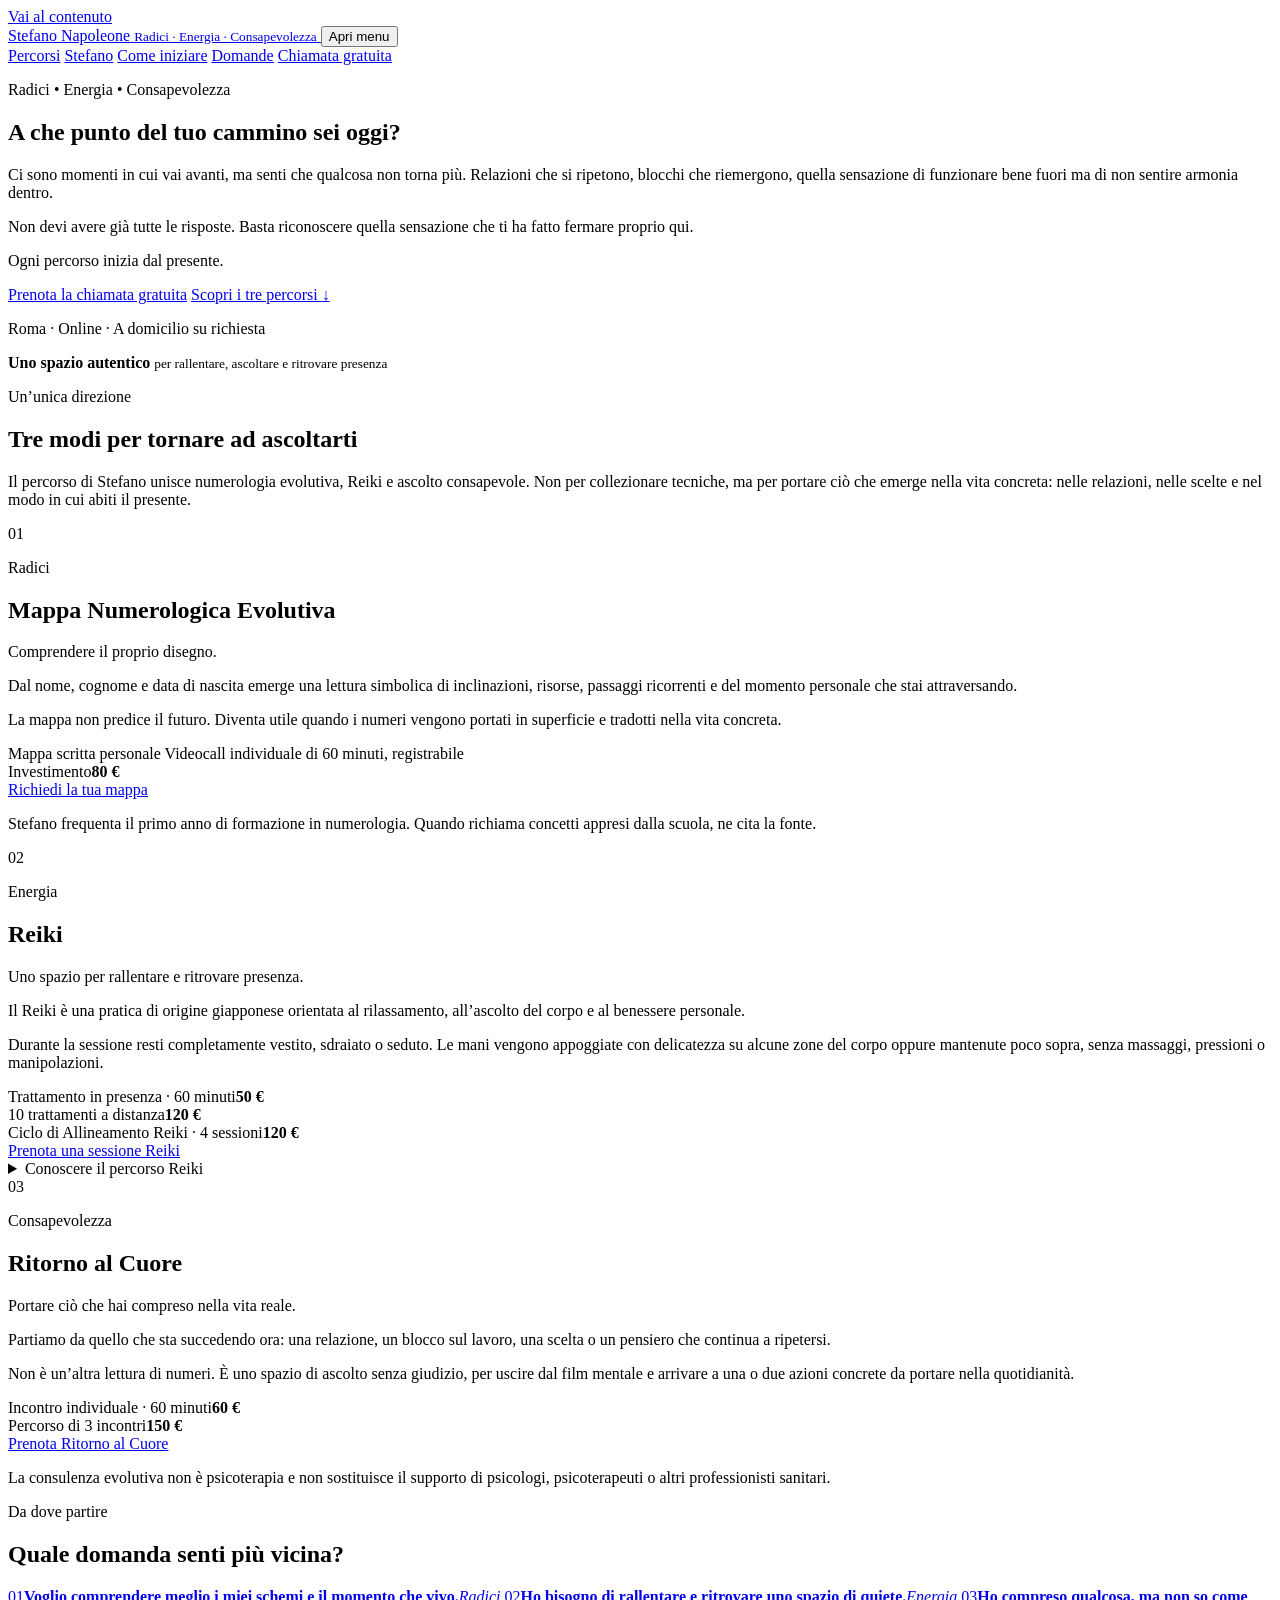
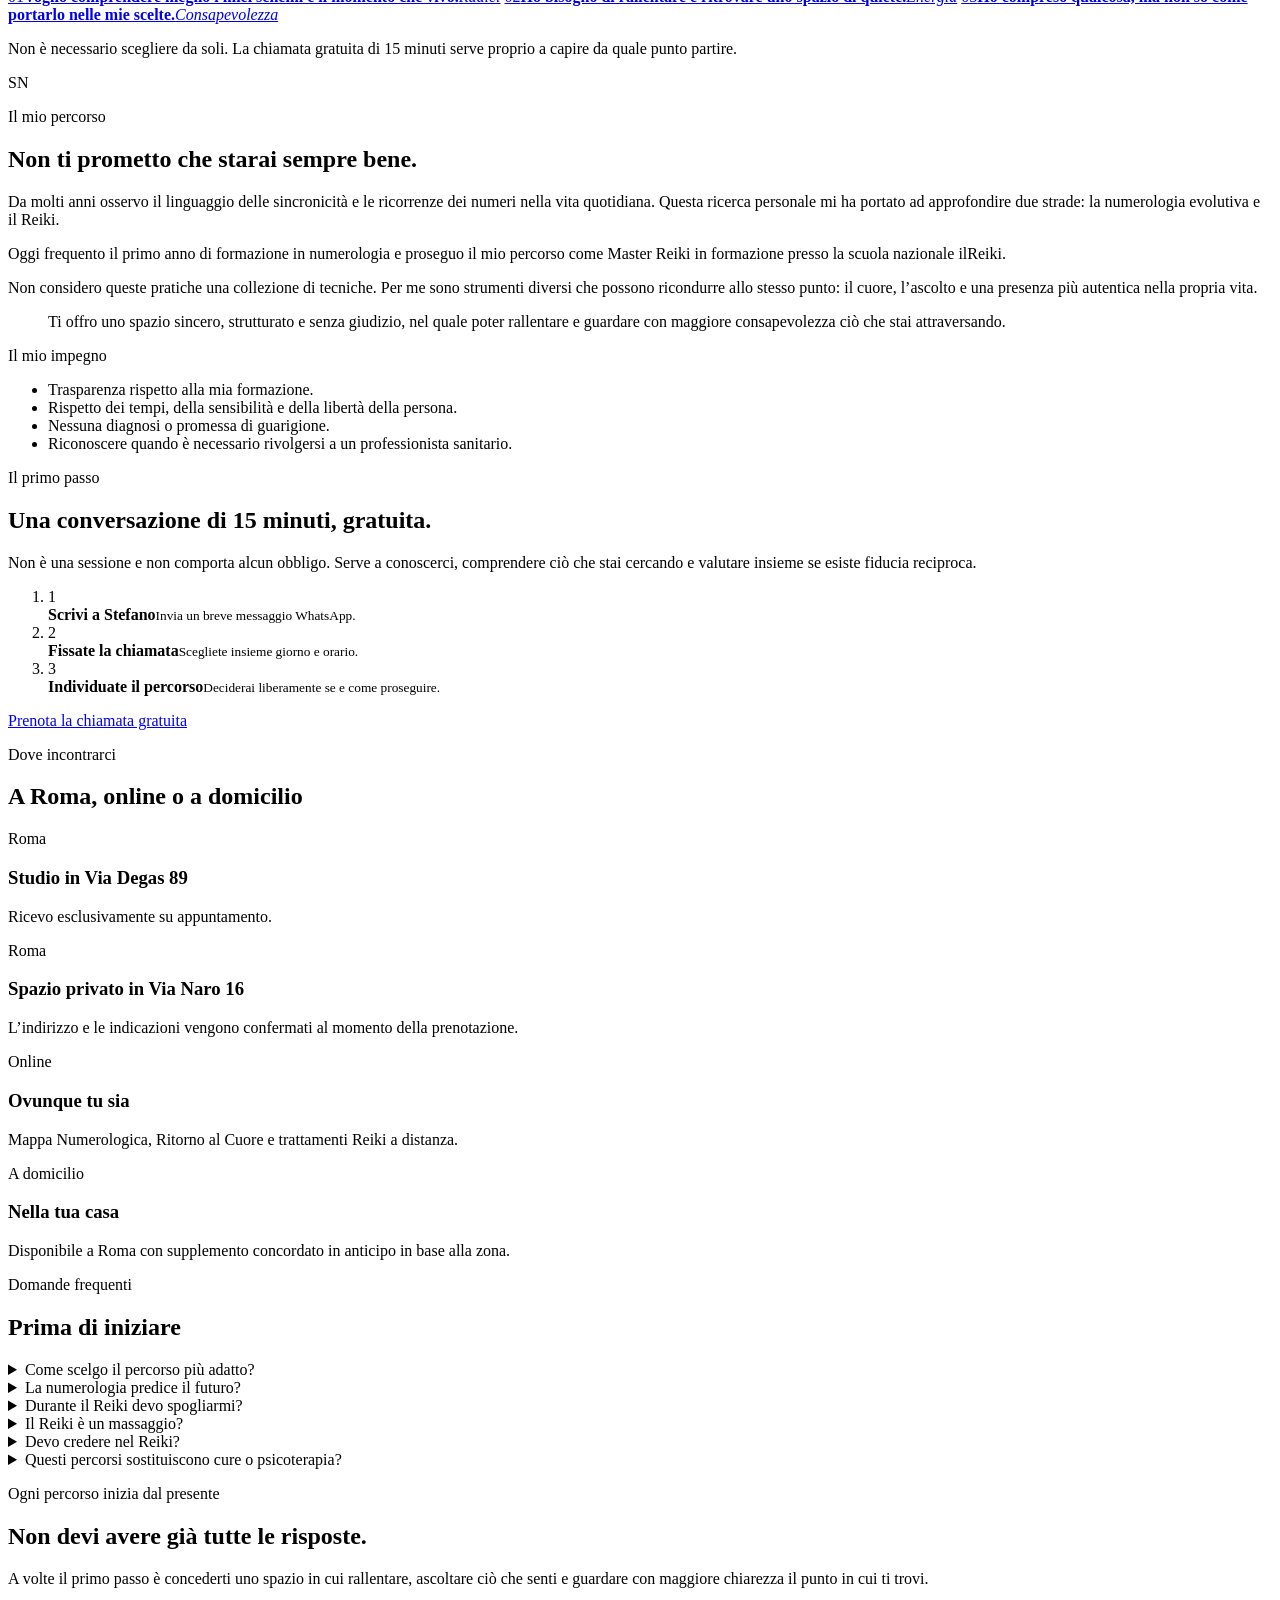
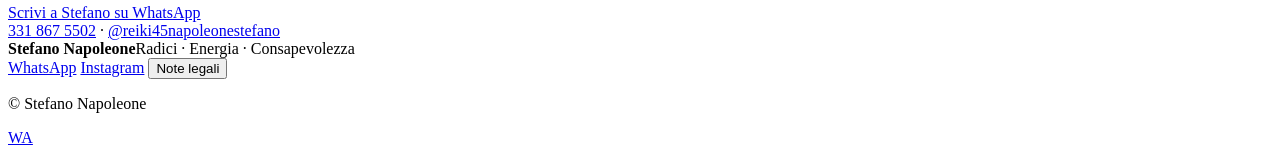
==== index.html @ 919f35d9 "feat: add professional single-page website" ====
<!doctype html>
<html lang="it">
<head>
  <meta charset="utf-8">
  <meta name="viewport" content="width=device-width, initial-scale=1">
  <meta name="theme-color" content="#f4efe6">
  <meta name="description" content="Stefano Napoleone propone percorsi individuali di numerologia evolutiva, Reiki e ascolto consapevole, a Roma, online e a domicilio.">
  <meta property="og:title" content="Stefano Napoleone | Radici • Energia • Consapevolezza">
  <meta property="og:description" content="Numerologia evolutiva, Reiki e consulenza evolutiva a Roma e online.">
  <meta property="og:type" content="website">
  <title>Stefano Napoleone | Radici • Energia • Consapevolezza</title>
  <link rel="icon" href="assets/favicon.svg" type="image/svg+xml">
  <link rel="preconnect" href="https://fonts.googleapis.com">
  <link rel="preconnect" href="https://fonts.gstatic.com" crossorigin>
  <link href="https://fonts.googleapis.com/css2?family=DM+Sans:wght@400;500;600&family=Libre+Caslon+Display&display=swap" rel="stylesheet">
  <link rel="stylesheet" href="assets/styles.css">
  <script defer src="assets/app.js"></script>
</head>
<body>
  <a class="skip-link" href="#contenuto">Vai al contenuto</a>

  <header class="site-header" data-header>
    <a class="brand" href="#home" aria-label="Stefano Napoleone, torna all'inizio">
      <span>Stefano Napoleone</span>
      <small>Radici · Energia · Consapevolezza</small>
    </a>
    <button class="menu-toggle" type="button" aria-expanded="false" aria-controls="site-nav" data-menu-toggle>
      <span></span><span></span><span></span><span class="sr-only">Apri menu</span>
    </button>
    <nav id="site-nav" class="site-nav" aria-label="Navigazione principale" data-nav>
      <a href="#percorsi">Percorsi</a>
      <a href="#stefano">Stefano</a>
      <a href="#come-iniziare">Come iniziare</a>
      <a href="#domande">Domande</a>
      <a class="button button-small" href="https://wa.me/393318675502?text=Ciao%20Stefano%2C%20vorrei%20prenotare%20la%20chiamata%20conoscitiva%20gratuita." target="_blank" rel="noopener">Chiamata gratuita</a>
    </nav>
  </header>

  <main id="contenuto">
    <section class="hero" id="home">
      <div class="hero-copy reveal">
        <p class="eyebrow">Radici <i>•</i> Energia <i>•</i> Consapevolezza</p>
        <h1>A che punto del tuo cammino sei oggi?</h1>
        <p class="hero-lead">Ci sono momenti in cui vai avanti, ma senti che qualcosa non torna più. Relazioni che si ripetono, blocchi che riemergono, quella sensazione di funzionare bene fuori ma di non sentire armonia dentro.</p>
        <p>Non devi avere già tutte le risposte. Basta riconoscere quella sensazione che ti ha fatto fermare proprio qui.</p>
        <p class="signature-line">Ogni percorso inizia dal presente.</p>
        <div class="hero-actions">
          <a class="button" href="https://wa.me/393318675502?text=Ciao%20Stefano%2C%20vorrei%20prenotare%20la%20chiamata%20conoscitiva%20gratuita." target="_blank" rel="noopener">Prenota la chiamata gratuita</a>
          <a class="text-link" href="#percorsi">Scopri i tre percorsi <span aria-hidden="true">↓</span></a>
        </div>
        <p class="microcopy">Roma · Online · A domicilio su richiesta</p>
      </div>
      <div class="hero-visual reveal" aria-label="Spazio predisposto per il ritratto di Stefano Napoleone">
        <div class="portrait-placeholder">
          <span class="sun"></span>
          <span class="line-art"></span>
          <div>
            <strong>Uno spazio autentico</strong>
            <small>per rallentare, ascoltare e ritrovare presenza</small>
          </div>
        </div>
      </div>
    </section>

    <section class="intro section-pad">
      <p class="eyebrow">Un’unica direzione</p>
      <h2>Tre modi per tornare ad ascoltarti</h2>
      <p class="large-copy">Il percorso di Stefano unisce numerologia evolutiva, Reiki e ascolto consapevole. Non per collezionare tecniche, ma per portare ciò che emerge nella vita concreta: nelle relazioni, nelle scelte e nel modo in cui abiti il presente.</p>
    </section>

    <section class="paths" id="percorsi">
      <article class="path-card path-roots reveal">
        <div class="path-number">01</div>
        <div class="path-content">
          <p class="eyebrow">Radici</p>
          <h2>Mappa Numerologica Evolutiva</h2>
          <p class="path-tagline">Comprendere il proprio disegno.</p>
          <p>Dal nome, cognome e data di nascita emerge una lettura simbolica di inclinazioni, risorse, passaggi ricorrenti e del momento personale che stai attraversando.</p>
          <p>La mappa non predice il futuro. Diventa utile quando i numeri vengono portati in superficie e tradotti nella vita concreta.</p>
          <div class="included">
            <span>Mappa scritta personale</span>
            <span>Videocall individuale di 60 minuti, registrabile</span>
          </div>
          <div class="price-row"><span>Investimento</span><strong>80 €</strong></div>
          <a class="button button-ghost" href="https://wa.me/393318675502?text=Ciao%20Stefano%2C%20vorrei%20ricevere%20informazioni%20sulla%20Mappa%20Numerologica%20Evolutiva." target="_blank" rel="noopener">Richiedi la tua mappa</a>
          <p class="note">Stefano frequenta il primo anno di formazione in numerologia. Quando richiama concetti appresi dalla scuola, ne cita la fonte.</p>
        </div>
      </article>

      <article class="path-card path-energy reveal">
        <div class="path-number">02</div>
        <div class="path-content">
          <p class="eyebrow">Energia</p>
          <h2>Reiki</h2>
          <p class="path-tagline">Uno spazio per rallentare e ritrovare presenza.</p>
          <p>Il Reiki è una pratica di origine giapponese orientata al rilassamento, all’ascolto del corpo e al benessere personale.</p>
          <p>Durante la sessione resti completamente vestito, sdraiato o seduto. Le mani vengono appoggiate con delicatezza su alcune zone del corpo oppure mantenute poco sopra, senza massaggi, pressioni o manipolazioni.</p>
          <div class="offers">
            <div><span>Trattamento in presenza · 60 minuti</span><strong>50 €</strong></div>
            <div><span>10 trattamenti a distanza</span><strong>120 €</strong></div>
            <div><span>Ciclo di Allineamento Reiki · 4 sessioni</span><strong>120 €</strong></div>
          </div>
          <a class="button button-ghost" href="https://wa.me/393318675502?text=Ciao%20Stefano%2C%20vorrei%20ricevere%20informazioni%20sui%20trattamenti%20Reiki." target="_blank" rel="noopener">Prenota una sessione Reiki</a>
          <details>
            <summary>Conoscere il percorso Reiki</summary>
            <div class="details-content">
              <p><strong>Primo livello — dimensione fisica.</strong> Introduce alla pratica su di sé e sugli altri partendo dal corpo.</p>
              <p><strong>Secondo livello — dimensione mentale ed emotiva.</strong> Approfondisce il lavoro a distanza e gli aspetti mentali ed emotivi secondo gli insegnamenti della scuola.</p>
              <p><strong>Terzo livello — dimensione spirituale e Allineamento.</strong> Approfondisce la dimensione spirituale e comprende la tecnica di Allineamento Reiki sviluppata dalla scuola ilReiki.</p>
            </div>
          </details>
        </div>
      </article>

      <article class="path-card path-awareness reveal">
        <div class="path-number">03</div>
        <div class="path-content">
          <p class="eyebrow">Consapevolezza</p>
          <h2>Ritorno al Cuore</h2>
          <p class="path-tagline">Portare ciò che hai compreso nella vita reale.</p>
          <p>Partiamo da quello che sta succedendo ora: una relazione, un blocco sul lavoro, una scelta o un pensiero che continua a ripetersi.</p>
          <p>Non è un’altra lettura di numeri. È uno spazio di ascolto senza giudizio, per uscire dal film mentale e arrivare a una o due azioni concrete da portare nella quotidianità.</p>
          <div class="offers">
            <div><span>Incontro individuale · 60 minuti</span><strong>60 €</strong></div>
            <div><span>Percorso di 3 incontri</span><strong>150 €</strong></div>
          </div>
          <a class="button button-ghost" href="https://wa.me/393318675502?text=Ciao%20Stefano%2C%20vorrei%20ricevere%20informazioni%20su%20Ritorno%20al%20Cuore." target="_blank" rel="noopener">Prenota Ritorno al Cuore</a>
          <p class="note">La consulenza evolutiva non è psicoterapia e non sostituisce il supporto di psicologi, psicoterapeuti o altri professionisti sanitari.</p>
        </div>
      </article>
    </section>

    <section class="chooser section-pad">
      <p class="eyebrow">Da dove partire</p>
      <h2>Quale domanda senti più vicina?</h2>
      <div class="choice-grid">
        <a href="#percorsi" class="choice reveal"><span>01</span><strong>Voglio comprendere meglio i miei schemi e il momento che vivo.</strong><em>Radici</em></a>
        <a href="#percorsi" class="choice reveal"><span>02</span><strong>Ho bisogno di rallentare e ritrovare uno spazio di quiete.</strong><em>Energia</em></a>
        <a href="#percorsi" class="choice reveal"><span>03</span><strong>Ho compreso qualcosa, ma non so come portarlo nelle mie scelte.</strong><em>Consapevolezza</em></a>
      </div>
      <p class="center-copy">Non è necessario scegliere da soli. La chiamata gratuita di 15 minuti serve proprio a capire da quale punto partire.</p>
    </section>

    <section class="about section-pad" id="stefano">
      <div class="about-mark" aria-hidden="true">SN</div>
      <div class="about-copy reveal">
        <p class="eyebrow">Il mio percorso</p>
        <h2>Non ti prometto che starai sempre bene.</h2>
        <p>Da molti anni osservo il linguaggio delle sincronicità e le ricorrenze dei numeri nella vita quotidiana. Questa ricerca personale mi ha portato ad approfondire due strade: la numerologia evolutiva e il Reiki.</p>
        <p>Oggi frequento il primo anno di formazione in numerologia e proseguo il mio percorso come Master Reiki in formazione presso la scuola nazionale ilReiki.</p>
        <p>Non considero queste pratiche una collezione di tecniche. Per me sono strumenti diversi che possono ricondurre allo stesso punto: il cuore, l’ascolto e una presenza più autentica nella propria vita.</p>
        <blockquote>Ti offro uno spazio sincero, strutturato e senza giudizio, nel quale poter rallentare e guardare con maggiore consapevolezza ciò che stai attraversando.</blockquote>
      </div>
      <div class="ethics reveal">
        <p class="eyebrow">Il mio impegno</p>
        <ul>
          <li>Trasparenza rispetto alla mia formazione.</li>
          <li>Rispetto dei tempi, della sensibilità e della libertà della persona.</li>
          <li>Nessuna diagnosi o promessa di guarigione.</li>
          <li>Riconoscere quando è necessario rivolgersi a un professionista sanitario.</li>
        </ul>
      </div>
    </section>

    <section class="first-step" id="come-iniziare">
      <div class="first-step-inner reveal">
        <p class="eyebrow">Il primo passo</p>
        <h2>Una conversazione di 15 minuti, gratuita.</h2>
        <p>Non è una sessione e non comporta alcun obbligo. Serve a conoscerci, comprendere ciò che stai cercando e valutare insieme se esiste fiducia reciproca.</p>
        <ol>
          <li><span>1</span><div><strong>Scrivi a Stefano</strong><small>Invia un breve messaggio WhatsApp.</small></div></li>
          <li><span>2</span><div><strong>Fissate la chiamata</strong><small>Scegliete insieme giorno e orario.</small></div></li>
          <li><span>3</span><div><strong>Individuate il percorso</strong><small>Deciderai liberamente se e come proseguire.</small></div></li>
        </ol>
        <a class="button button-light" href="https://wa.me/393318675502?text=Ciao%20Stefano%2C%20vorrei%20prenotare%20la%20chiamata%20conoscitiva%20gratuita." target="_blank" rel="noopener">Prenota la chiamata gratuita</a>
      </div>
    </section>

    <section class="locations section-pad">
      <p class="eyebrow">Dove incontrarci</p>
      <h2>A Roma, online o a domicilio</h2>
      <div class="location-grid">
        <div class="location reveal"><span>Roma</span><h3>Studio in Via Degas 89</h3><p>Ricevo esclusivamente su appuntamento.</p></div>
        <div class="location reveal"><span>Roma</span><h3>Spazio privato in Via Naro 16</h3><p>L’indirizzo e le indicazioni vengono confermati al momento della prenotazione.</p></div>
        <div class="location reveal"><span>Online</span><h3>Ovunque tu sia</h3><p>Mappa Numerologica, Ritorno al Cuore e trattamenti Reiki a distanza.</p></div>
        <div class="location reveal"><span>A domicilio</span><h3>Nella tua casa</h3><p>Disponibile a Roma con supplemento concordato in anticipo in base alla zona.</p></div>
      </div>
    </section>

    <section class="faq section-pad" id="domande">
      <p class="eyebrow">Domande frequenti</p>
      <h2>Prima di iniziare</h2>
      <div class="faq-list">
        <details><summary>Come scelgo il percorso più adatto?</summary><p>Puoi partire dalla chiamata gratuita. Stefano ascolterà ciò che stai vivendo, ti illustrerà le possibilità e ti lascerà libero di decidere.</p></details>
        <details><summary>La numerologia predice il futuro?</summary><p>No. La mappa viene proposta come strumento simbolico ed evolutivo per osservare inclinazioni, temi ricorrenti e fasi personali.</p></details>
        <details><summary>Durante il Reiki devo spogliarmi?</summary><p>No. Rimani completamente vestito. È consigliato un abbigliamento comodo.</p></details>
        <details><summary>Il Reiki è un massaggio?</summary><p>No. Non vengono praticati massaggi, pressioni o manipolazioni. Il contatto può essere evitato, mantenendo le mani poco sopra il corpo.</p></details>
        <details><summary>Devo credere nel Reiki?</summary><p>Non è richiesta una particolare convinzione. Puoi vivere la sessione semplicemente come un momento di rilassamento e ascolto.</p></details>
        <details><summary>Questi percorsi sostituiscono cure o psicoterapia?</summary><p>No. Sono attività dedicate al benessere personale e alla riflessione individuale. Non sostituiscono diagnosi, cure, trattamenti sanitari o percorsi psicologici.</p></details>
      </div>
    </section>

    <section class="closing section-pad">
      <div class="closing-inner reveal">
        <p class="eyebrow">Ogni percorso inizia dal presente</p>
        <h2>Non devi avere già tutte le risposte.</h2>
        <p>A volte il primo passo è concederti uno spazio in cui rallentare, ascoltare ciò che senti e guardare con maggiore chiarezza il punto in cui ti trovi.</p>
        <a class="button" href="https://wa.me/393318675502?text=Ciao%20Stefano%2C%20vorrei%20parlarti%20del%20momento%20che%20sto%20vivendo." target="_blank" rel="noopener">Scrivi a Stefano su WhatsApp</a>
        <div class="contact-line">
          <a href="tel:+393318675502">331 867 5502</a>
          <span>·</span>
          <a href="https://www.instagram.com/reiki45napoleonestefano/" target="_blank" rel="noopener">@reiki45napoleonestefano</a>
        </div>
      </div>
    </section>
  </main>

  <footer>
    <div><strong>Stefano Napoleone</strong><span>Radici · Energia · Consapevolezza</span></div>
    <div class="footer-links">
      <a href="https://wa.me/393318675502" target="_blank" rel="noopener">WhatsApp</a>
      <a href="https://www.instagram.com/reiki45napoleonestefano/" target="_blank" rel="noopener">Instagram</a>
      <button type="button" data-legal-open>Note legali</button>
    </div>
    <p>© <span data-year></span> Stefano Napoleone</p>
  </footer>

  <a class="floating-wa" href="https://wa.me/393318675502?text=Ciao%20Stefano%2C%20vorrei%20ricevere%20informazioni." target="_blank" rel="noopener" aria-label="Scrivi a Stefano su WhatsApp">WA</a>

  <dialog class="legal-dialog" data-legal-dialog>
    <button class="dialog-close" type="button" data-legal-close aria-label="Chiudi">×</button>
    <h2>Informazioni importanti</h2>
    <p>Le attività proposte non costituiscono prestazioni mediche, psicologiche o sanitarie e non sostituiscono diagnosi, cure, terapie o trattamenti professionali.</p>
    <p>Il Reiki è presentato come pratica complementare di rilassamento e benessere. La numerologia viene proposta come strumento simbolico e introspettivo. La consulenza evolutiva non è psicoterapia.</p>
    <p>Esperienze e risultati sono soggettivi e possono variare da persona a persona.</p>
    <p>Per informazioni sul trattamento dei dati personali raccolti tramite WhatsApp o Instagram, contatta direttamente Stefano Napoleone.</p>
  </dialog>
</body>
</html>
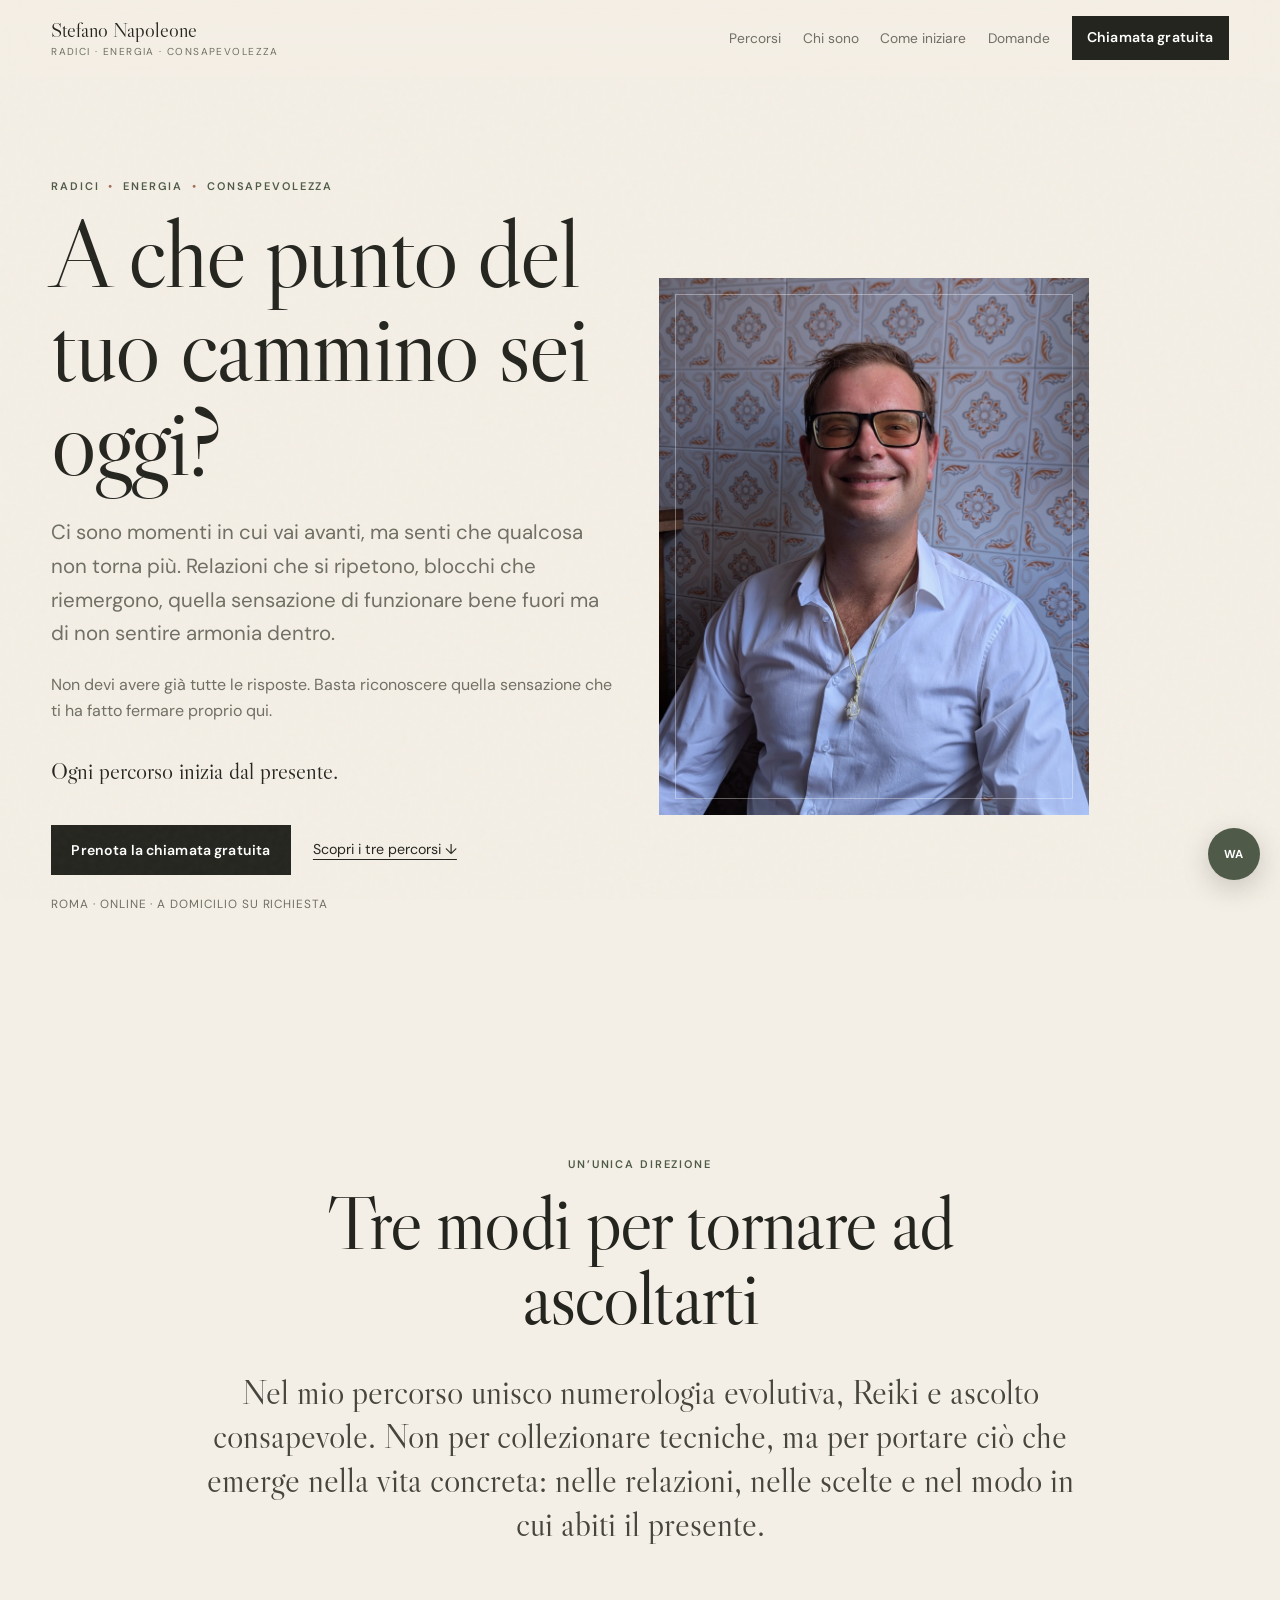
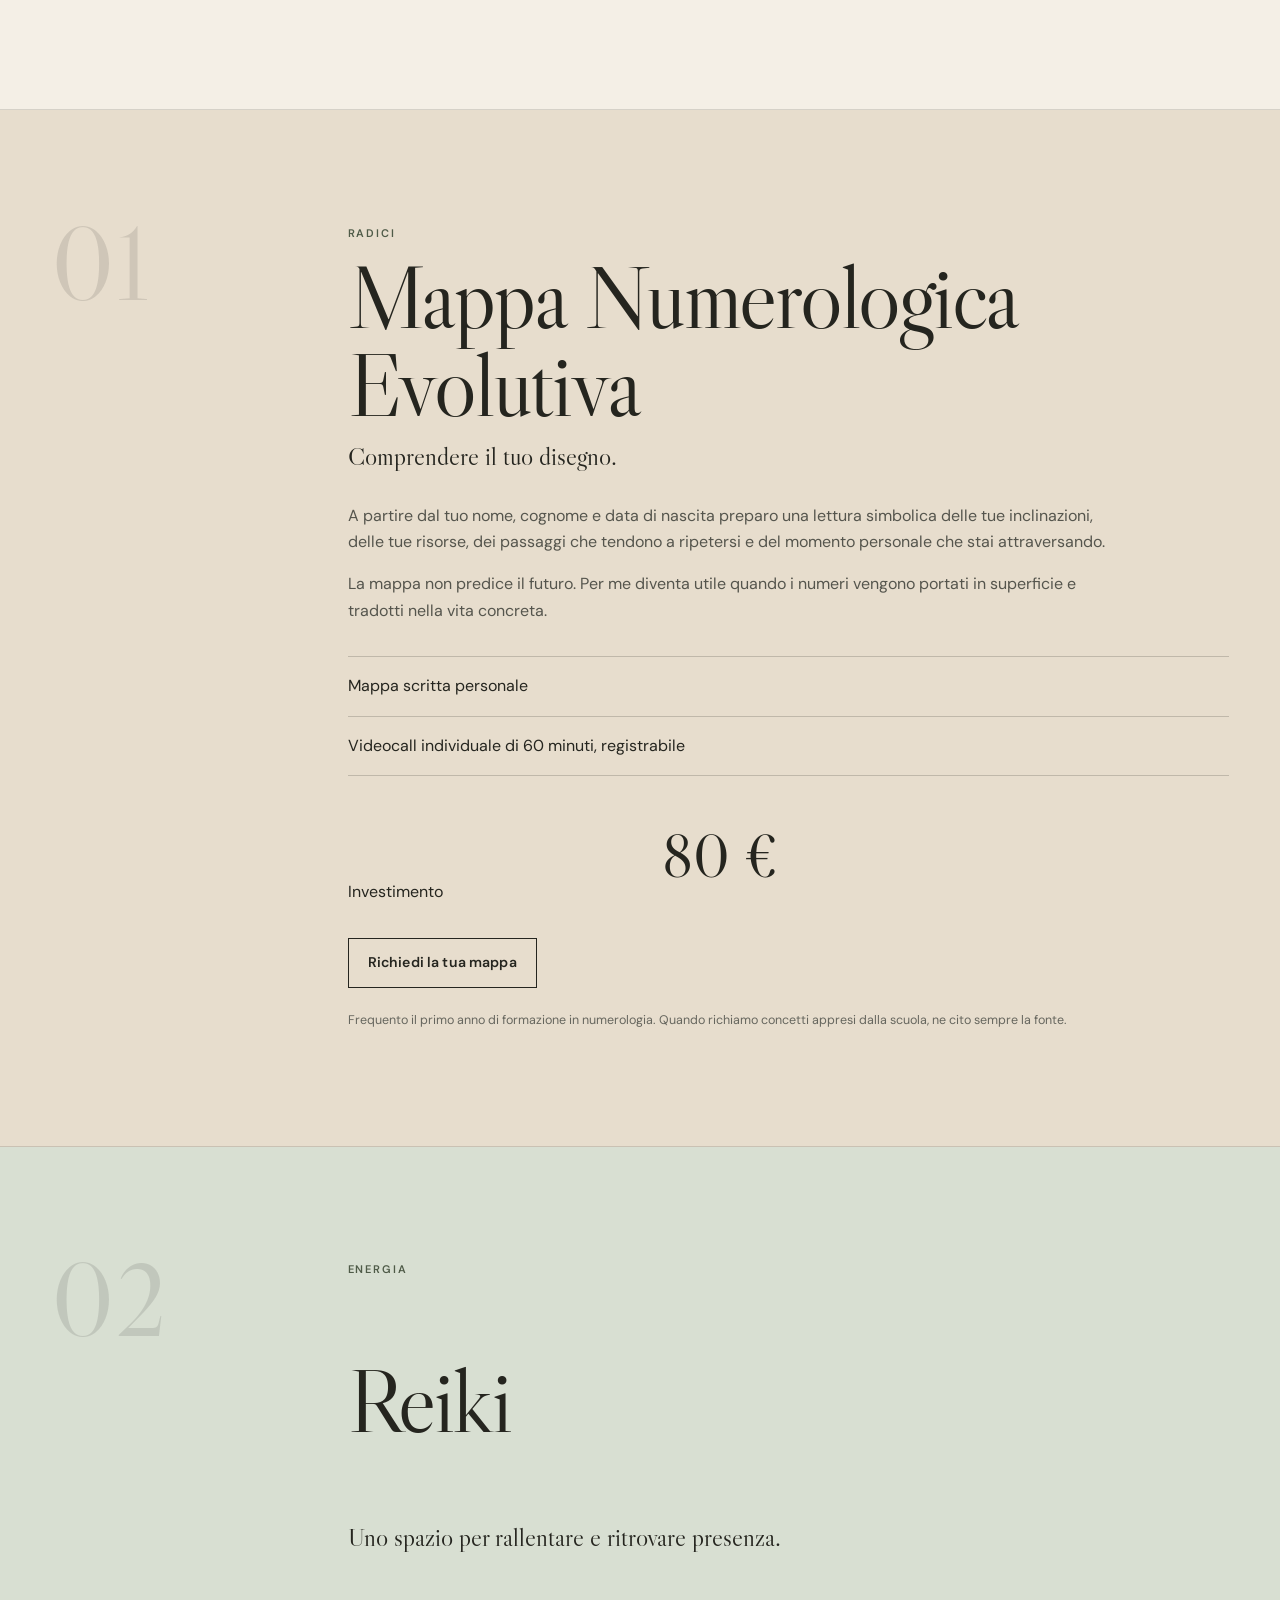
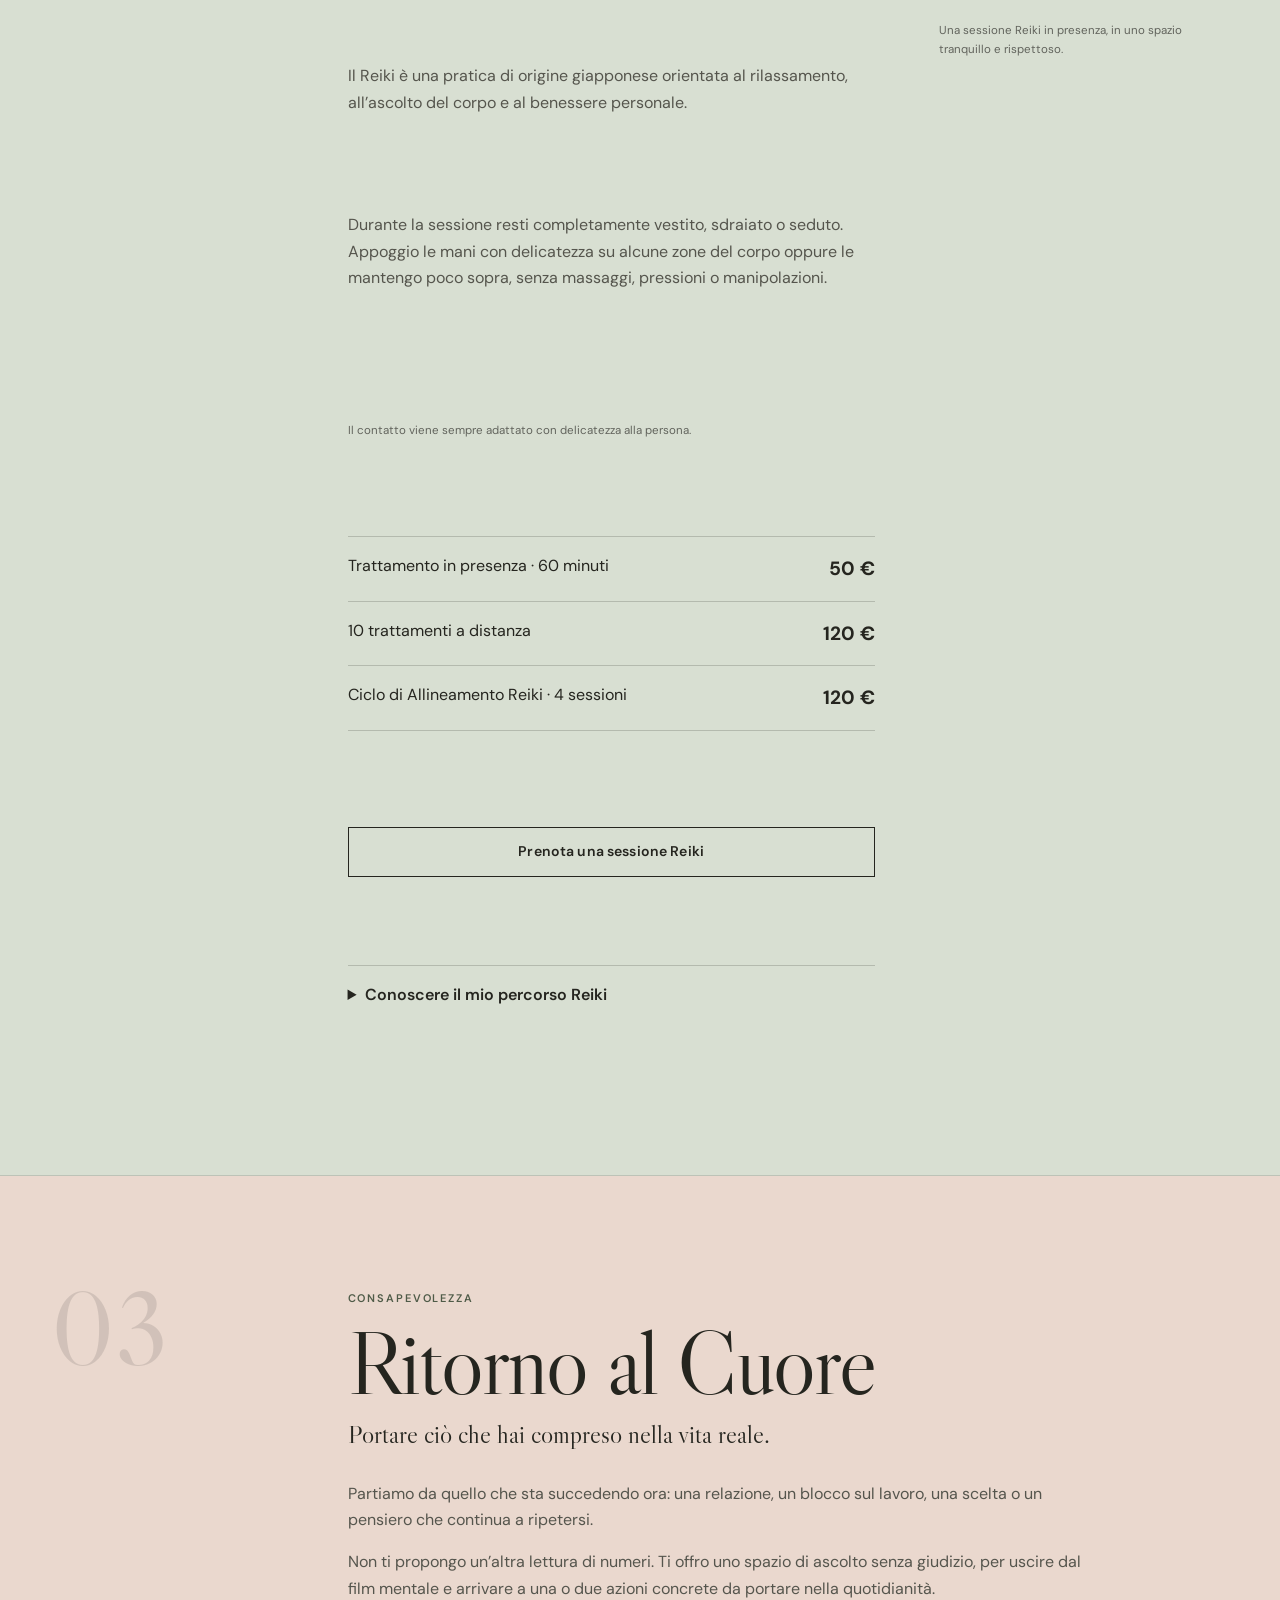
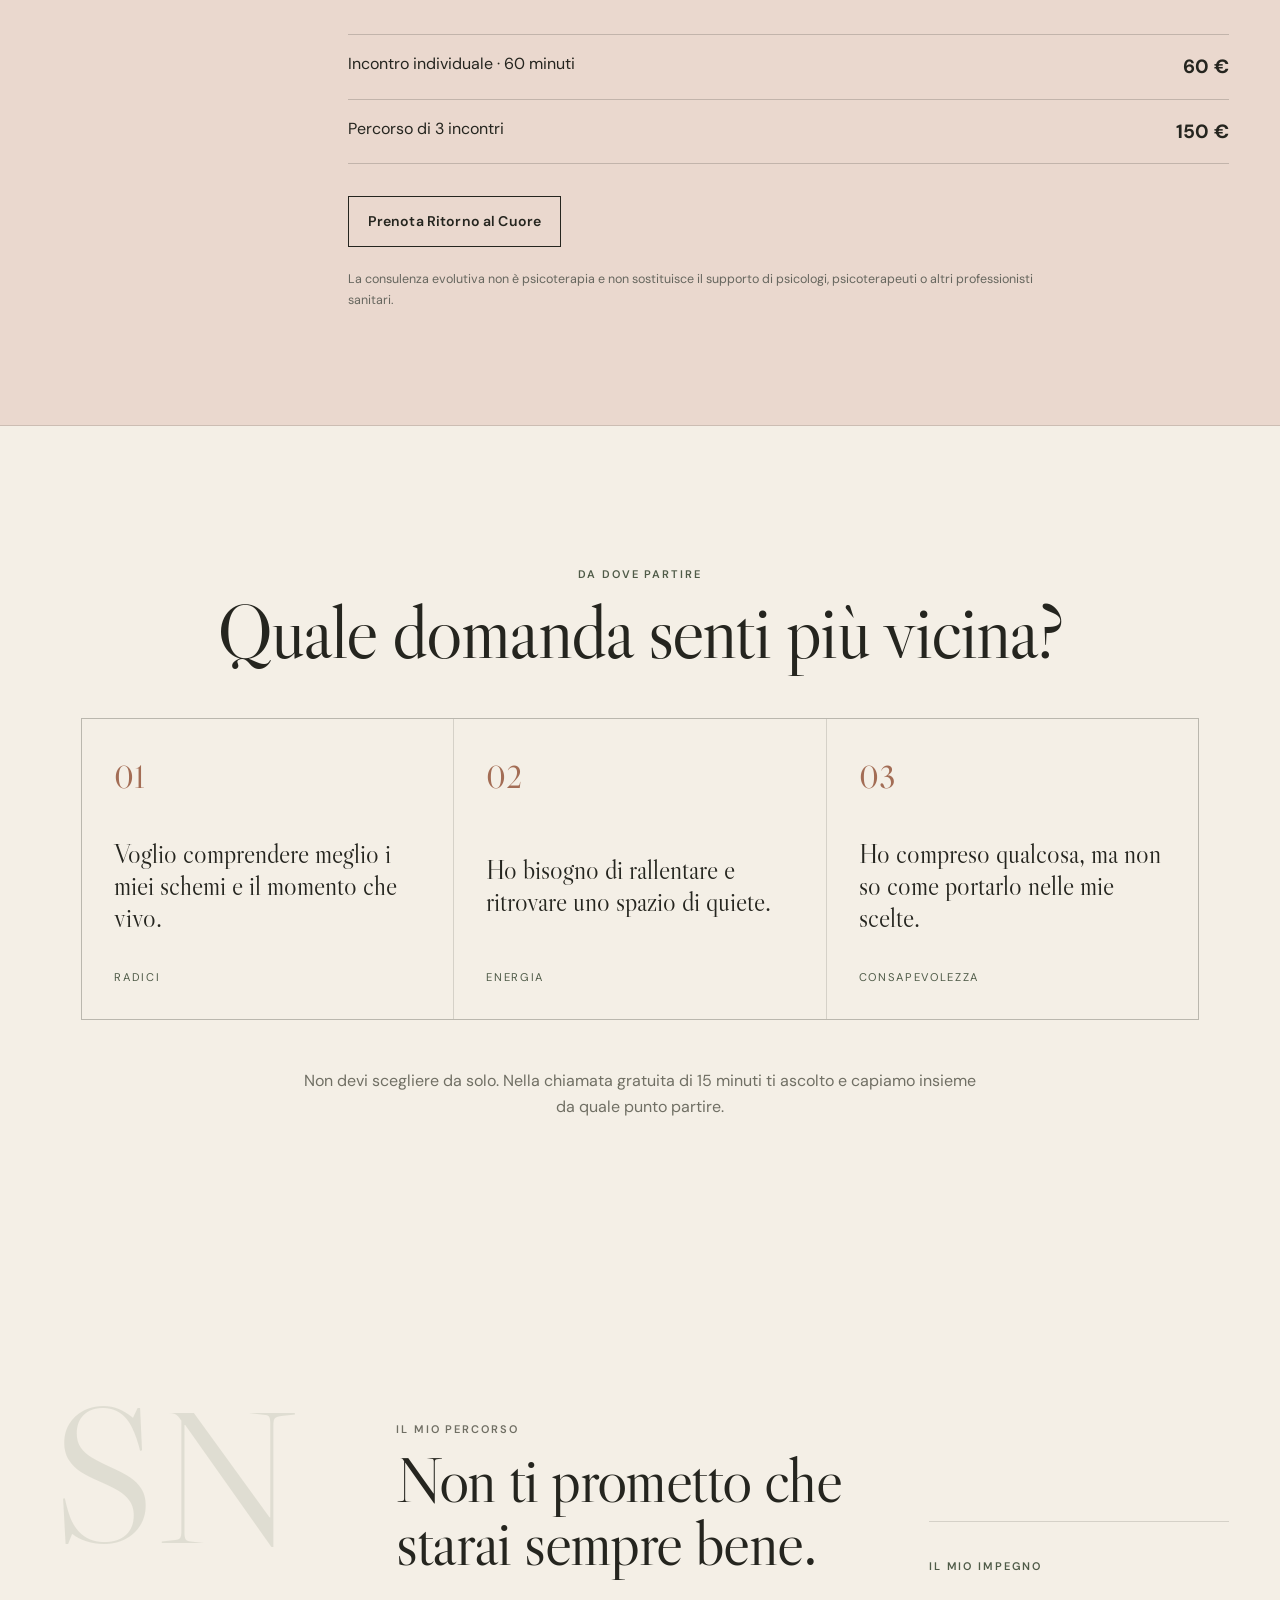
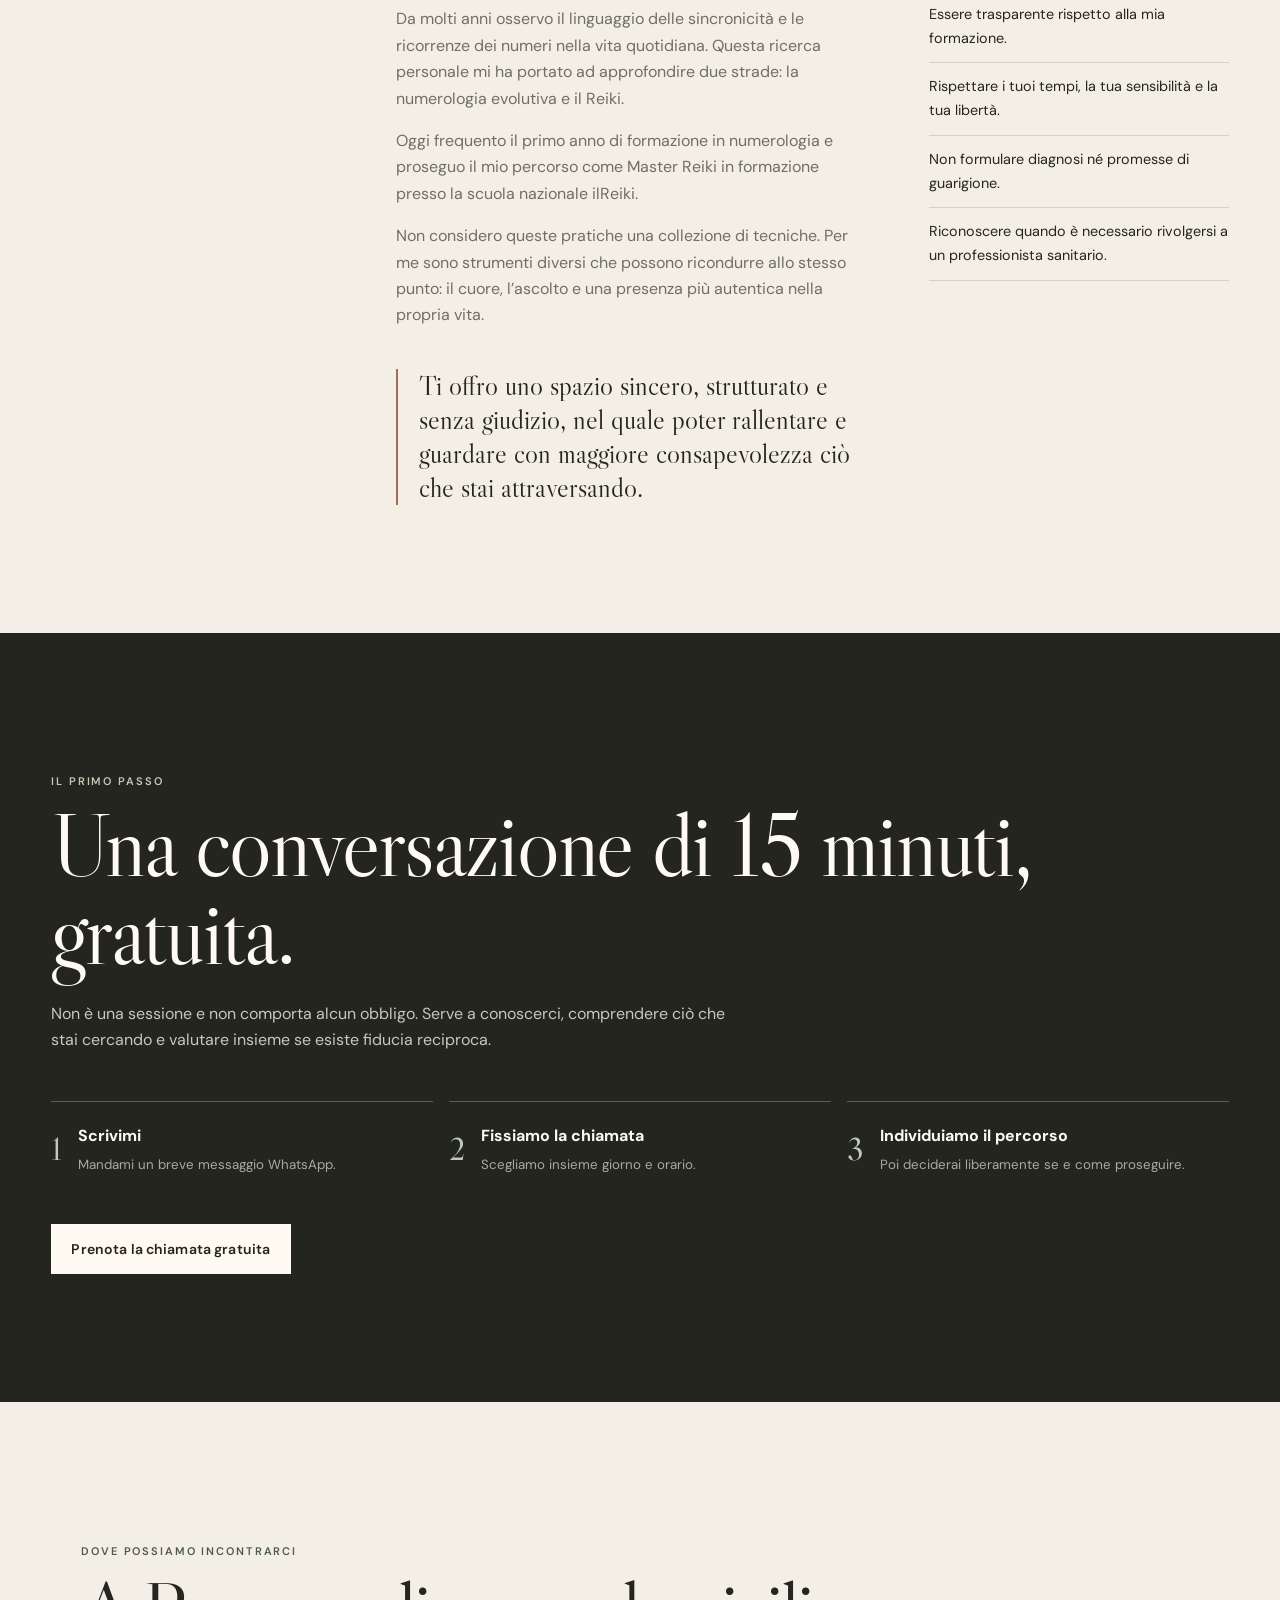
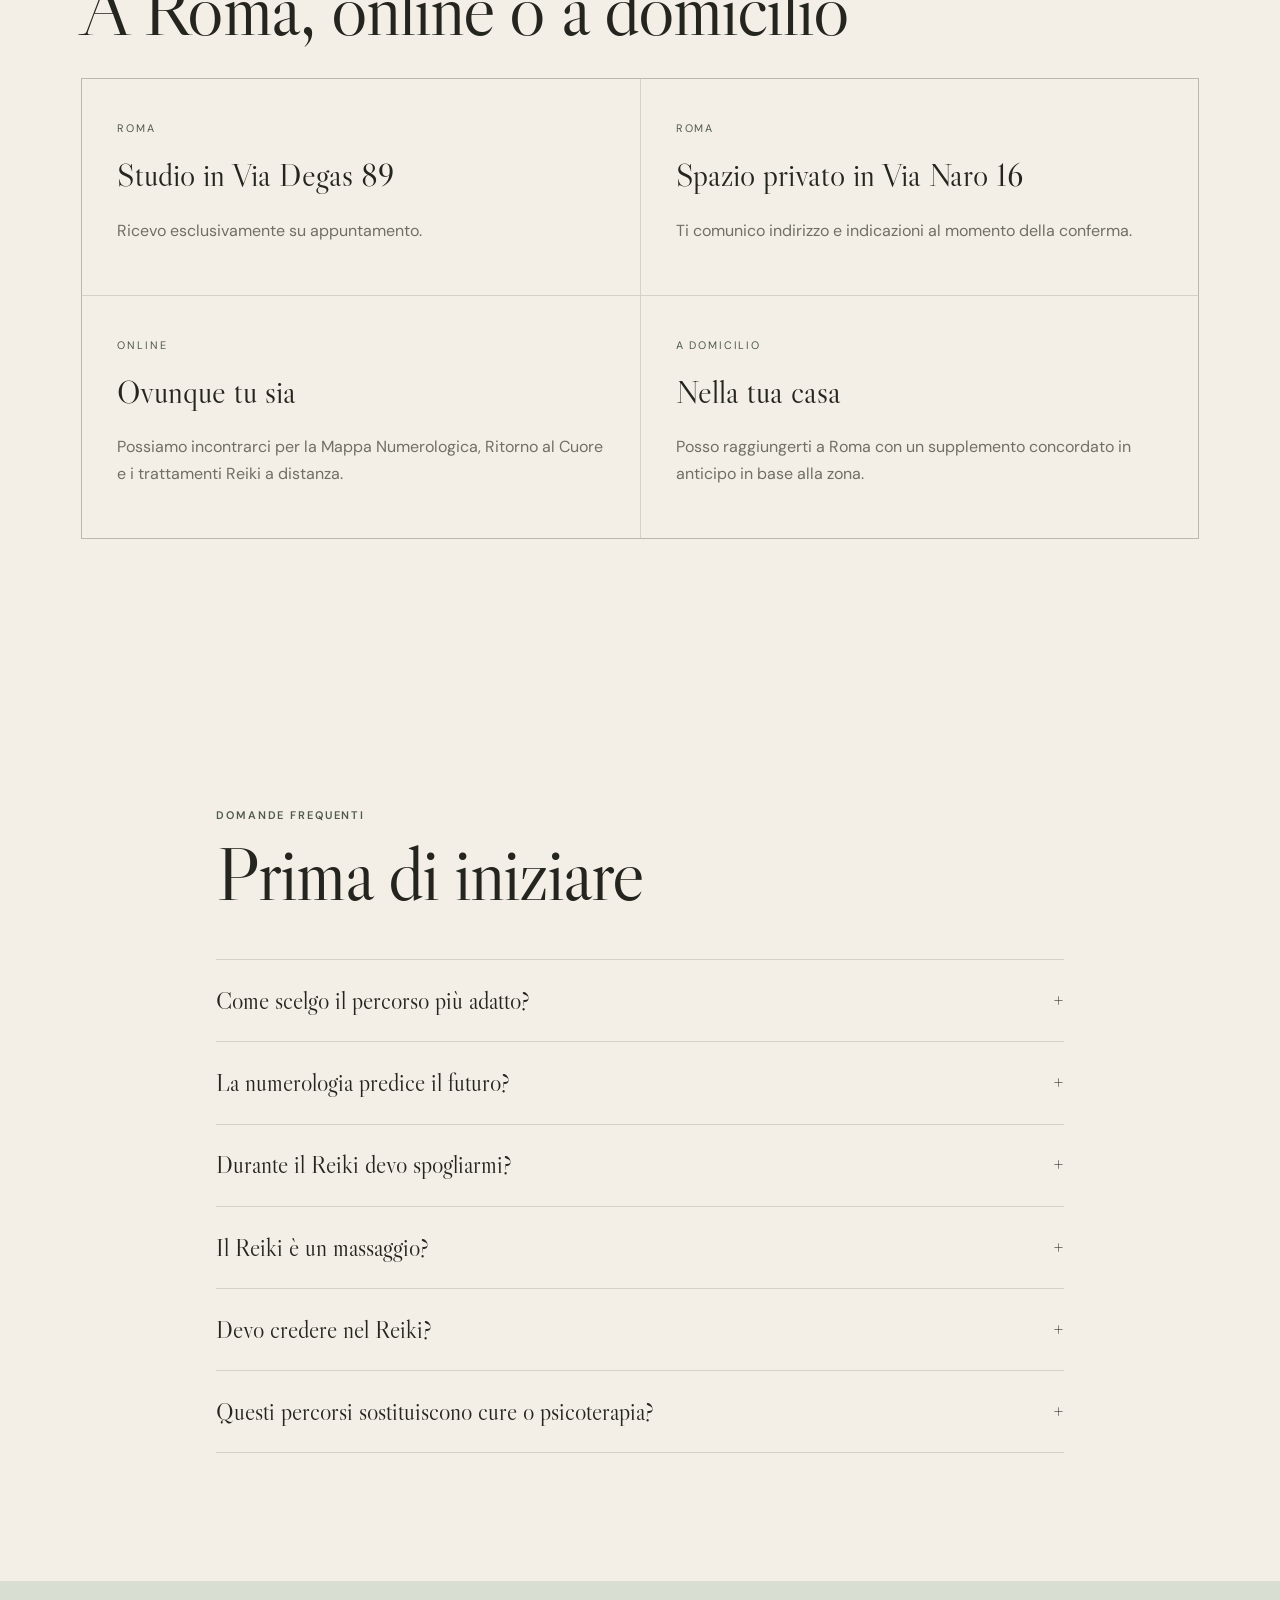
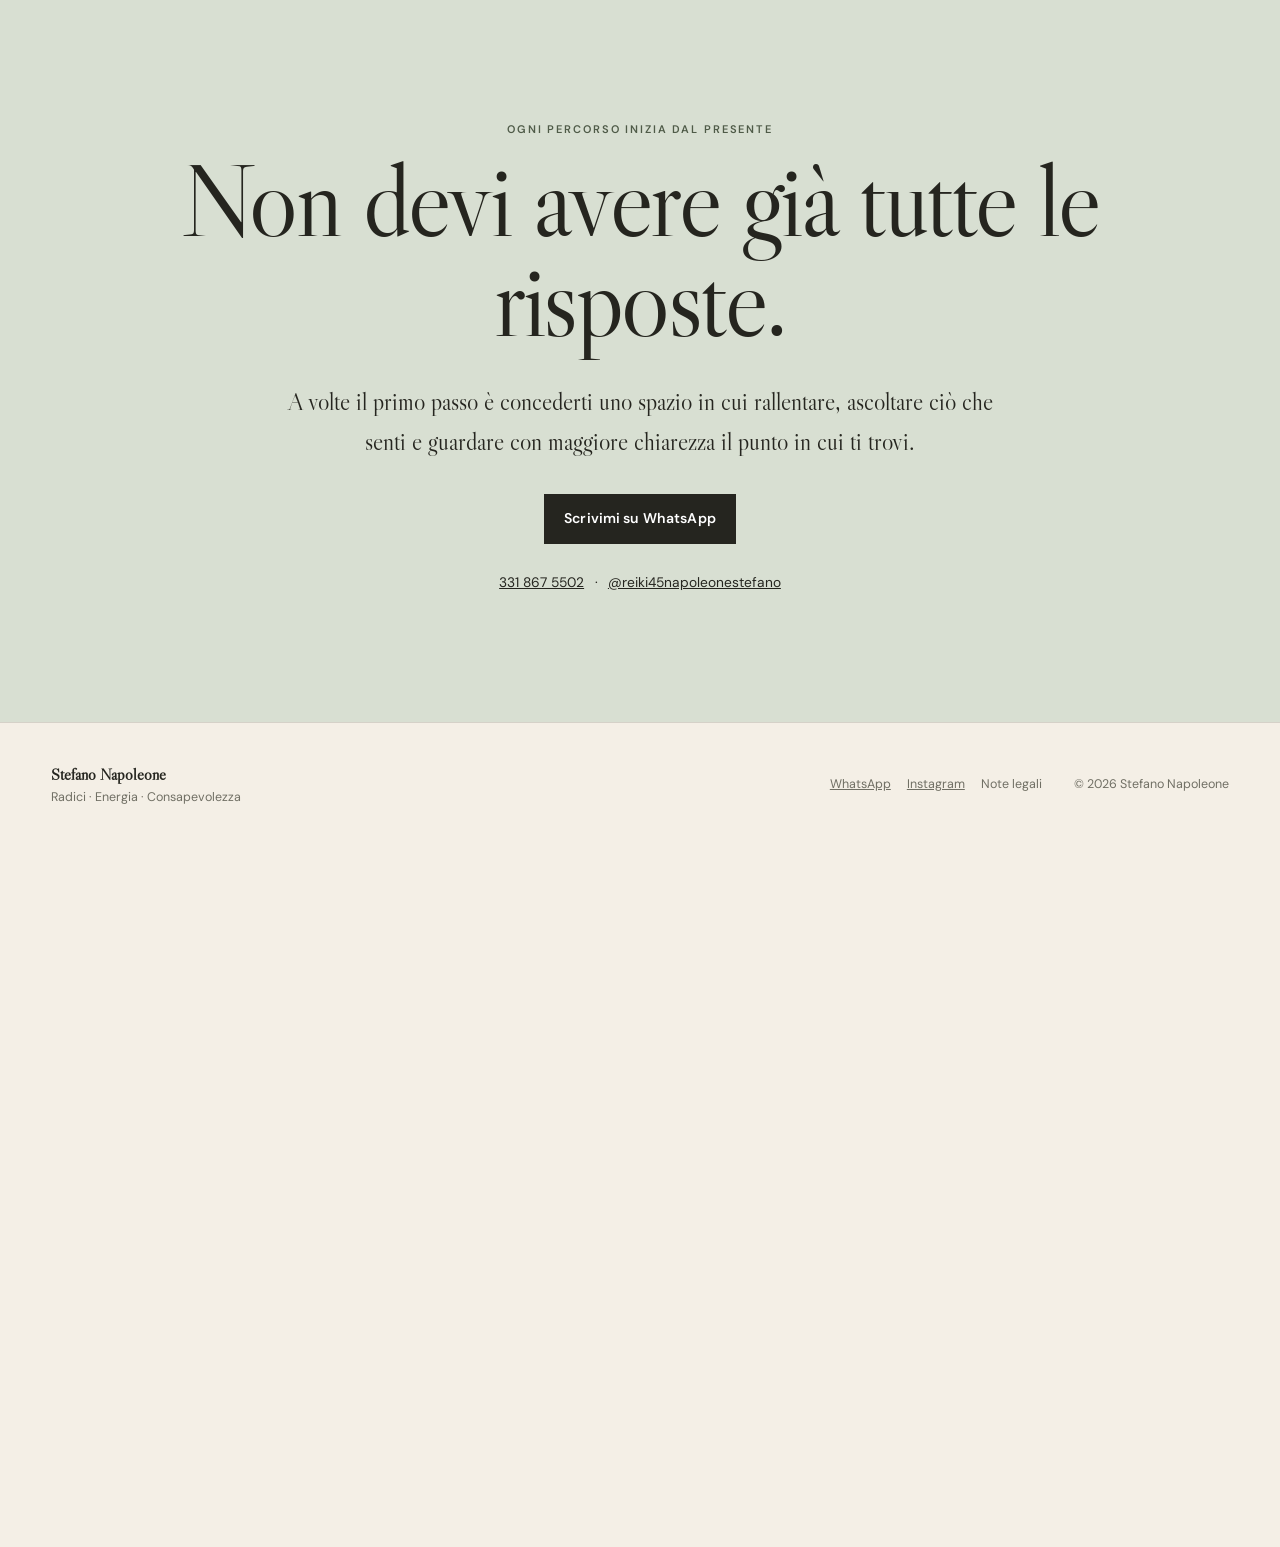
==== commit e967b7cc: "up" ====
--- a/index.html
+++ b/index.html
@@ -4,17 +4,18 @@
   <meta charset="utf-8">
   <meta name="viewport" content="width=device-width, initial-scale=1">
   <meta name="theme-color" content="#f4efe6">
-  <meta name="description" content="Stefano Napoleone propone percorsi individuali di numerologia evolutiva, Reiki e ascolto consapevole, a Roma, online e a domicilio.">
+  <meta name="robots" content="noindex,nofollow">
+  <meta name="description" content="Propongo percorsi individuali di numerologia evolutiva, Reiki e ascolto consapevole, a Roma, online e a domicilio.">
   <meta property="og:title" content="Stefano Napoleone | Radici • Energia • Consapevolezza">
-  <meta property="og:description" content="Numerologia evolutiva, Reiki e consulenza evolutiva a Roma e online.">
+  <meta property="og:description" content="Ti accompagno attraverso numerologia evolutiva, Reiki e consulenza evolutiva, a Roma e online.">
   <meta property="og:type" content="website">
-  <title>Stefano Napoleone | Radici • Energia • Consapevolezza</title>
+  <title>Stefano Napoleone | Versione in prima persona</title>
   <link rel="icon" href="assets/favicon.svg" type="image/svg+xml">
   <link rel="preconnect" href="https://fonts.googleapis.com">
   <link rel="preconnect" href="https://fonts.gstatic.com" crossorigin>
   <link href="https://fonts.googleapis.com/css2?family=DM+Sans:wght@400;500;600&family=Libre+Caslon+Display&display=swap" rel="stylesheet">
-  <link rel="stylesheet" href="assets/styles.css">
-  <script defer src="assets/app.js"></script>
+  <link rel="stylesheet" href="assets/styles.css?v=35">
+  <script defer src="assets/app.js?v=35"></script>
 </head>
 <body>
   <a class="skip-link" href="#contenuto">Vai al contenuto</a>
@@ -29,7 +30,7 @@
     </button>
     <nav id="site-nav" class="site-nav" aria-label="Navigazione principale" data-nav>
       <a href="#percorsi">Percorsi</a>
-      <a href="#stefano">Stefano</a>
+      <a href="#stefano">Chi sono</a>
       <a href="#come-iniziare">Come iniziare</a>
       <a href="#domande">Domande</a>
       <a class="button button-small" href="https://wa.me/393318675502?text=Ciao%20Stefano%2C%20vorrei%20prenotare%20la%20chiamata%20conoscitiva%20gratuita." target="_blank" rel="noopener">Chiamata gratuita</a>
@@ -50,7 +51,7 @@
         </div>
         <p class="microcopy">Roma · Online · A domicilio su richiesta</p>
       </div>
-      <div class="hero-visual reveal" aria-label="Spazio predisposto per il ritratto di Stefano Napoleone">
+      <div class="hero-visual reveal" aria-label="Ritratto di Stefano Napoleone">
         <div class="portrait-placeholder">
           <span class="sun"></span>
           <span class="line-art"></span>
@@ -65,7 +66,7 @@
     <section class="intro section-pad">
       <p class="eyebrow">Un’unica direzione</p>
       <h2>Tre modi per tornare ad ascoltarti</h2>
-      <p class="large-copy">Il percorso di Stefano unisce numerologia evolutiva, Reiki e ascolto consapevole. Non per collezionare tecniche, ma per portare ciò che emerge nella vita concreta: nelle relazioni, nelle scelte e nel modo in cui abiti il presente.</p>
+      <p class="large-copy">Nel mio percorso unisco numerologia evolutiva, Reiki e ascolto consapevole. Non per collezionare tecniche, ma per portare ciò che emerge nella vita concreta: nelle relazioni, nelle scelte e nel modo in cui abiti il presente.</p>
     </section>
 
     <section class="paths" id="percorsi">
@@ -74,16 +75,16 @@
         <div class="path-content">
           <p class="eyebrow">Radici</p>
           <h2>Mappa Numerologica Evolutiva</h2>
-          <p class="path-tagline">Comprendere il proprio disegno.</p>
-          <p>Dal nome, cognome e data di nascita emerge una lettura simbolica di inclinazioni, risorse, passaggi ricorrenti e del momento personale che stai attraversando.</p>
-          <p>La mappa non predice il futuro. Diventa utile quando i numeri vengono portati in superficie e tradotti nella vita concreta.</p>
+          <p class="path-tagline">Comprendere il tuo disegno.</p>
+          <p>A partire dal tuo nome, cognome e data di nascita preparo una lettura simbolica delle tue inclinazioni, delle tue risorse, dei passaggi che tendono a ripetersi e del momento personale che stai attraversando.</p>
+          <p>La mappa non predice il futuro. Per me diventa utile quando i numeri vengono portati in superficie e tradotti nella vita concreta.</p>
           <div class="included">
             <span>Mappa scritta personale</span>
             <span>Videocall individuale di 60 minuti, registrabile</span>
           </div>
           <div class="price-row"><span>Investimento</span><strong>80 €</strong></div>
           <a class="button button-ghost" href="https://wa.me/393318675502?text=Ciao%20Stefano%2C%20vorrei%20ricevere%20informazioni%20sulla%20Mappa%20Numerologica%20Evolutiva." target="_blank" rel="noopener">Richiedi la tua mappa</a>
-          <p class="note">Stefano frequenta il primo anno di formazione in numerologia. Quando richiama concetti appresi dalla scuola, ne cita la fonte.</p>
+          <p class="note">Frequento il primo anno di formazione in numerologia. Quando richiamo concetti appresi dalla scuola, ne cito sempre la fonte.</p>
         </div>
       </article>
 
@@ -94,7 +95,7 @@
           <h2>Reiki</h2>
           <p class="path-tagline">Uno spazio per rallentare e ritrovare presenza.</p>
           <p>Il Reiki è una pratica di origine giapponese orientata al rilassamento, all’ascolto del corpo e al benessere personale.</p>
-          <p>Durante la sessione resti completamente vestito, sdraiato o seduto. Le mani vengono appoggiate con delicatezza su alcune zone del corpo oppure mantenute poco sopra, senza massaggi, pressioni o manipolazioni.</p>
+          <p>Durante la sessione resti completamente vestito, sdraiato o seduto. Appoggio le mani con delicatezza su alcune zone del corpo oppure le mantengo poco sopra, senza massaggi, pressioni o manipolazioni.</p>
           <div class="offers">
             <div><span>Trattamento in presenza · 60 minuti</span><strong>50 €</strong></div>
             <div><span>10 trattamenti a distanza</span><strong>120 €</strong></div>
@@ -102,11 +103,11 @@
           </div>
           <a class="button button-ghost" href="https://wa.me/393318675502?text=Ciao%20Stefano%2C%20vorrei%20ricevere%20informazioni%20sui%20trattamenti%20Reiki." target="_blank" rel="noopener">Prenota una sessione Reiki</a>
           <details>
-            <summary>Conoscere il percorso Reiki</summary>
+            <summary>Conoscere il mio percorso Reiki</summary>
             <div class="details-content">
-              <p><strong>Primo livello — dimensione fisica.</strong> Introduce alla pratica su di sé e sugli altri partendo dal corpo.</p>
-              <p><strong>Secondo livello — dimensione mentale ed emotiva.</strong> Approfondisce il lavoro a distanza e gli aspetti mentali ed emotivi secondo gli insegnamenti della scuola.</p>
-              <p><strong>Terzo livello — dimensione spirituale e Allineamento.</strong> Approfondisce la dimensione spirituale e comprende la tecnica di Allineamento Reiki sviluppata dalla scuola ilReiki.</p>
+              <p><strong>Primo livello — dimensione fisica.</strong> Ho iniziato dalla pratica su di me e sugli altri, partendo dal corpo.</p>
+              <p><strong>Secondo livello — dimensione mentale ed emotiva.</strong> Ho approfondito il lavoro a distanza e gli aspetti mentali ed emotivi secondo gli insegnamenti della scuola.</p>
+              <p><strong>Terzo livello — dimensione spirituale e Allineamento.</strong> Sto approfondendo la dimensione spirituale e la tecnica di Allineamento Reiki sviluppata dalla scuola ilReiki.</p>
             </div>
           </details>
         </div>
@@ -119,7 +120,7 @@
           <h2>Ritorno al Cuore</h2>
           <p class="path-tagline">Portare ciò che hai compreso nella vita reale.</p>
           <p>Partiamo da quello che sta succedendo ora: una relazione, un blocco sul lavoro, una scelta o un pensiero che continua a ripetersi.</p>
-          <p>Non è un’altra lettura di numeri. È uno spazio di ascolto senza giudizio, per uscire dal film mentale e arrivare a una o due azioni concrete da portare nella quotidianità.</p>
+          <p>Non ti propongo un’altra lettura di numeri. Ti offro uno spazio di ascolto senza giudizio, per uscire dal film mentale e arrivare a una o due azioni concrete da portare nella quotidianità.</p>
           <div class="offers">
             <div><span>Incontro individuale · 60 minuti</span><strong>60 €</strong></div>
             <div><span>Percorso di 3 incontri</span><strong>150 €</strong></div>
@@ -138,7 +139,7 @@
         <a href="#percorsi" class="choice reveal"><span>02</span><strong>Ho bisogno di rallentare e ritrovare uno spazio di quiete.</strong><em>Energia</em></a>
         <a href="#percorsi" class="choice reveal"><span>03</span><strong>Ho compreso qualcosa, ma non so come portarlo nelle mie scelte.</strong><em>Consapevolezza</em></a>
       </div>
-      <p class="center-copy">Non è necessario scegliere da soli. La chiamata gratuita di 15 minuti serve proprio a capire da quale punto partire.</p>
+      <p class="center-copy">Non devi scegliere da solo. Nella chiamata gratuita di 15 minuti ti ascolto e capiamo insieme da quale punto partire.</p>
     </section>
 
     <section class="about section-pad" id="stefano">
@@ -154,9 +155,9 @@
       <div class="ethics reveal">
         <p class="eyebrow">Il mio impegno</p>
         <ul>
-          <li>Trasparenza rispetto alla mia formazione.</li>
-          <li>Rispetto dei tempi, della sensibilità e della libertà della persona.</li>
-          <li>Nessuna diagnosi o promessa di guarigione.</li>
+          <li>Essere trasparente rispetto alla mia formazione.</li>
+          <li>Rispettare i tuoi tempi, la tua sensibilità e la tua libertà.</li>
+          <li>Non formulare diagnosi né promesse di guarigione.</li>
           <li>Riconoscere quando è necessario rivolgersi a un professionista sanitario.</li>
         </ul>
       </div>
@@ -168,22 +169,22 @@
         <h2>Una conversazione di 15 minuti, gratuita.</h2>
         <p>Non è una sessione e non comporta alcun obbligo. Serve a conoscerci, comprendere ciò che stai cercando e valutare insieme se esiste fiducia reciproca.</p>
         <ol>
-          <li><span>1</span><div><strong>Scrivi a Stefano</strong><small>Invia un breve messaggio WhatsApp.</small></div></li>
-          <li><span>2</span><div><strong>Fissate la chiamata</strong><small>Scegliete insieme giorno e orario.</small></div></li>
-          <li><span>3</span><div><strong>Individuate il percorso</strong><small>Deciderai liberamente se e come proseguire.</small></div></li>
+          <li><span>1</span><div><strong>Scrivimi</strong><small>Mandami un breve messaggio WhatsApp.</small></div></li>
+          <li><span>2</span><div><strong>Fissiamo la chiamata</strong><small>Scegliamo insieme giorno e orario.</small></div></li>
+          <li><span>3</span><div><strong>Individuiamo il percorso</strong><small>Poi deciderai liberamente se e come proseguire.</small></div></li>
         </ol>
         <a class="button button-light" href="https://wa.me/393318675502?text=Ciao%20Stefano%2C%20vorrei%20prenotare%20la%20chiamata%20conoscitiva%20gratuita." target="_blank" rel="noopener">Prenota la chiamata gratuita</a>
       </div>
     </section>
 
     <section class="locations section-pad">
-      <p class="eyebrow">Dove incontrarci</p>
+      <p class="eyebrow">Dove possiamo incontrarci</p>
       <h2>A Roma, online o a domicilio</h2>
       <div class="location-grid">
         <div class="location reveal"><span>Roma</span><h3>Studio in Via Degas 89</h3><p>Ricevo esclusivamente su appuntamento.</p></div>
-        <div class="location reveal"><span>Roma</span><h3>Spazio privato in Via Naro 16</h3><p>L’indirizzo e le indicazioni vengono confermati al momento della prenotazione.</p></div>
-        <div class="location reveal"><span>Online</span><h3>Ovunque tu sia</h3><p>Mappa Numerologica, Ritorno al Cuore e trattamenti Reiki a distanza.</p></div>
-        <div class="location reveal"><span>A domicilio</span><h3>Nella tua casa</h3><p>Disponibile a Roma con supplemento concordato in anticipo in base alla zona.</p></div>
+        <div class="location reveal"><span>Roma</span><h3>Spazio privato in Via Naro 16</h3><p>Ti comunico indirizzo e indicazioni al momento della conferma.</p></div>
+        <div class="location reveal"><span>Online</span><h3>Ovunque tu sia</h3><p>Possiamo incontrarci per la Mappa Numerologica, Ritorno al Cuore e i trattamenti Reiki a distanza.</p></div>
+        <div class="location reveal"><span>A domicilio</span><h3>Nella tua casa</h3><p>Posso raggiungerti a Roma con un supplemento concordato in anticipo in base alla zona.</p></div>
       </div>
     </section>
 
@@ -191,12 +192,12 @@
       <p class="eyebrow">Domande frequenti</p>
       <h2>Prima di iniziare</h2>
       <div class="faq-list">
-        <details><summary>Come scelgo il percorso più adatto?</summary><p>Puoi partire dalla chiamata gratuita. Stefano ascolterà ciò che stai vivendo, ti illustrerà le possibilità e ti lascerà libero di decidere.</p></details>
-        <details><summary>La numerologia predice il futuro?</summary><p>No. La mappa viene proposta come strumento simbolico ed evolutivo per osservare inclinazioni, temi ricorrenti e fasi personali.</p></details>
-        <details><summary>Durante il Reiki devo spogliarmi?</summary><p>No. Rimani completamente vestito. È consigliato un abbigliamento comodo.</p></details>
-        <details><summary>Il Reiki è un massaggio?</summary><p>No. Non vengono praticati massaggi, pressioni o manipolazioni. Il contatto può essere evitato, mantenendo le mani poco sopra il corpo.</p></details>
-        <details><summary>Devo credere nel Reiki?</summary><p>Non è richiesta una particolare convinzione. Puoi vivere la sessione semplicemente come un momento di rilassamento e ascolto.</p></details>
-        <details><summary>Questi percorsi sostituiscono cure o psicoterapia?</summary><p>No. Sono attività dedicate al benessere personale e alla riflessione individuale. Non sostituiscono diagnosi, cure, trattamenti sanitari o percorsi psicologici.</p></details>
+        <details><summary>Come scelgo il percorso più adatto?</summary><p>Puoi partire dalla chiamata gratuita. Ti ascolto, ti illustro le possibilità e ti lascio libero di decidere.</p></details>
+        <details><summary>La numerologia predice il futuro?</summary><p>No. Propongo la mappa come strumento simbolico ed evolutivo per osservare inclinazioni, temi ricorrenti e fasi personali.</p></details>
+        <details><summary>Durante il Reiki devo spogliarmi?</summary><p>No. Rimani completamente vestito. Ti consiglio un abbigliamento comodo.</p></details>
+        <details><summary>Il Reiki è un massaggio?</summary><p>No. Non pratico massaggi, pressioni o manipolazioni. Se preferisci, evito il contatto e mantengo le mani poco sopra il corpo.</p></details>
+        <details><summary>Devo credere nel Reiki?</summary><p>Non ti chiedo una particolare convinzione. Puoi vivere la sessione semplicemente come un momento di rilassamento e ascolto.</p></details>
+        <details><summary>Questi percorsi sostituiscono cure o psicoterapia?</summary><p>No. Le attività che propongo sono dedicate al benessere personale e alla riflessione individuale. Non sostituiscono diagnosi, cure, trattamenti sanitari o percorsi psicologici.</p></details>
       </div>
     </section>
 
@@ -205,7 +206,7 @@
         <p class="eyebrow">Ogni percorso inizia dal presente</p>
         <h2>Non devi avere già tutte le risposte.</h2>
         <p>A volte il primo passo è concederti uno spazio in cui rallentare, ascoltare ciò che senti e guardare con maggiore chiarezza il punto in cui ti trovi.</p>
-        <a class="button" href="https://wa.me/393318675502?text=Ciao%20Stefano%2C%20vorrei%20parlarti%20del%20momento%20che%20sto%20vivendo." target="_blank" rel="noopener">Scrivi a Stefano su WhatsApp</a>
+        <a class="button" href="https://wa.me/393318675502?text=Ciao%20Stefano%2C%20vorrei%20parlarti%20del%20momento%20che%20sto%20vivendo." target="_blank" rel="noopener">Scrivimi su WhatsApp</a>
         <div class="contact-line">
           <a href="tel:+393318675502">331 867 5502</a>
           <span>·</span>
@@ -225,15 +226,15 @@
     <p>© <span data-year></span> Stefano Napoleone</p>
   </footer>
 
-  <a class="floating-wa" href="https://wa.me/393318675502?text=Ciao%20Stefano%2C%20vorrei%20ricevere%20informazioni." target="_blank" rel="noopener" aria-label="Scrivi a Stefano su WhatsApp">WA</a>
+  <a class="floating-wa" href="https://wa.me/393318675502?text=Ciao%20Stefano%2C%20vorrei%20ricevere%20informazioni." target="_blank" rel="noopener" aria-label="Scrivimi su WhatsApp">WA</a>
 
   <dialog class="legal-dialog" data-legal-dialog>
     <button class="dialog-close" type="button" data-legal-close aria-label="Chiudi">×</button>
     <h2>Informazioni importanti</h2>
-    <p>Le attività proposte non costituiscono prestazioni mediche, psicologiche o sanitarie e non sostituiscono diagnosi, cure, terapie o trattamenti professionali.</p>
-    <p>Il Reiki è presentato come pratica complementare di rilassamento e benessere. La numerologia viene proposta come strumento simbolico e introspettivo. La consulenza evolutiva non è psicoterapia.</p>
+    <p>Le attività che propongo non costituiscono prestazioni mediche, psicologiche o sanitarie e non sostituiscono diagnosi, cure, terapie o trattamenti professionali.</p>
+    <p>Presento il Reiki come pratica complementare di rilassamento e benessere. Propongo la numerologia come strumento simbolico e introspettivo. La consulenza evolutiva non è psicoterapia.</p>
     <p>Esperienze e risultati sono soggettivi e possono variare da persona a persona.</p>
-    <p>Per informazioni sul trattamento dei dati personali raccolti tramite WhatsApp o Instagram, contatta direttamente Stefano Napoleone.</p>
+    <p>Per informazioni sul trattamento dei dati personali raccolti tramite WhatsApp o Instagram, contattami direttamente.</p>
   </dialog>
 </body>
-</html>
+</html>
--- a/assets/styles.css
+++ b/assets/styles.css
@@ -0,0 +1 @@
+:root{--paper:#f4efe6;--ink:#25251f;--muted:#706f64;--sage:#74806b;--sage-dark:#4f5b48;--clay:#a36d55;--cream:#fffaf1;--line:rgba(37,37,31,.15);--serif:"Libre Caslon Display",Georgia,serif;--sans:"DM Sans",Arial,sans-serif;--max:1220px;--pad:clamp(1.25rem,4vw,4.5rem)}*{box-sizing:border-box}html{scroll-behavior:smooth}body{margin:0;background:var(--paper);color:var(--ink);font-family:var(--sans);line-height:1.65}body::before{content:"";position:fixed;inset:0;pointer-events:none;opacity:.18;background-image:url("data:image/svg+xml,%3Csvg viewBox='0 0 180 180' xmlns='http://www.w3.org/2000/svg'%3E%3Cfilter id='n'%3E%3CfeTurbulence type='fractalNoise' baseFrequency='.82' numOctaves='3' stitchTiles='stitch'/%3E%3C/filter%3E%3Crect width='100%25' height='100%25' filter='url(%23n)' opacity='.17'/%3E%3C/svg%3E")}a{color:inherit}button,a{font:inherit}.skip-link{position:absolute;left:-999px;top:1rem;background:var(--ink);color:#fff;padding:.7rem 1rem;z-index:99}.skip-link:focus{left:1rem}.sr-only{position:absolute;width:1px;height:1px;padding:0;margin:-1px;overflow:hidden;clip:rect(0,0,0,0);white-space:nowrap;border:0}.site-header{position:sticky;top:0;z-index:20;display:flex;align-items:center;justify-content:space-between;gap:2rem;padding:1rem var(--pad);border-bottom:1px solid transparent;transition:.25s;background:rgba(244,239,230,.78);backdrop-filter:blur(18px)}.site-header.scrolled{border-color:var(--line)}.brand{text-decoration:none;display:flex;flex-direction:column;line-height:1.15}.brand span{font-family:var(--serif);font-size:1.28rem}.brand small{font-size:.63rem;text-transform:uppercase;letter-spacing:.14em;color:var(--muted);margin-top:.25rem}.site-nav{display:flex;align-items:center;gap:1.35rem}.site-nav>a:not(.button){font-size:.86rem;text-decoration:none;color:var(--muted)}.site-nav>a:hover{color:var(--ink)}.menu-toggle{display:none;border:0;background:none;padding:.45rem}.menu-toggle span:not(.sr-only){display:block;width:23px;height:1px;background:var(--ink);margin:5px}.button{display:inline-flex;justify-content:center;align-items:center;min-height:48px;padding:.78rem 1.2rem;border:1px solid var(--ink);background:var(--ink);color:#fff;text-decoration:none;font-weight:600;font-size:.88rem;letter-spacing:.01em;transition:.2s}.button:hover{transform:translateY(-2px);background:var(--sage-dark);border-color:var(--sage-dark)}.button-small{min-height:39px;padding:.58rem .9rem}.button-ghost{background:transparent;color:var(--ink)}.button-light{background:var(--cream);color:var(--ink);border-color:var(--cream)}.text-link{font-size:.89rem;text-underline-offset:5px}.hero{max-width:var(--max);margin:auto;min-height:calc(100vh - 80px);padding:clamp(3rem,7vw,7rem) var(--pad);display:grid;grid-template-columns:1.12fr .88fr;align-items:center;gap:clamp(2rem,7vw,7rem)}.hero h1,.section-pad h2,.path-card h2,.first-step h2,.closing h2{font-family:var(--serif);font-weight:400;line-height:.98;letter-spacing:-.025em}.hero h1{font-size:clamp(3.7rem,7.5vw,7.4rem);margin:.5rem 0 1.7rem;max-width:850px}.hero-copy>p:not(.eyebrow,.signature-line,.microcopy){max-width:660px;color:var(--muted)}.hero-lead{font-size:clamp(1.05rem,1.6vw,1.28rem)}.signature-line{font-family:var(--serif);font-size:1.45rem;margin-top:1.7rem}.eyebrow{text-transform:uppercase;letter-spacing:.17em;font-size:.69rem;font-weight:600;color:var(--sage-dark)}.eyebrow i{font-style:normal;color:var(--clay);padding:0 .25rem}.hero-actions{display:flex;align-items:center;gap:1.4rem;flex-wrap:wrap;margin-top:2.2rem}.microcopy{font-size:.74rem;color:var(--muted);letter-spacing:.08em;text-transform:uppercase;margin-top:1.25rem}.portrait-placeholder{aspect-ratio:4/5;min-height:530px;position:relative;overflow:hidden;background:linear-gradient(155deg,#d8d6c6,#9aa28e 62%,#68715f);display:flex;align-items:flex-end;padding:2rem;color:white}.portrait-placeholder::after{content:"";position:absolute;inset:1rem;border:1px solid rgba(255,255,255,.35)}.portrait-placeholder .sun{position:absolute;width:58%;aspect-ratio:1;border-radius:50%;background:rgba(245,228,189,.55);top:11%;right:-9%;filter:blur(2px)}.line-art{position:absolute;width:74%;height:60%;left:4%;top:28%;border:1px solid rgba(255,255,255,.28);border-radius:50% 50% 8% 58%;transform:rotate(-13deg)}.portrait-placeholder div{position:relative;z-index:2;display:flex;flex-direction:column;max-width:250px}.portrait-placeholder strong{font-family:var(--serif);font-size:2rem;font-weight:400;line-height:1}.portrait-placeholder small{margin-top:.6rem;opacity:.8}.section-pad{padding:clamp(5rem,10vw,10rem) var(--pad);max-width:var(--max);margin:auto}.intro{text-align:center;max-width:980px}.section-pad h2{font-size:clamp(3rem,6vw,6rem);margin:.7rem 0 2rem}.large-copy{font-family:var(--serif);font-size:clamp(1.5rem,2.7vw,2.6rem);line-height:1.28;color:#46463e}.paths{border-top:1px solid var(--line)}.path-card{display:grid;grid-template-columns:minmax(90px,.3fr) minmax(0,1fr);gap:2rem;padding:clamp(4rem,8vw,8rem) var(--pad);border-bottom:1px solid var(--line)}.path-content{max-width:890px}.path-number{font-family:var(--serif);font-size:clamp(4rem,8vw,8rem);color:rgba(37,37,31,.12);line-height:1}.path-card h2{font-size:clamp(3.2rem,7vw,7.5rem);margin:.25rem 0 .4rem}.path-tagline{font-family:var(--serif);font-size:clamp(1.4rem,2vw,2rem);margin-top:0}.path-card p:not(.eyebrow,.path-tagline,.note){max-width:760px;color:#55554d}.path-roots{background:#e7ddcd}.path-energy{background:#d8dfd2}.path-awareness{background:#ead8ce}.included,.offers{margin:2rem 0;border-top:1px solid rgba(37,37,31,.2)}.included span,.offers div{display:flex;justify-content:space-between;gap:1rem;padding:1rem 0;border-bottom:1px solid rgba(37,37,31,.2)}.offers strong{font-size:1.2rem;white-space:nowrap}.price-row{display:flex;justify-content:space-between;align-items:end;max-width:430px;margin:2rem 0}.price-row strong{font-family:var(--serif);font-size:3.7rem;font-weight:400}.note{font-size:.78rem;max-width:720px;margin-top:1.4rem;color:#66665e}.path-card details{margin-top:1.5rem;border-top:1px solid rgba(37,37,31,.2);padding-top:1rem}.path-card summary,.faq summary{cursor:pointer;font-weight:600}.details-content{padding:1rem 0}.chooser{text-align:center}.choice-grid{display:grid;grid-template-columns:repeat(3,1fr);gap:1px;background:var(--line);border:1px solid var(--line);margin:3rem 0}.choice{background:var(--paper);padding:2rem;text-decoration:none;display:flex;min-height:300px;flex-direction:column;text-align:left;transition:.2s}.choice:hover{background:var(--cream);transform:translateY(-5px)}.choice span{font-family:var(--serif);font-size:2rem;color:var(--clay)}.choice strong{font-family:var(--serif);font-size:1.65rem;font-weight:400;line-height:1.2;margin:auto 0}.choice em{font-style:normal;text-transform:uppercase;letter-spacing:.15em;font-size:.7rem;color:var(--sage-dark)}.center-copy{max-width:680px;margin:2rem auto;color:var(--muted)}.about{display:grid;grid-template-columns:.75fr 1.25fr .8fr;gap:clamp(2rem,5vw,5rem);align-items:start}.about-mark{font-family:var(--serif);font-size:clamp(7rem,15vw,15rem);line-height:.7;color:rgba(116,128,107,.16);position:sticky;top:180px}.about-copy h2{font-size:clamp(3rem,5vw,5rem)}.about-copy p{color:var(--muted)}blockquote{font-family:var(--serif);font-size:1.7rem;line-height:1.25;margin:2.5rem 0 0;padding-left:1.3rem;border-left:2px solid var(--clay)}.ethics{margin-top:7rem;border-top:1px solid var(--line);padding-top:1.5rem}.ethics ul{padding:0;list-style:none}.ethics li{padding:.75rem 0;border-bottom:1px solid var(--line);font-size:.9rem}.first-step{background:var(--ink);color:var(--cream);padding:clamp(5rem,10vw,10rem) var(--pad)}.first-step-inner{max-width:900px;margin:auto}.first-step .eyebrow{color:#becbb6}.first-step h2{font-size:clamp(3.3rem,7vw,7rem);margin:.5rem 0 1.5rem}.first-step>div>p{max-width:700px;color:#c8c7be}.first-step ol{padding:0;list-style:none;margin:3rem 0;display:grid;grid-template-columns:repeat(3,1fr);gap:1rem}.first-step li{border-top:1px solid rgba(255,255,255,.25);padding-top:1.3rem;display:flex;gap:1rem}.first-step li>span{font-family:var(--serif);font-size:2rem;color:#becbb6}.first-step li div{display:flex;flex-direction:column}.first-step small{color:#aaa99f;margin-top:.3rem}.location-grid{display:grid;grid-template-columns:repeat(2,1fr);gap:1px;background:var(--line);border:1px solid var(--line)}.location{background:var(--paper);padding:2.2rem}.location span{font-size:.68rem;letter-spacing:.17em;text-transform:uppercase;color:var(--sage-dark)}.location h3{font-family:var(--serif);font-weight:400;font-size:2rem;margin:.5rem 0}.location p{color:var(--muted)}.faq{max-width:950px}.faq-list{margin-top:3rem}.faq details{border-top:1px solid var(--line);padding:1.3rem 0}.faq details:last-child{border-bottom:1px solid var(--line)}.faq summary{font-family:var(--serif);font-size:1.5rem;font-weight:400;list-style:none;display:flex;justify-content:space-between}.faq summary::after{content:"+"}.faq details[open] summary::after{content:"−"}.faq details p{color:var(--muted);max-width:700px}.closing{max-width:none;background:#d8dfd2;text-align:center}.closing-inner{max-width:900px;margin:auto}.closing h2{font-size:clamp(3.5rem,8vw,8rem)}.closing p:not(.eyebrow){font-family:var(--serif);font-size:1.5rem;max-width:720px;margin:0 auto 2rem}.contact-line{margin-top:1.7rem;display:flex;justify-content:center;gap:.65rem;flex-wrap:wrap;font-size:.86rem}footer{padding:2.4rem var(--pad);display:grid;grid-template-columns:1fr auto auto;gap:2rem;align-items:center;border-top:1px solid var(--line);font-size:.78rem;color:var(--muted)}footer>div:first-child{display:flex;flex-direction:column}footer strong{color:var(--ink);font-family:var(--serif);font-size:1rem}.footer-links{display:flex;gap:1rem}.footer-links a,.footer-links button{border:0;background:none;padding:0;color:inherit}.floating-wa{position:fixed;right:1.25rem;bottom:1.25rem;width:52px;height:52px;border-radius:50%;background:var(--sage-dark);color:#fff;display:flex;align-items:center;justify-content:center;text-decoration:none;font-size:.72rem;font-weight:700;letter-spacing:.08em;box-shadow:0 8px 28px rgba(0,0,0,.18);z-index:18}.legal-dialog{max-width:620px;border:0;padding:2.5rem;background:var(--cream);color:var(--ink);box-shadow:0 30px 100px rgba(0,0,0,.3)}.legal-dialog::backdrop{background:rgba(37,37,31,.7)}.legal-dialog h2{font-family:var(--serif);font-size:2.5rem;font-weight:400}.dialog-close{position:absolute;right:1rem;top:.7rem;border:0;background:none;font-size:2rem;cursor:pointer}.reveal{opacity:0;transform:translateY(24px);transition:opacity .75s ease,transform .75s ease}.reveal.visible{opacity:1;transform:none}@media(max-width:900px){.menu-toggle{display:block}.site-nav{position:absolute;top:100%;left:0;right:0;background:var(--paper);padding:1.2rem var(--pad) 1.5rem;border-bottom:1px solid var(--line);display:none;align-items:stretch;flex-direction:column}.site-nav.open{display:flex}.hero{grid-template-columns:1fr;min-height:auto}.hero-visual{order:-1}.portrait-placeholder{min-height:390px;aspect-ratio:16/10}.choice-grid{grid-template-columns:1fr}.choice{min-height:230px}.about{grid-template-columns:1fr}.about-mark{display:none}.ethics{margin-top:1rem}.first-step ol{grid-template-columns:1fr}.location-grid{grid-template-columns:1fr}footer{grid-template-columns:1fr}.path-card{grid-template-columns:1fr}.path-number{font-size:4rem}.included span,.offers div{align-items:flex-end}}@media(max-width:560px){.brand small{display:none}.hero h1{font-size:3.45rem}.hero{padding-top:2rem}.portrait-placeholder{min-height:300px}.hero-actions{align-items:flex-start;flex-direction:column}.button{width:100%}.path-card h2{font-size:3.3rem}.section-pad h2{font-size:3.2rem}.price-row strong{font-size:3rem}.location{padding:1.5rem}.first-step h2{font-size:3.3rem}.closing h2{font-size:3.8rem}.floating-wa{width:48px;height:48px}.contact-line{flex-direction:column}.contact-line span{display:none}}@media(prefers-reduced-motion:reduce){html{scroll-behavior:auto}.reveal{opacity:1;transform:none;transition:none}.button,.choice{transition:none}}
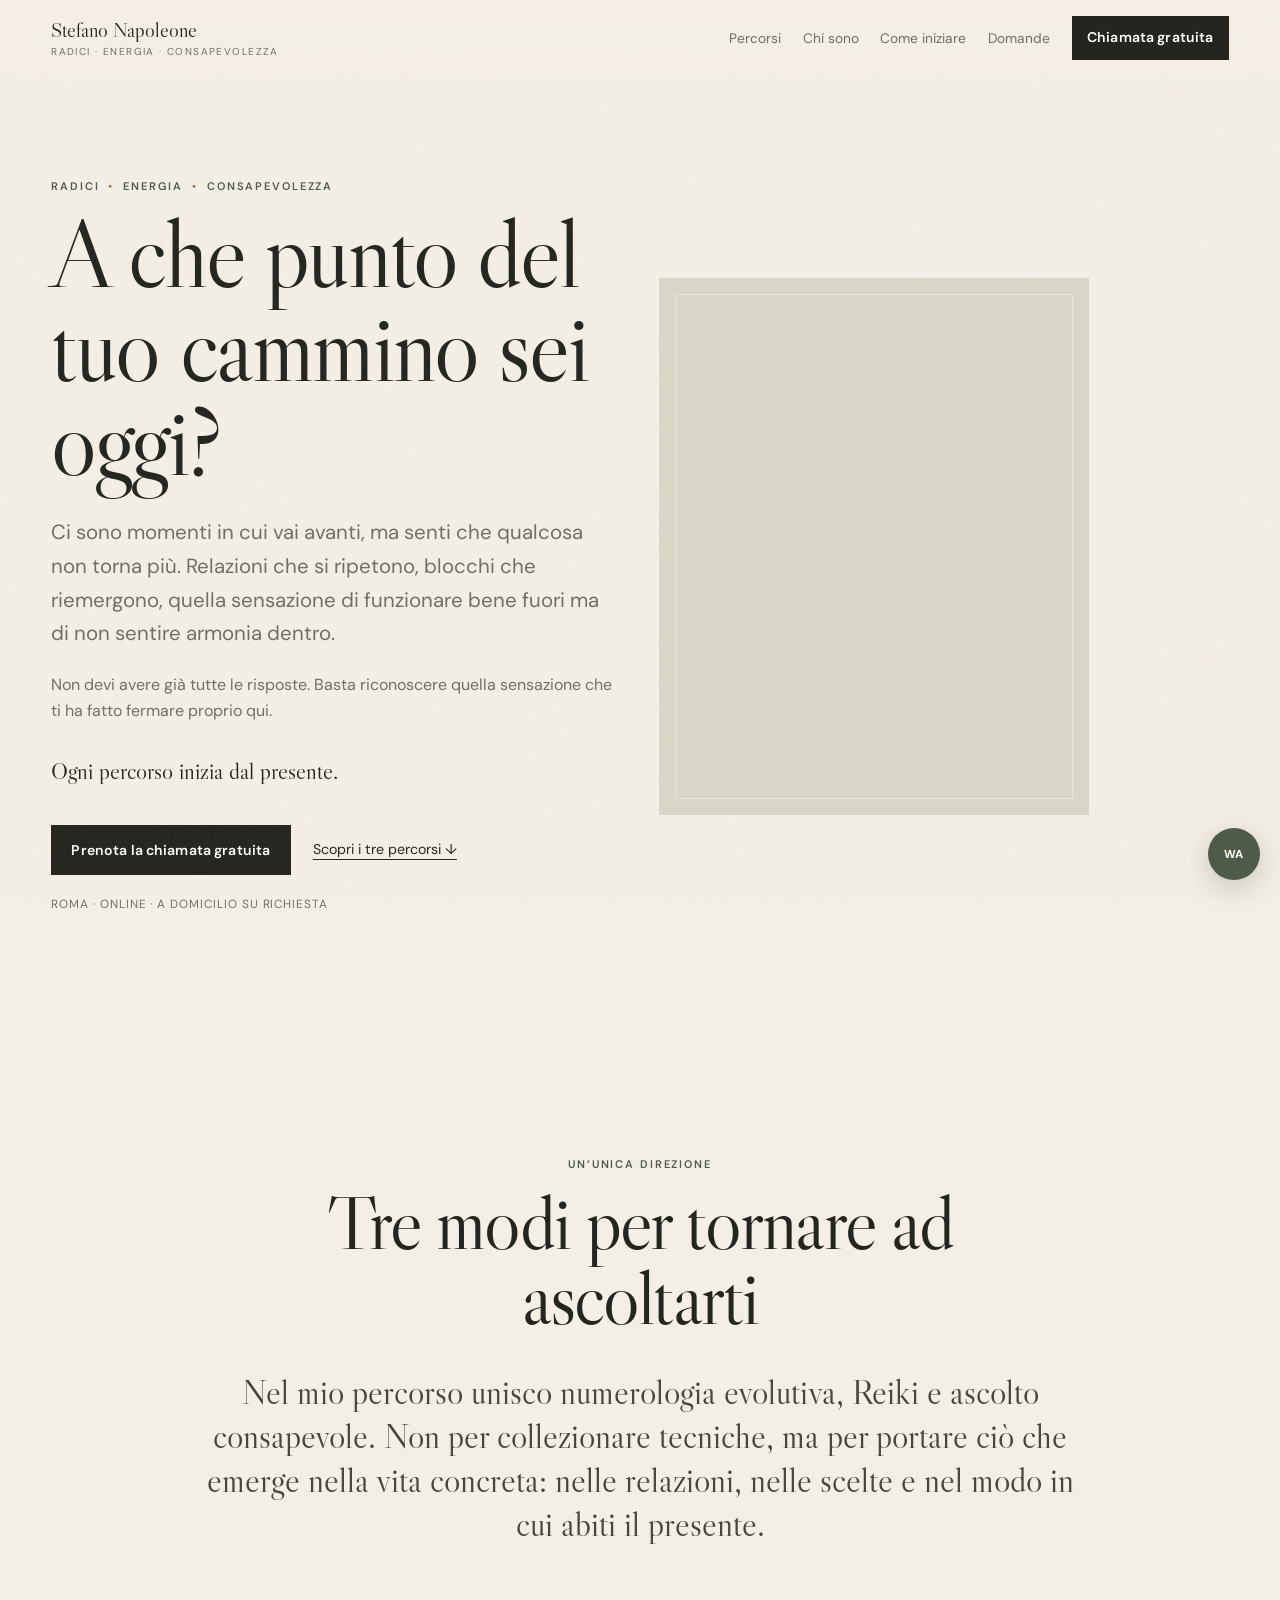
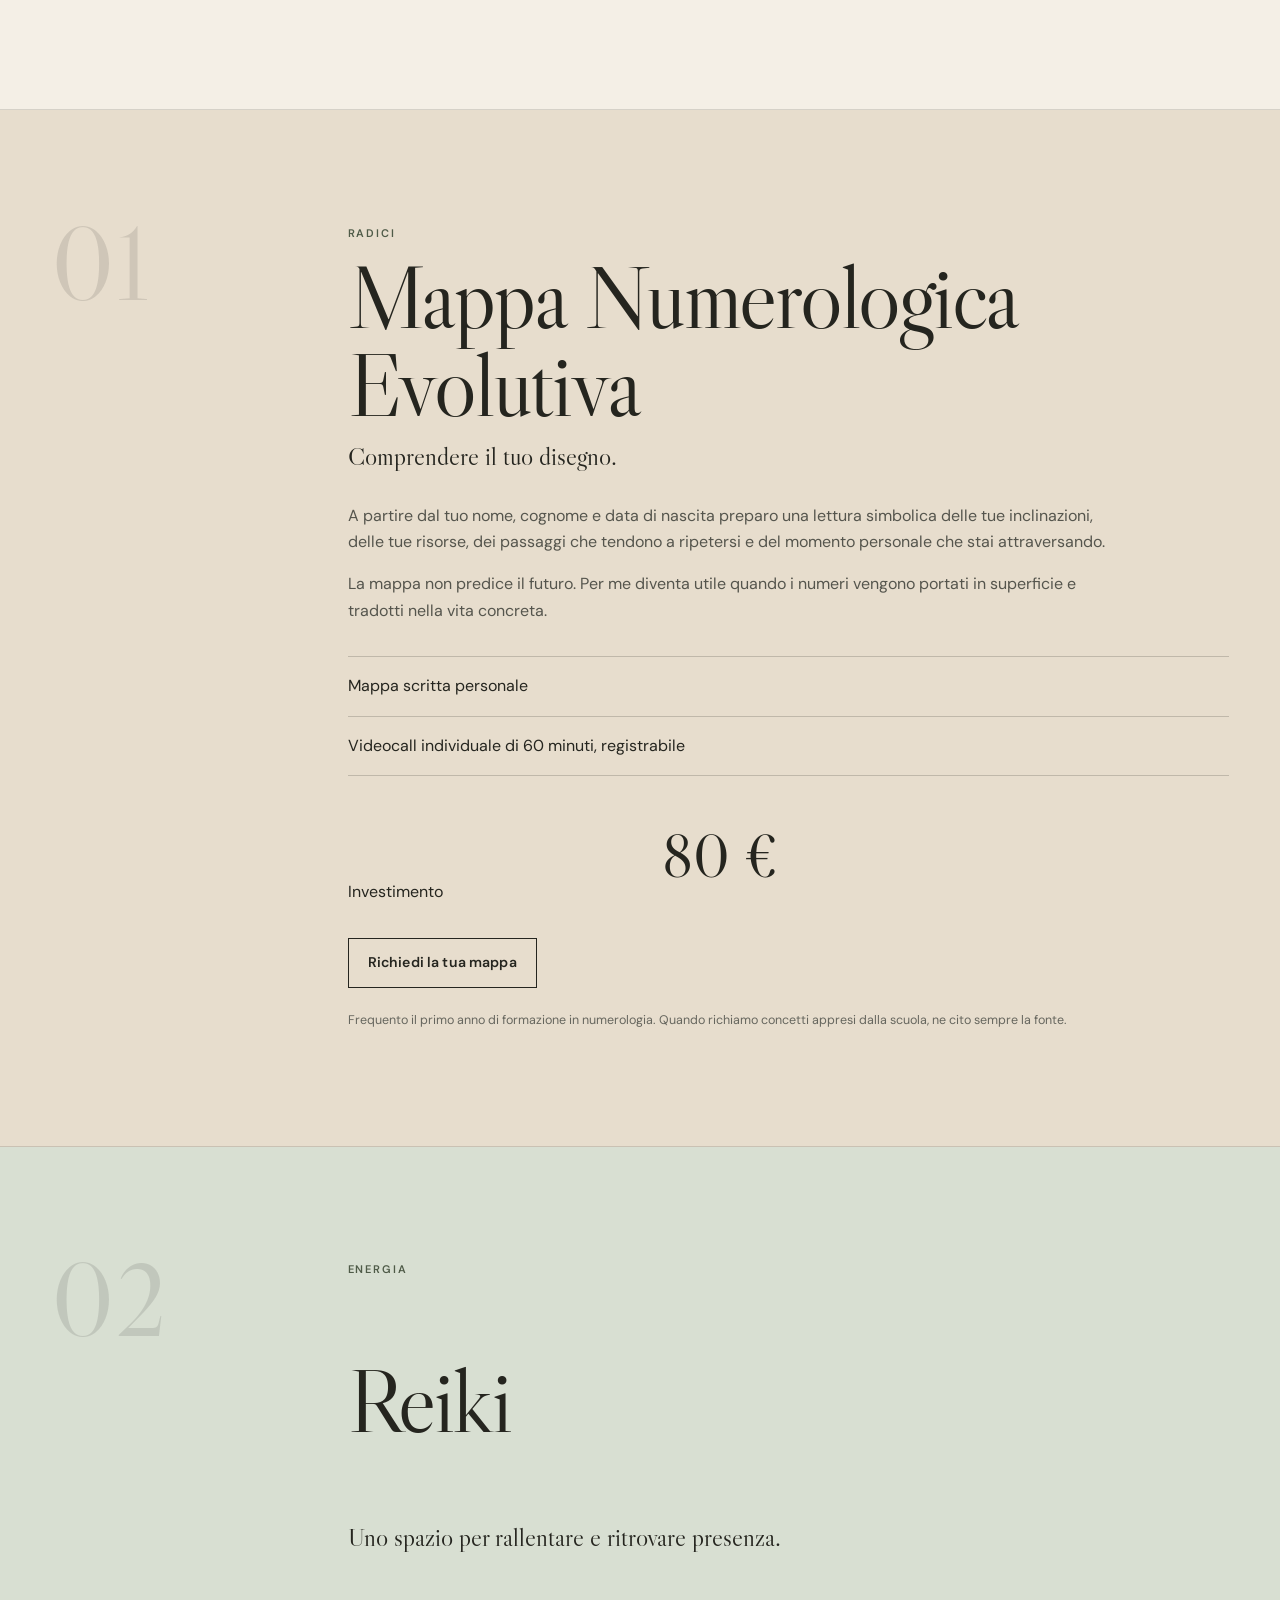
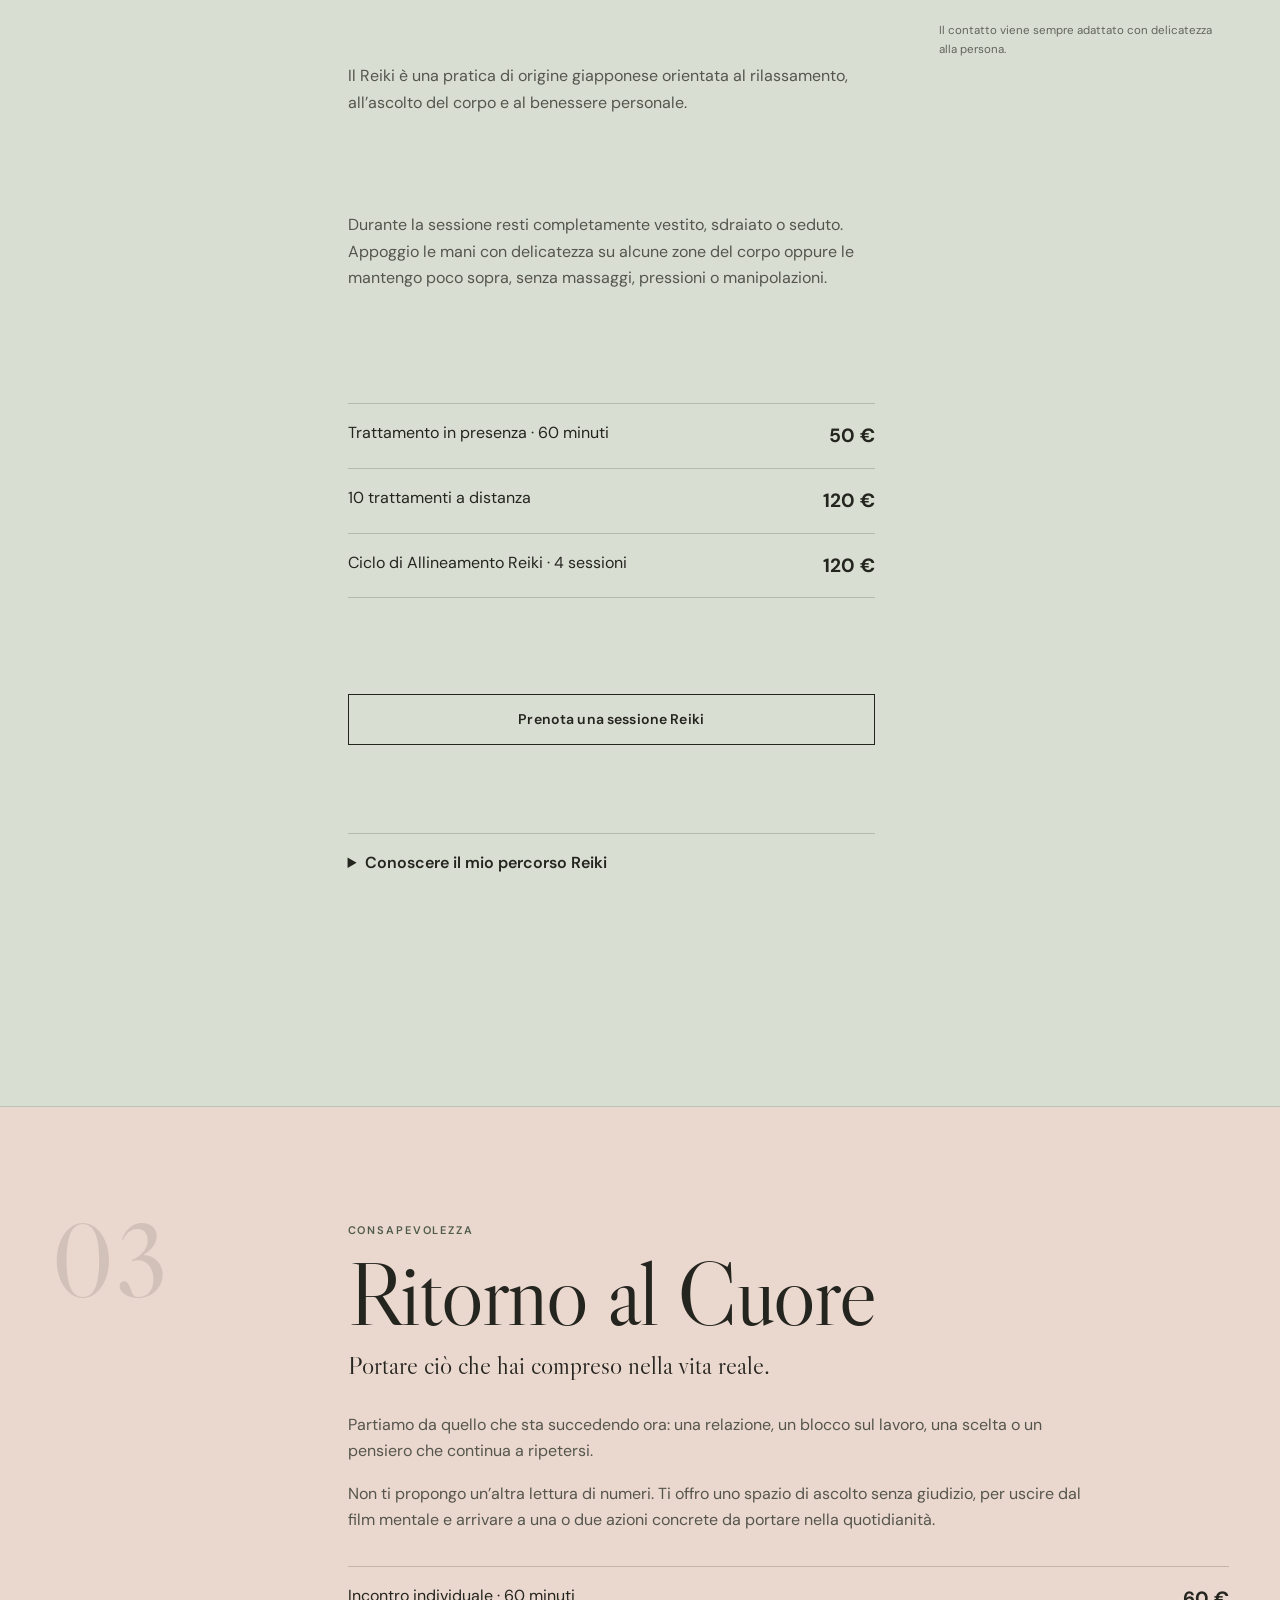
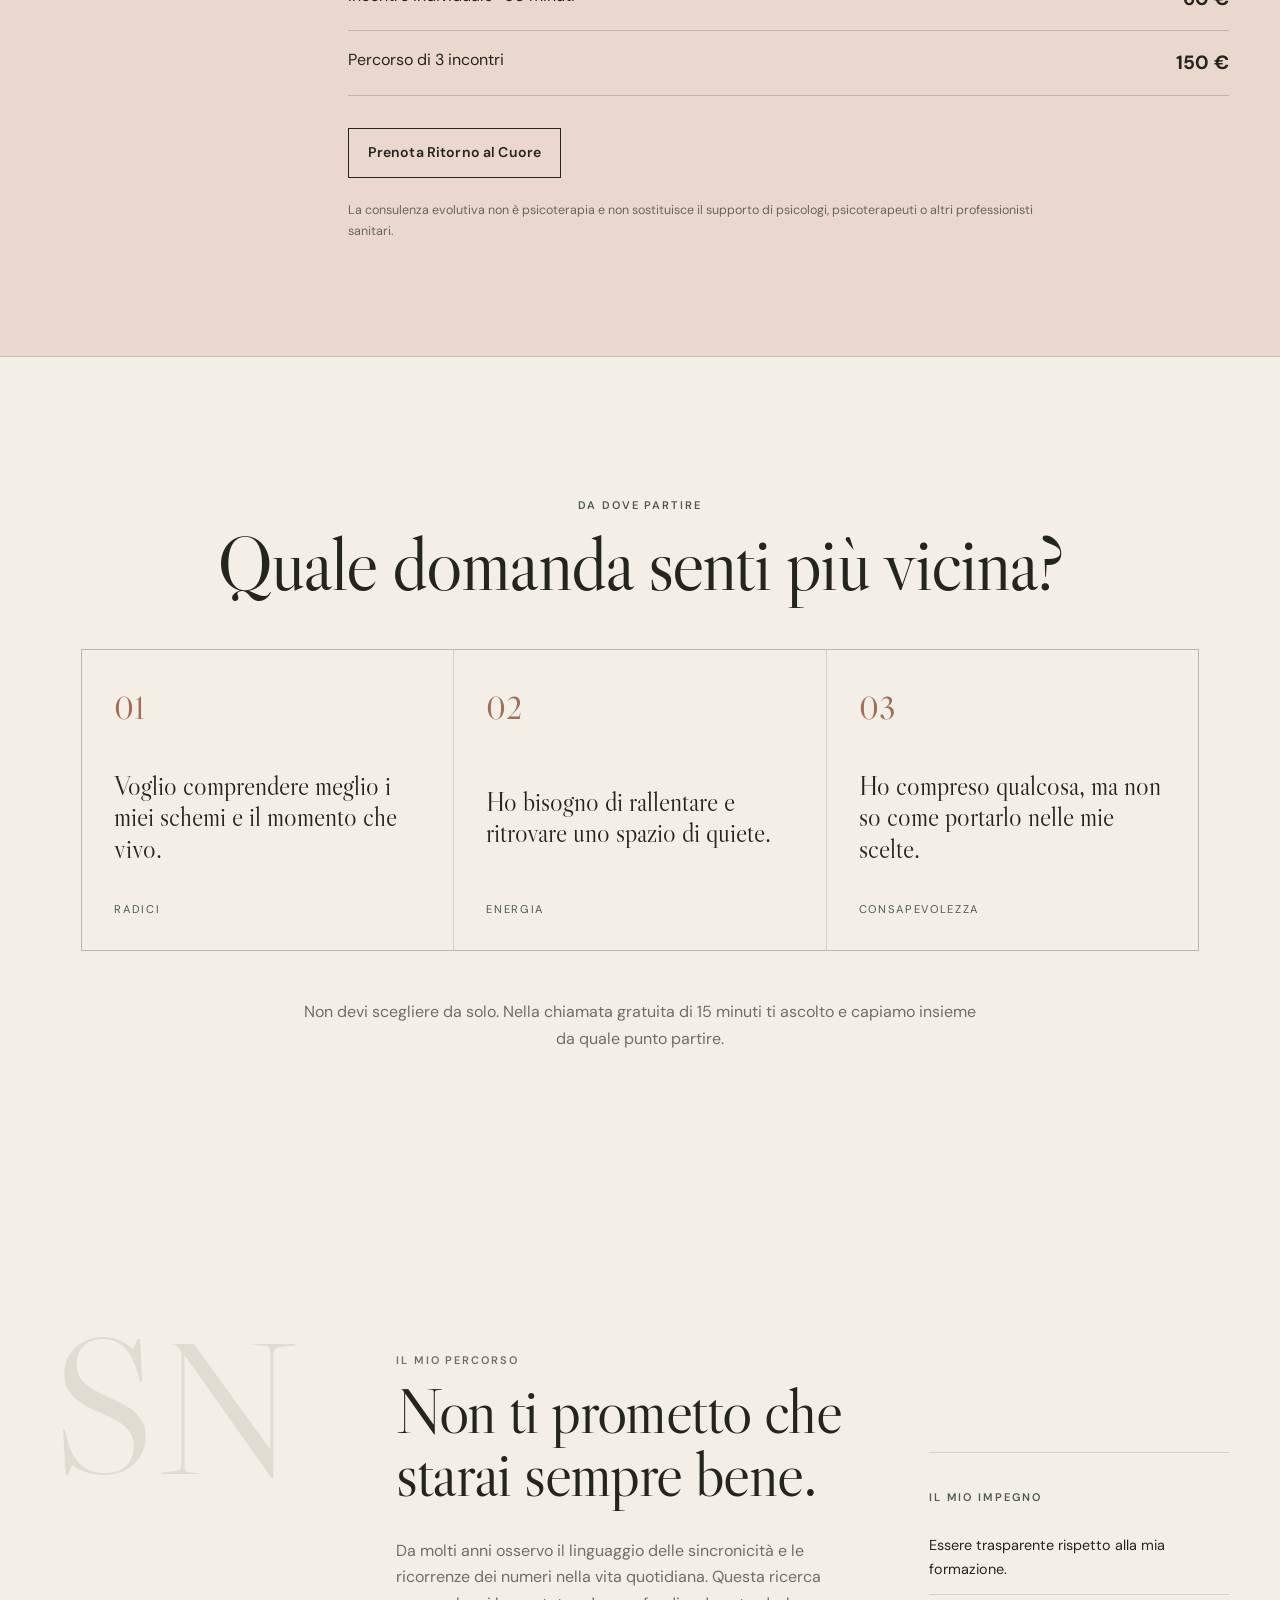
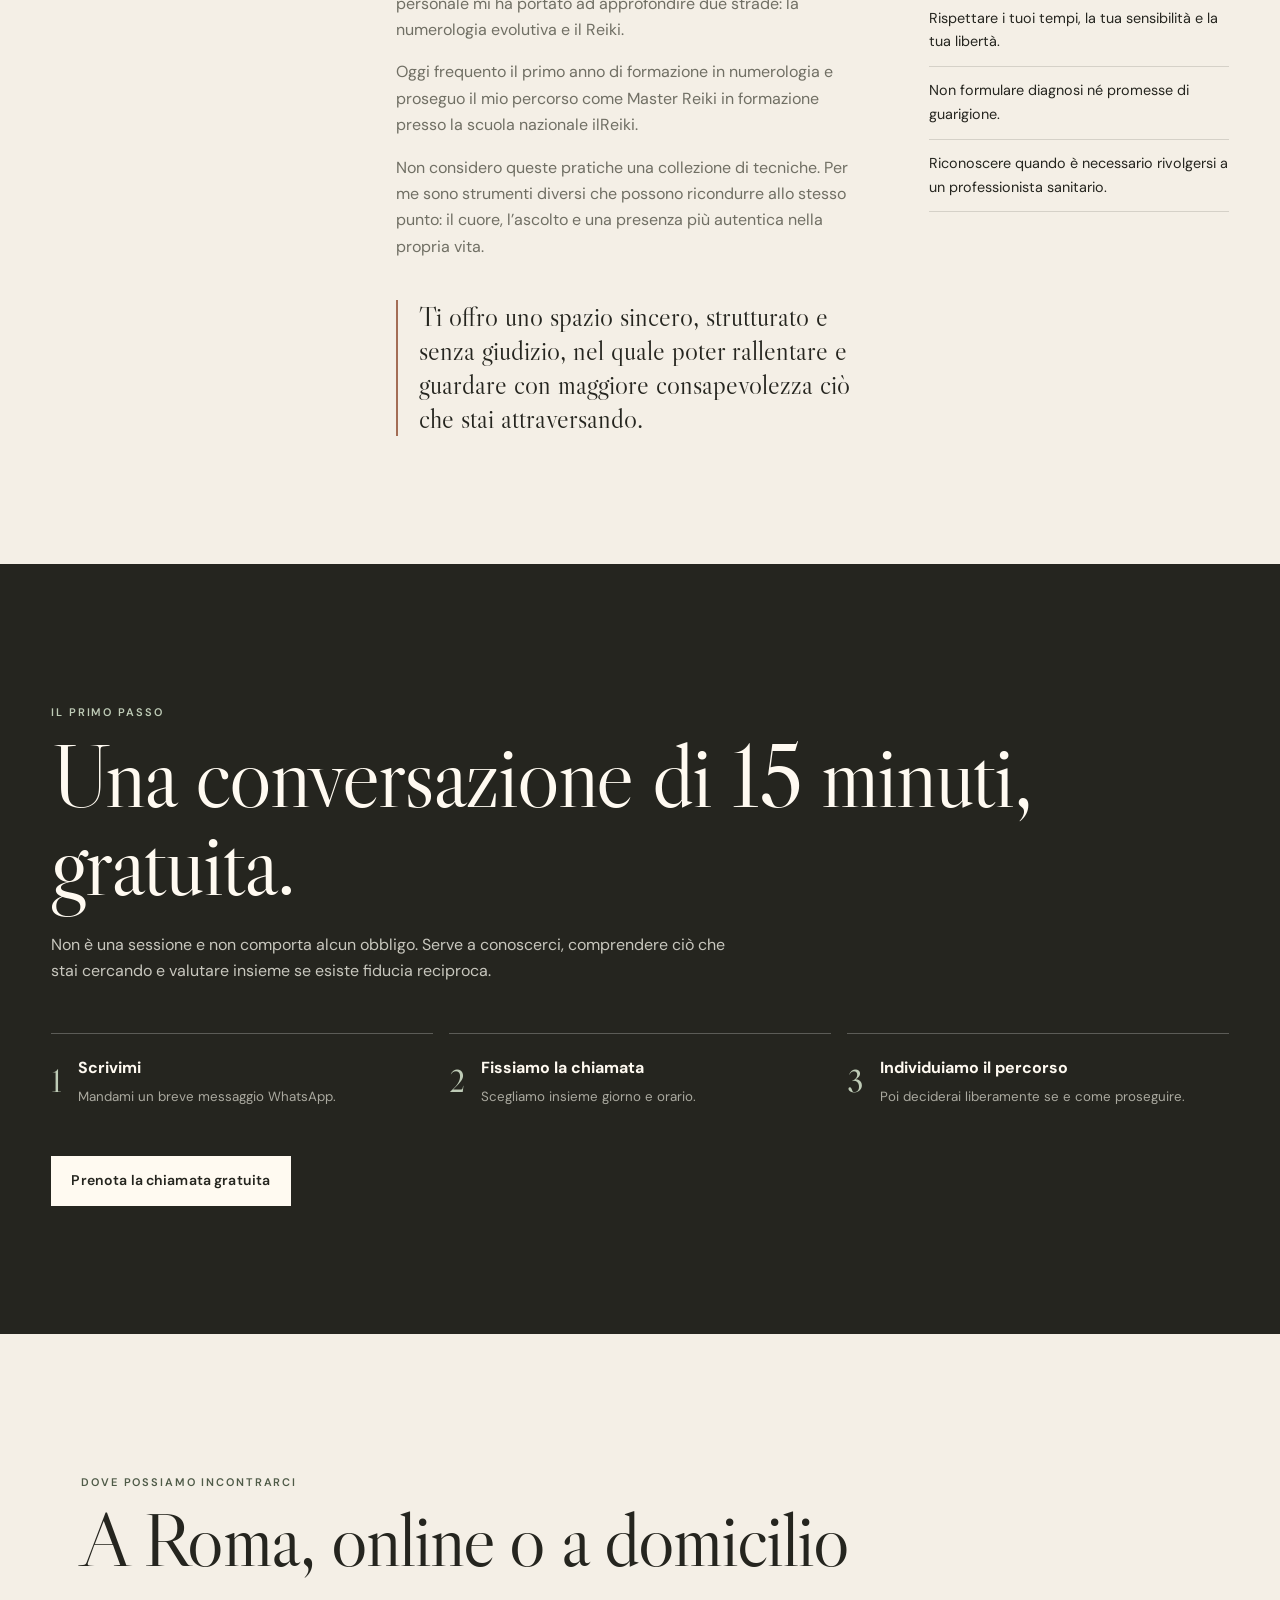
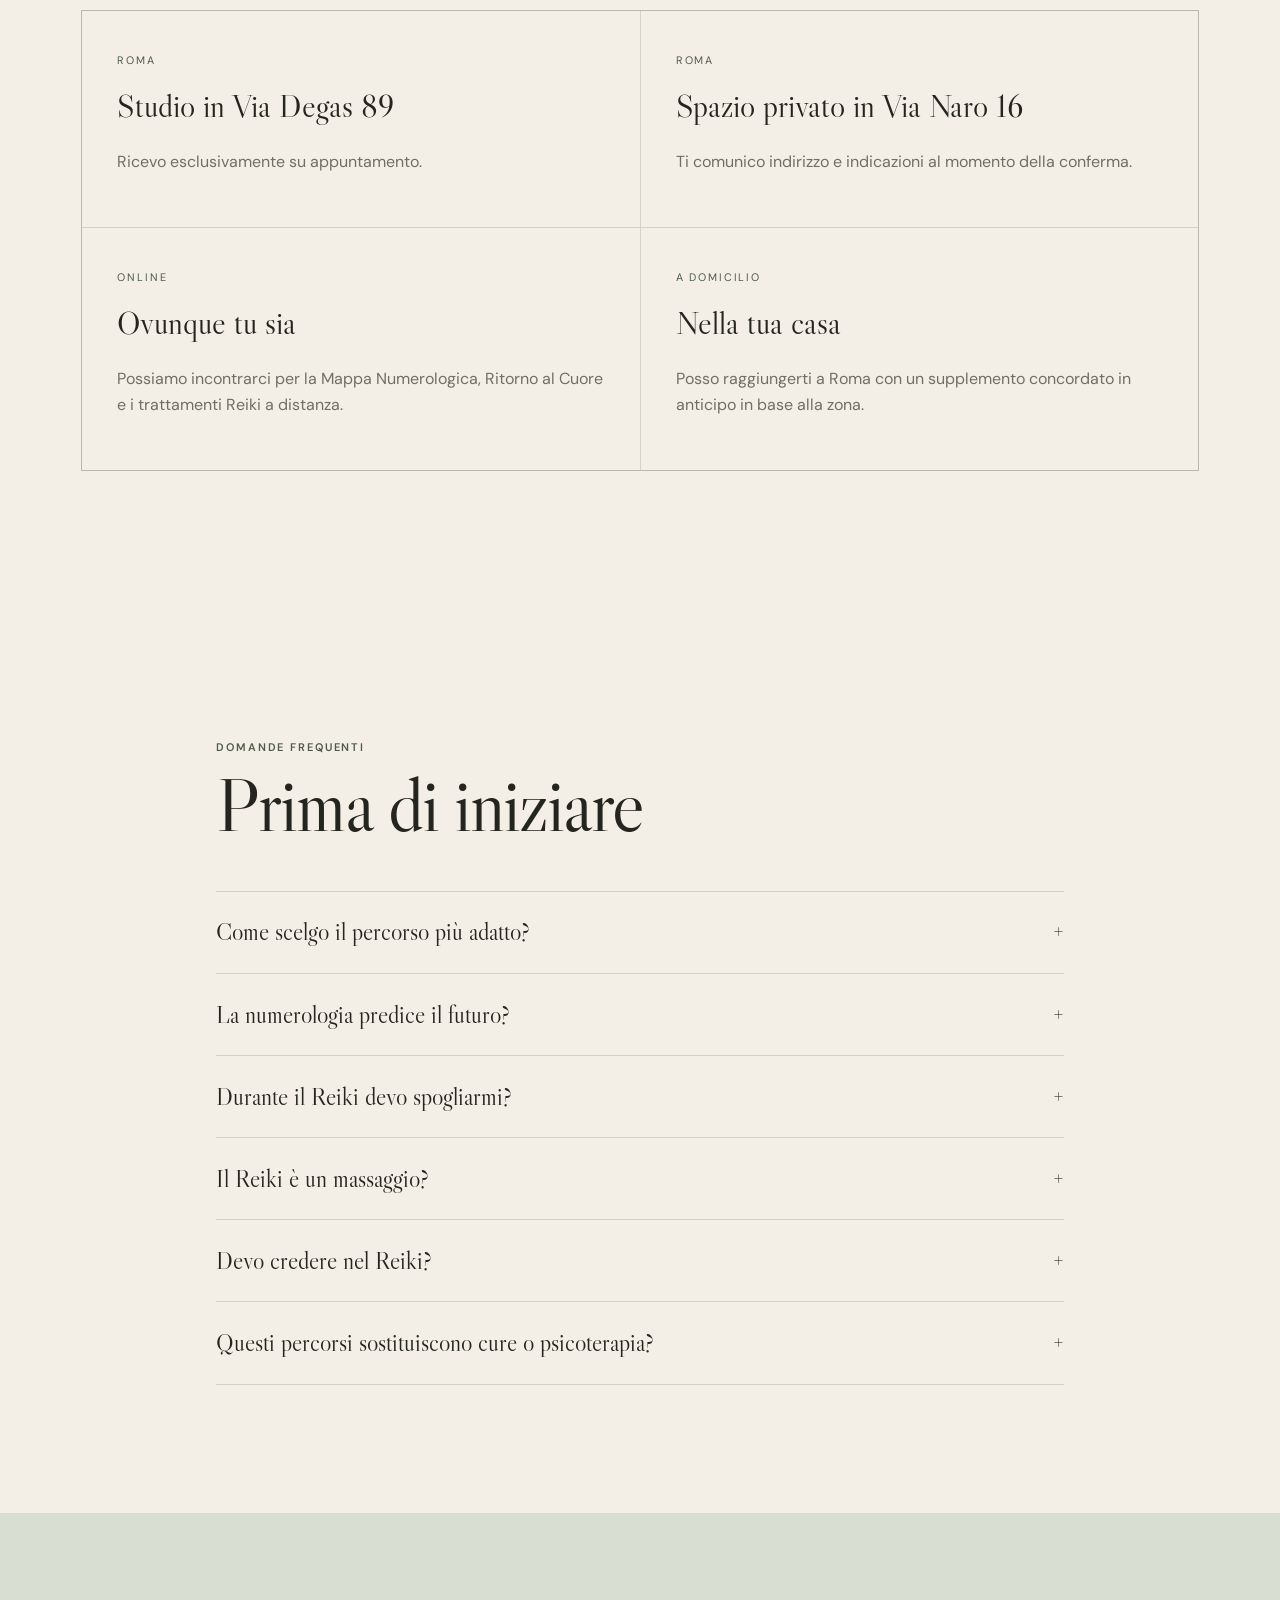
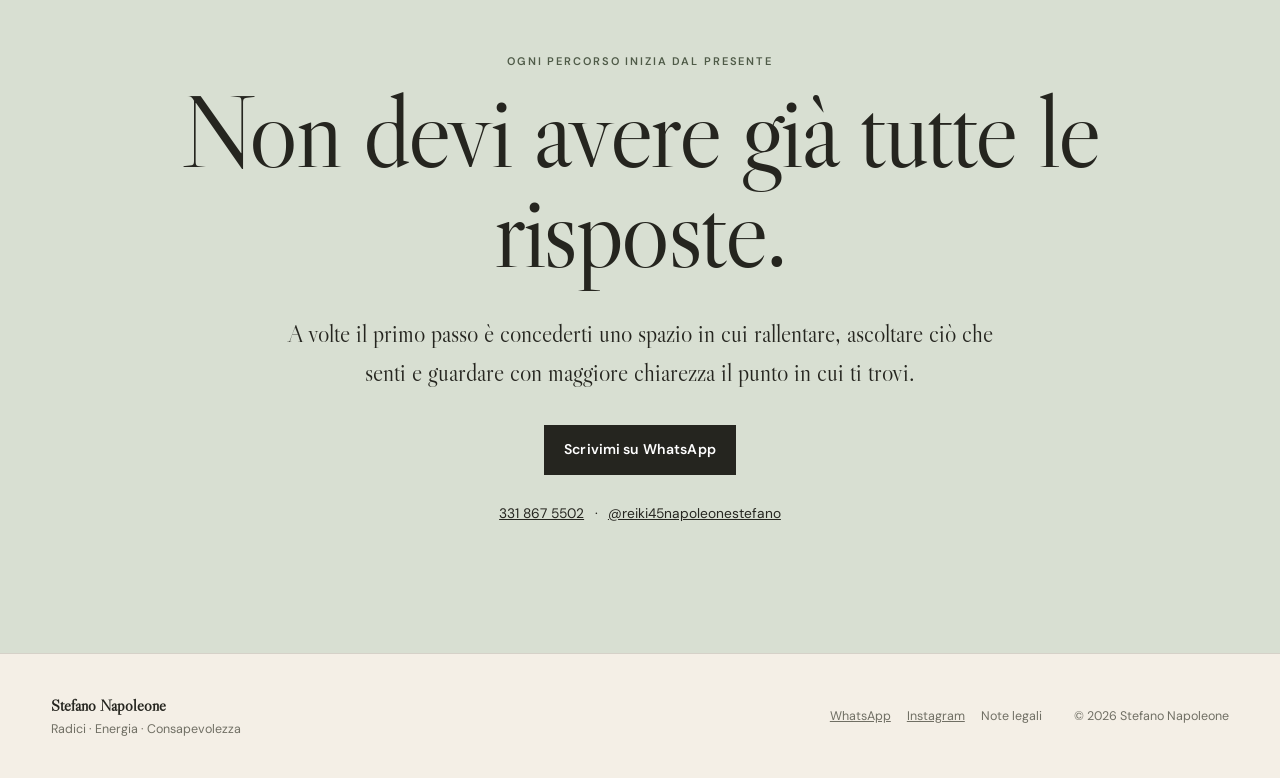
==== commit 4d762f64: "Improve SEO and social link previews" ====
--- a/index.html
+++ b/index.html
@@ -4,18 +4,57 @@
   <meta charset="utf-8">
   <meta name="viewport" content="width=device-width, initial-scale=1">
   <meta name="theme-color" content="#f4efe6">
-  <meta name="robots" content="noindex,nofollow">
-  <meta name="description" content="Propongo percorsi individuali di numerologia evolutiva, Reiki e ascolto consapevole, a Roma, online e a domicilio.">
-  <meta property="og:title" content="Stefano Napoleone | Radici • Energia • Consapevolezza">
-  <meta property="og:description" content="Ti accompagno attraverso numerologia evolutiva, Reiki e consulenza evolutiva, a Roma e online.">
+  <meta name="robots" content="index,follow,max-image-preview:large,max-snippet:-1,max-video-preview:-1">
+  <meta name="description" content="Stefano Napoleone propone percorsi individuali di Reiki, numerologia evolutiva e ascolto consapevole a Roma, online e a domicilio.">
+  <meta name="author" content="Stefano Napoleone">
+  <link rel="canonical" href="https://reiki-stefanonapoleone.it/">
+
+  <meta property="og:locale" content="it_IT">
   <meta property="og:type" content="website">
-  <title>Stefano Napoleone | Versione in prima persona</title>
+  <meta property="og:site_name" content="Stefano Napoleone">
+  <meta property="og:url" content="https://reiki-stefanonapoleone.it/">
+  <meta property="og:title" content="Stefano Napoleone | Reiki e percorsi evolutivi a Roma">
+  <meta property="og:description" content="Radici, energia e consapevolezza: Reiki, numerologia evolutiva e ascolto personale a Roma, online e a domicilio.">
+  <meta property="og:image" content="https://reiki-stefanonapoleone.it/assets/images/stefano-napoleone-reiki-sessione-desktop.webp">
+  <meta property="og:image:secure_url" content="https://reiki-stefanonapoleone.it/assets/images/stefano-napoleone-reiki-sessione-desktop.webp">
+  <meta property="og:image:type" content="image/webp">
+  <meta property="og:image:width" content="1157">
+  <meta property="og:image:height" content="1536">
+  <meta property="og:image:alt" content="Stefano Napoleone durante una sessione Reiki in presenza">
+
+  <meta name="twitter:card" content="summary_large_image">
+  <meta name="twitter:title" content="Stefano Napoleone | Reiki e percorsi evolutivi a Roma">
+  <meta name="twitter:description" content="Reiki, numerologia evolutiva e ascolto personale a Roma, online e a domicilio.">
+  <meta name="twitter:image" content="https://reiki-stefanonapoleone.it/assets/images/stefano-napoleone-reiki-sessione-desktop.webp">
+  <meta name="twitter:image:alt" content="Stefano Napoleone durante una sessione Reiki in presenza">
+
+  <title>Stefano Napoleone | Reiki e percorsi evolutivi a Roma</title>
   <link rel="icon" href="assets/favicon.svg" type="image/svg+xml">
   <link rel="preconnect" href="https://fonts.googleapis.com">
   <link rel="preconnect" href="https://fonts.gstatic.com" crossorigin>
   <link href="https://fonts.googleapis.com/css2?family=DM+Sans:wght@400;500;600&family=Libre+Caslon+Display&display=swap" rel="stylesheet">
   <link rel="stylesheet" href="assets/styles.css?v=35">
   <script defer src="assets/app.js?v=35"></script>
+
+  <script type="application/ld+json">
+  {
+    "@context": "https://schema.org",
+    "@type": "Person",
+    "name": "Stefano Napoleone",
+    "url": "https://reiki-stefanonapoleone.it/",
+    "image": "https://reiki-stefanonapoleone.it/assets/images/stefano-napoleone-reiki-sessione-desktop.webp",
+    "telephone": "+39 331 867 5502",
+    "sameAs": [
+      "https://www.instagram.com/reiki45napoleonestefano/"
+    ],
+    "knowsAbout": [
+      "Reiki",
+      "Numerologia evolutiva",
+      "Ascolto consapevole"
+    ],
+    "areaServed": "Roma"
+  }
+  </script>
 </head>
 <body>
   <a class="skip-link" href="#contenuto">Vai al contenuto</a>
@@ -51,7 +90,7 @@
         </div>
         <p class="microcopy">Roma · Online · A domicilio su richiesta</p>
       </div>
-      <div class="hero-visual reveal" aria-label="Ritratto di Stefano Napoleone">
+      <div class="hero-visual reveal" aria-label="Stefano Napoleone durante una sessione Reiki">
         <div class="portrait-placeholder">
           <span class="sun"></span>
           <span class="line-art"></span>
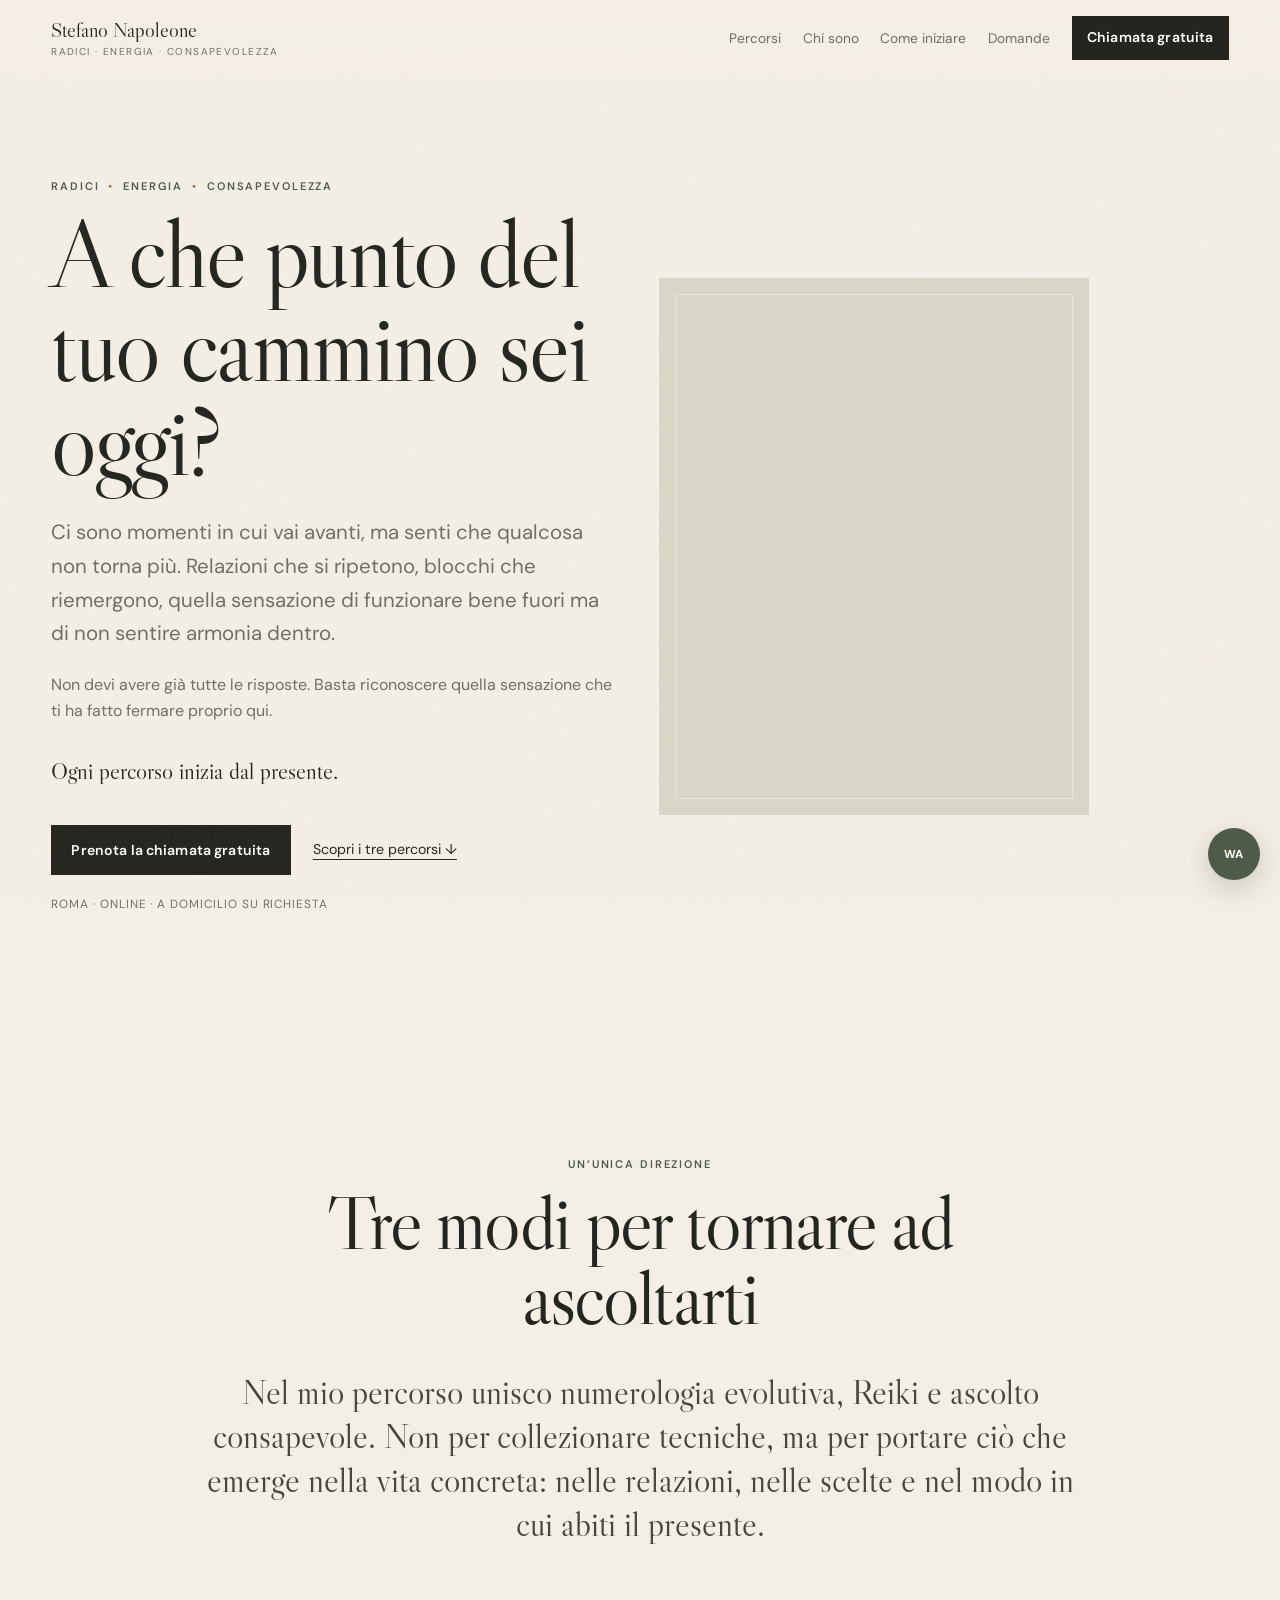
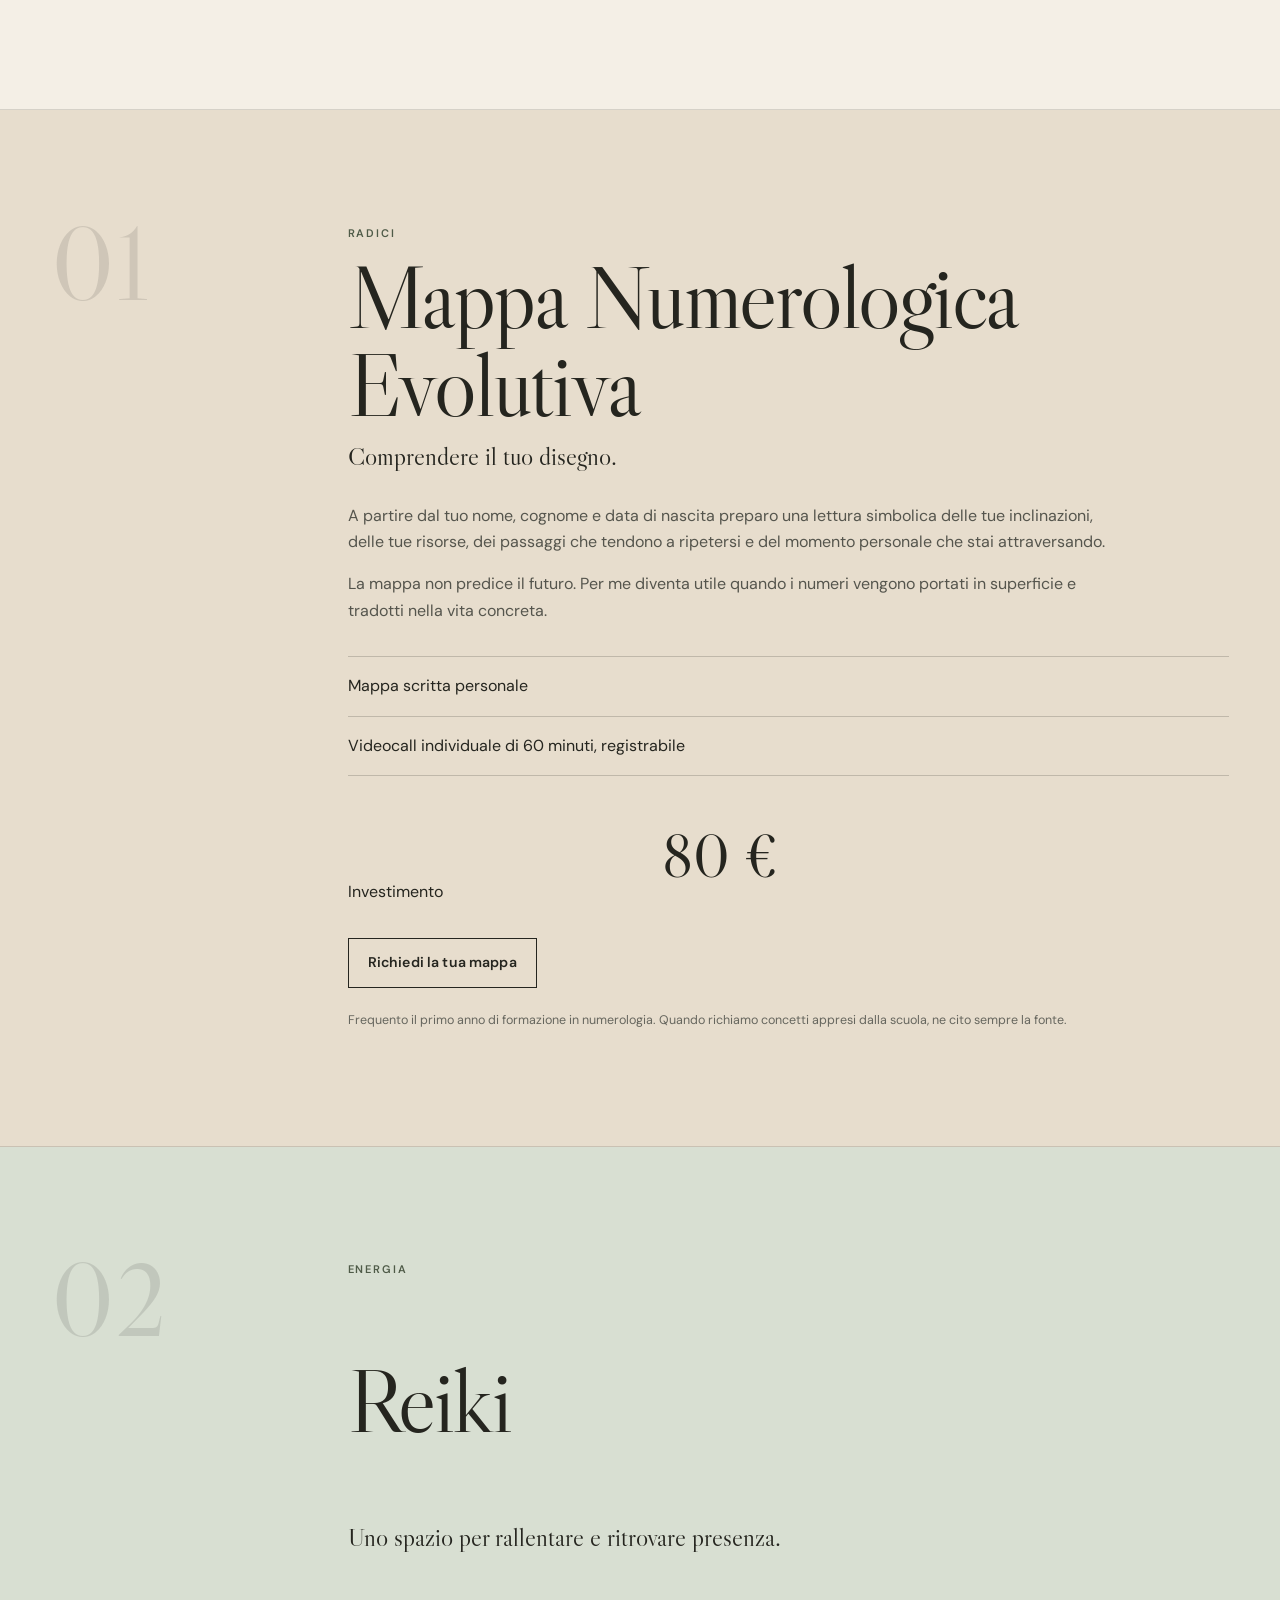
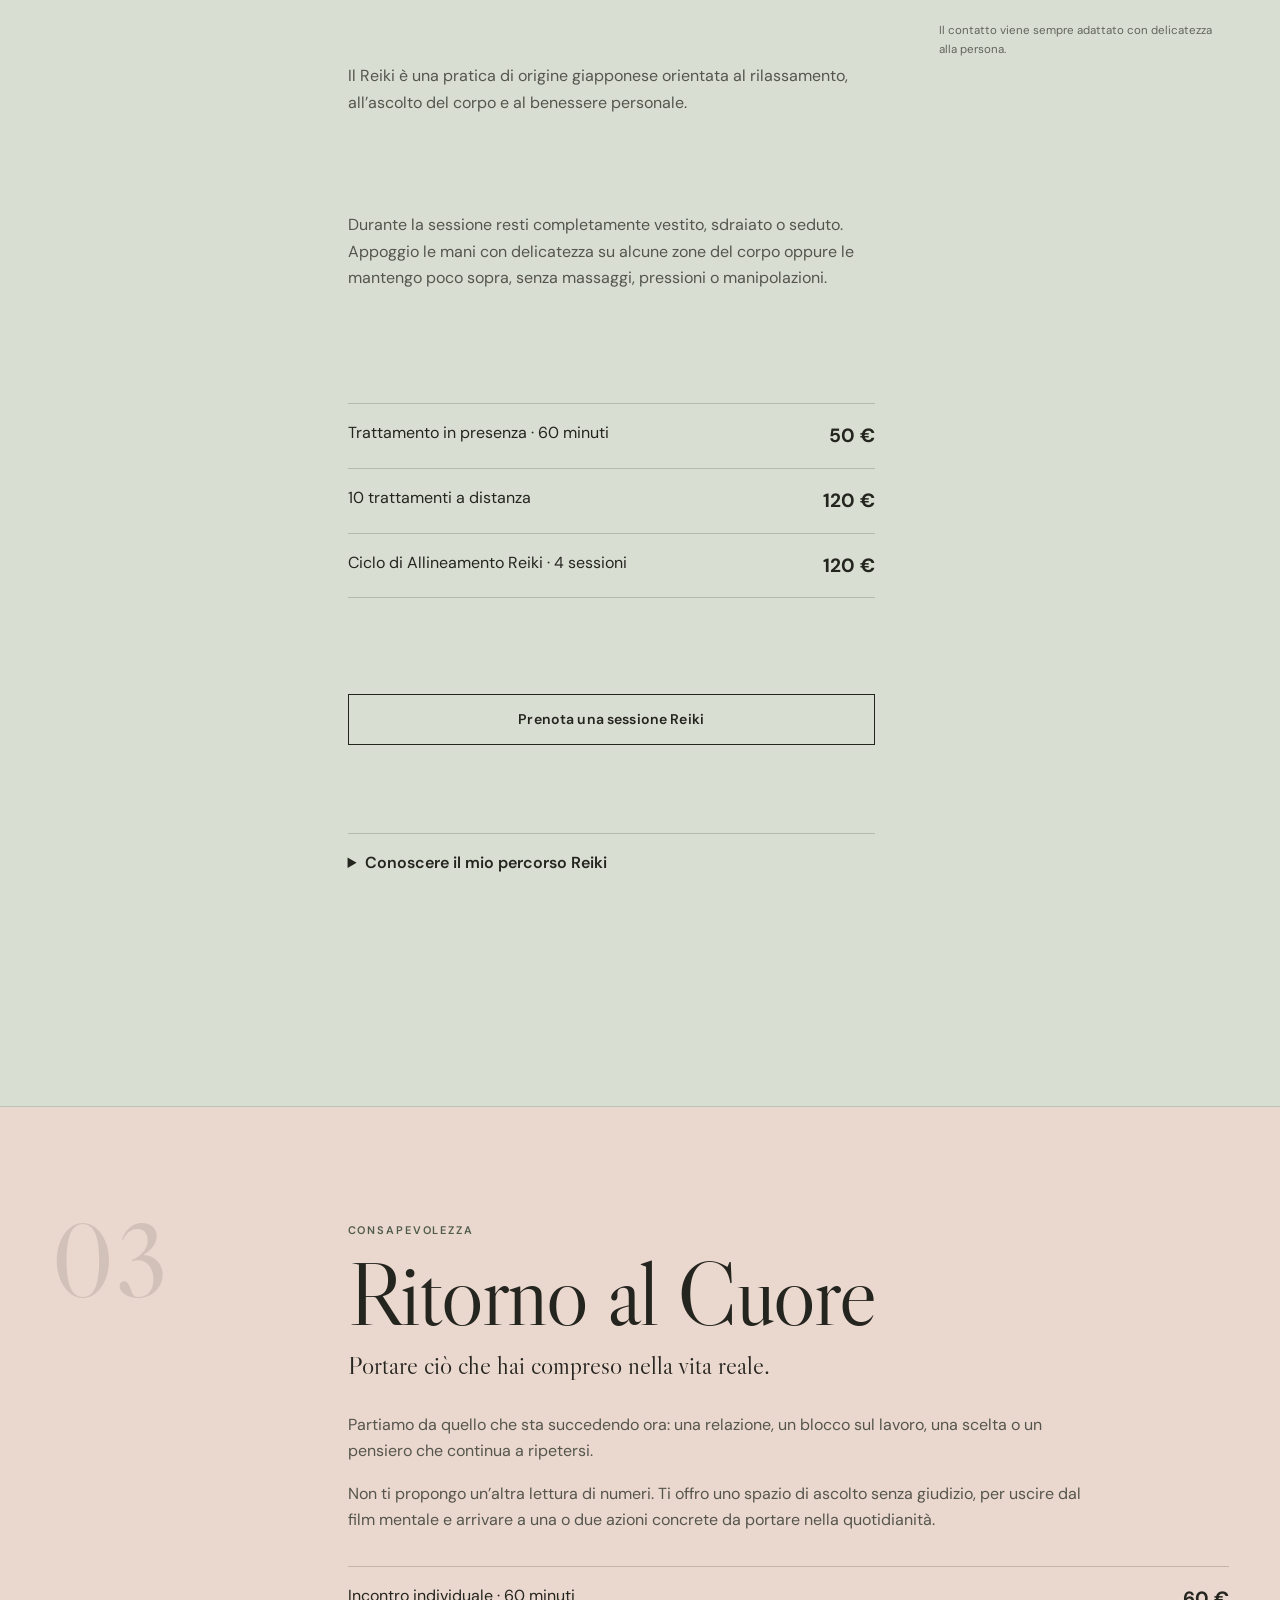
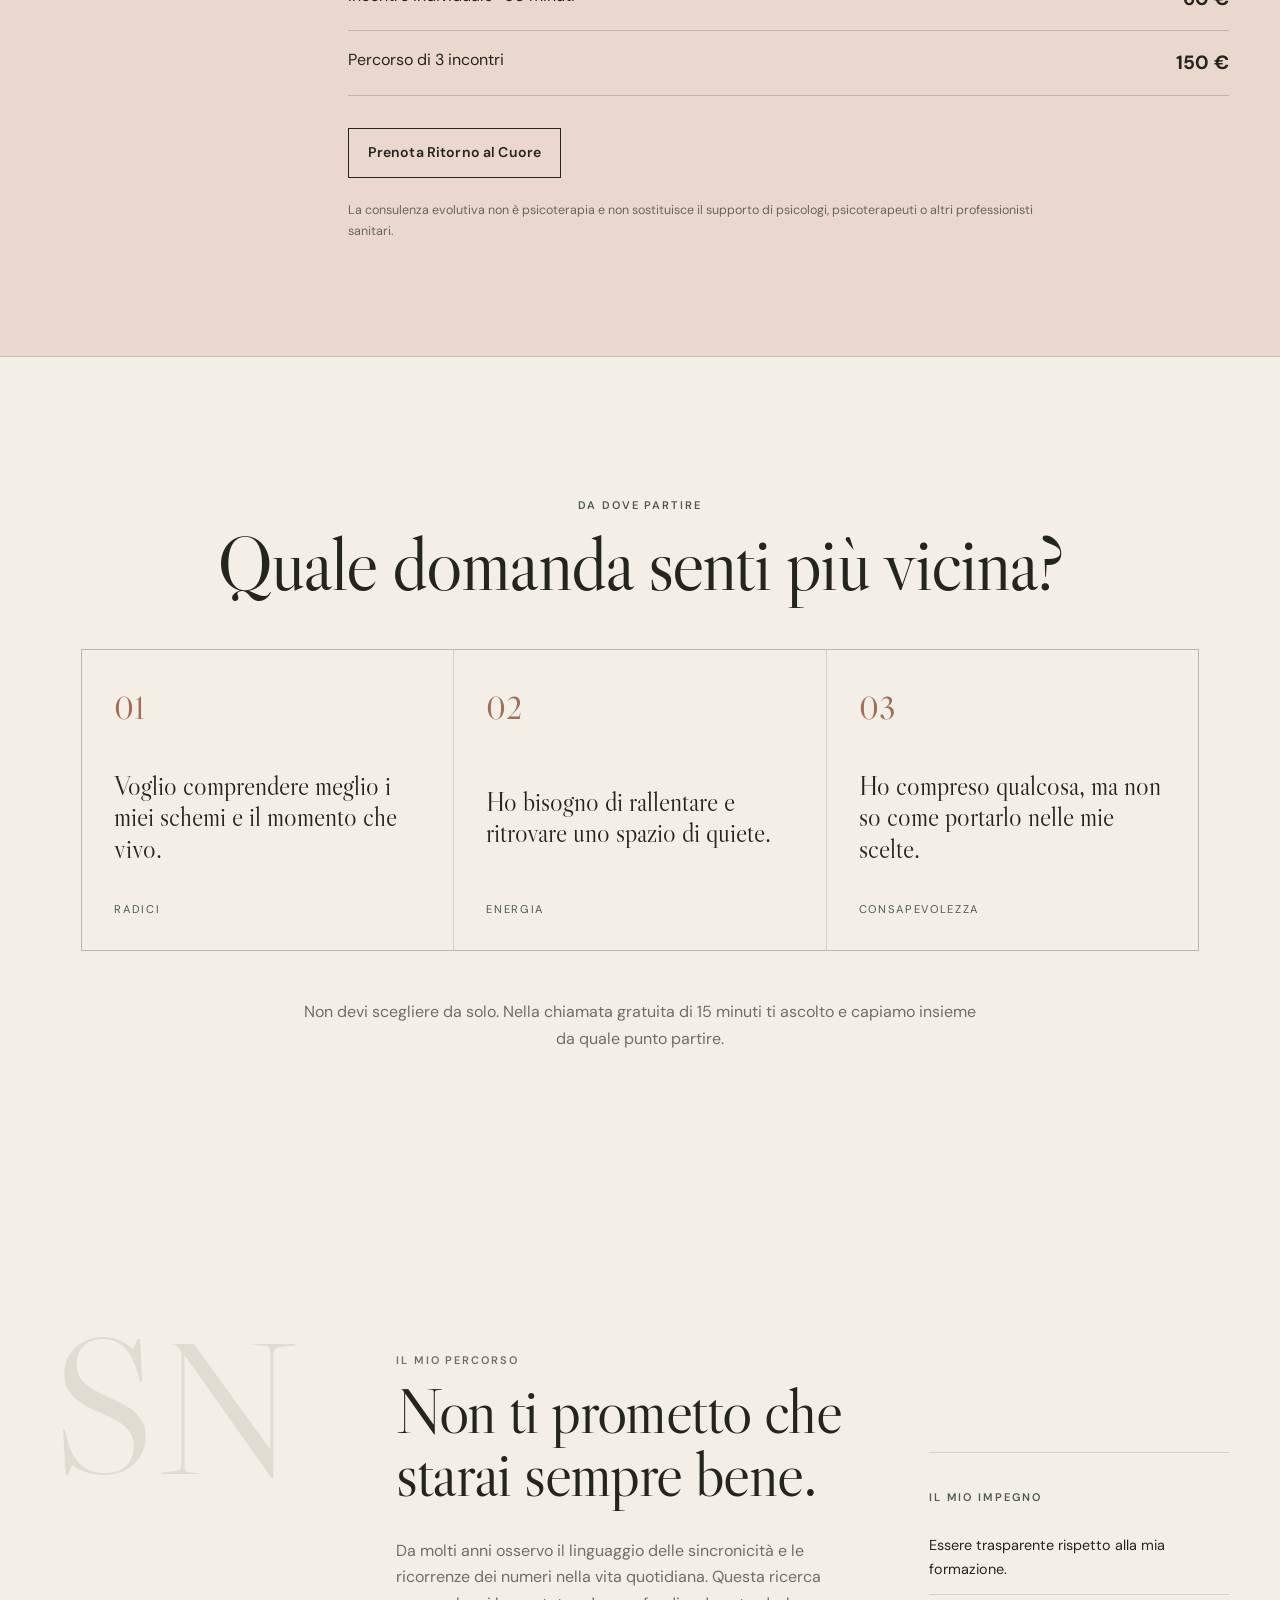
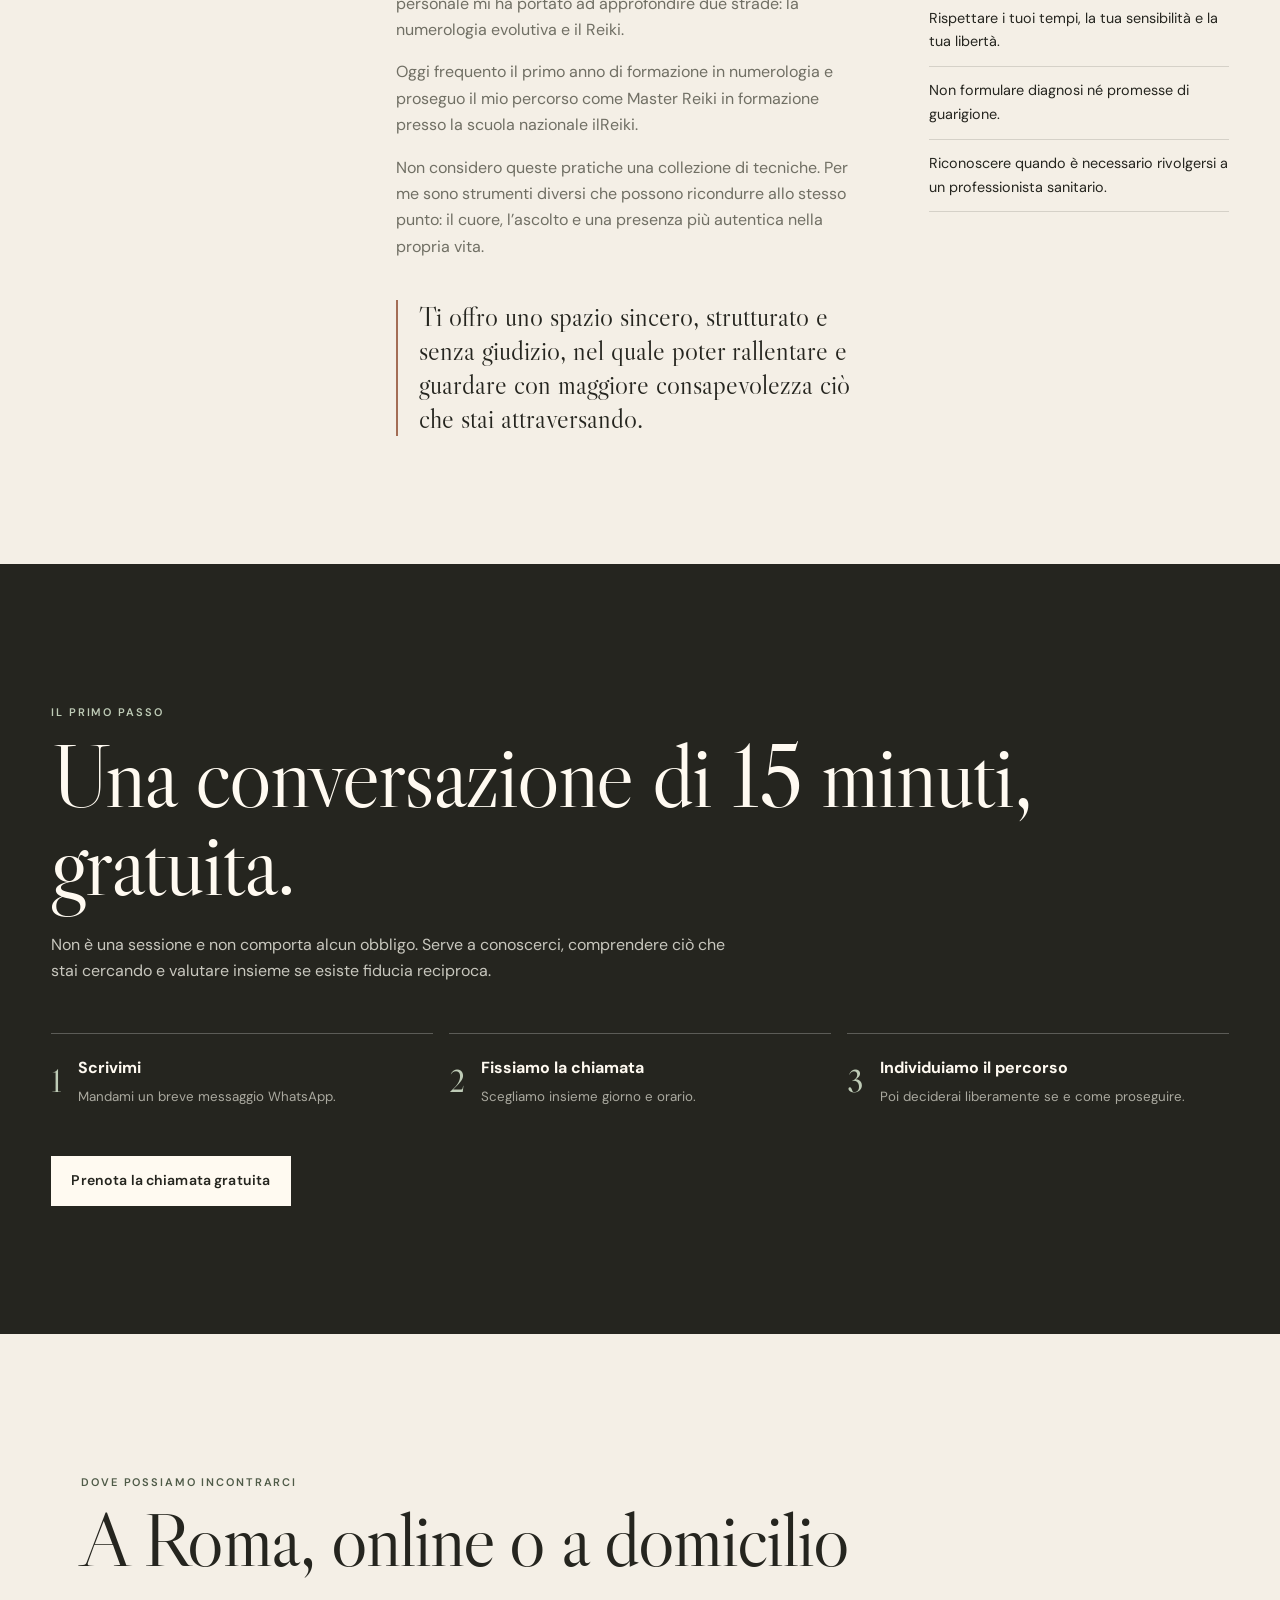
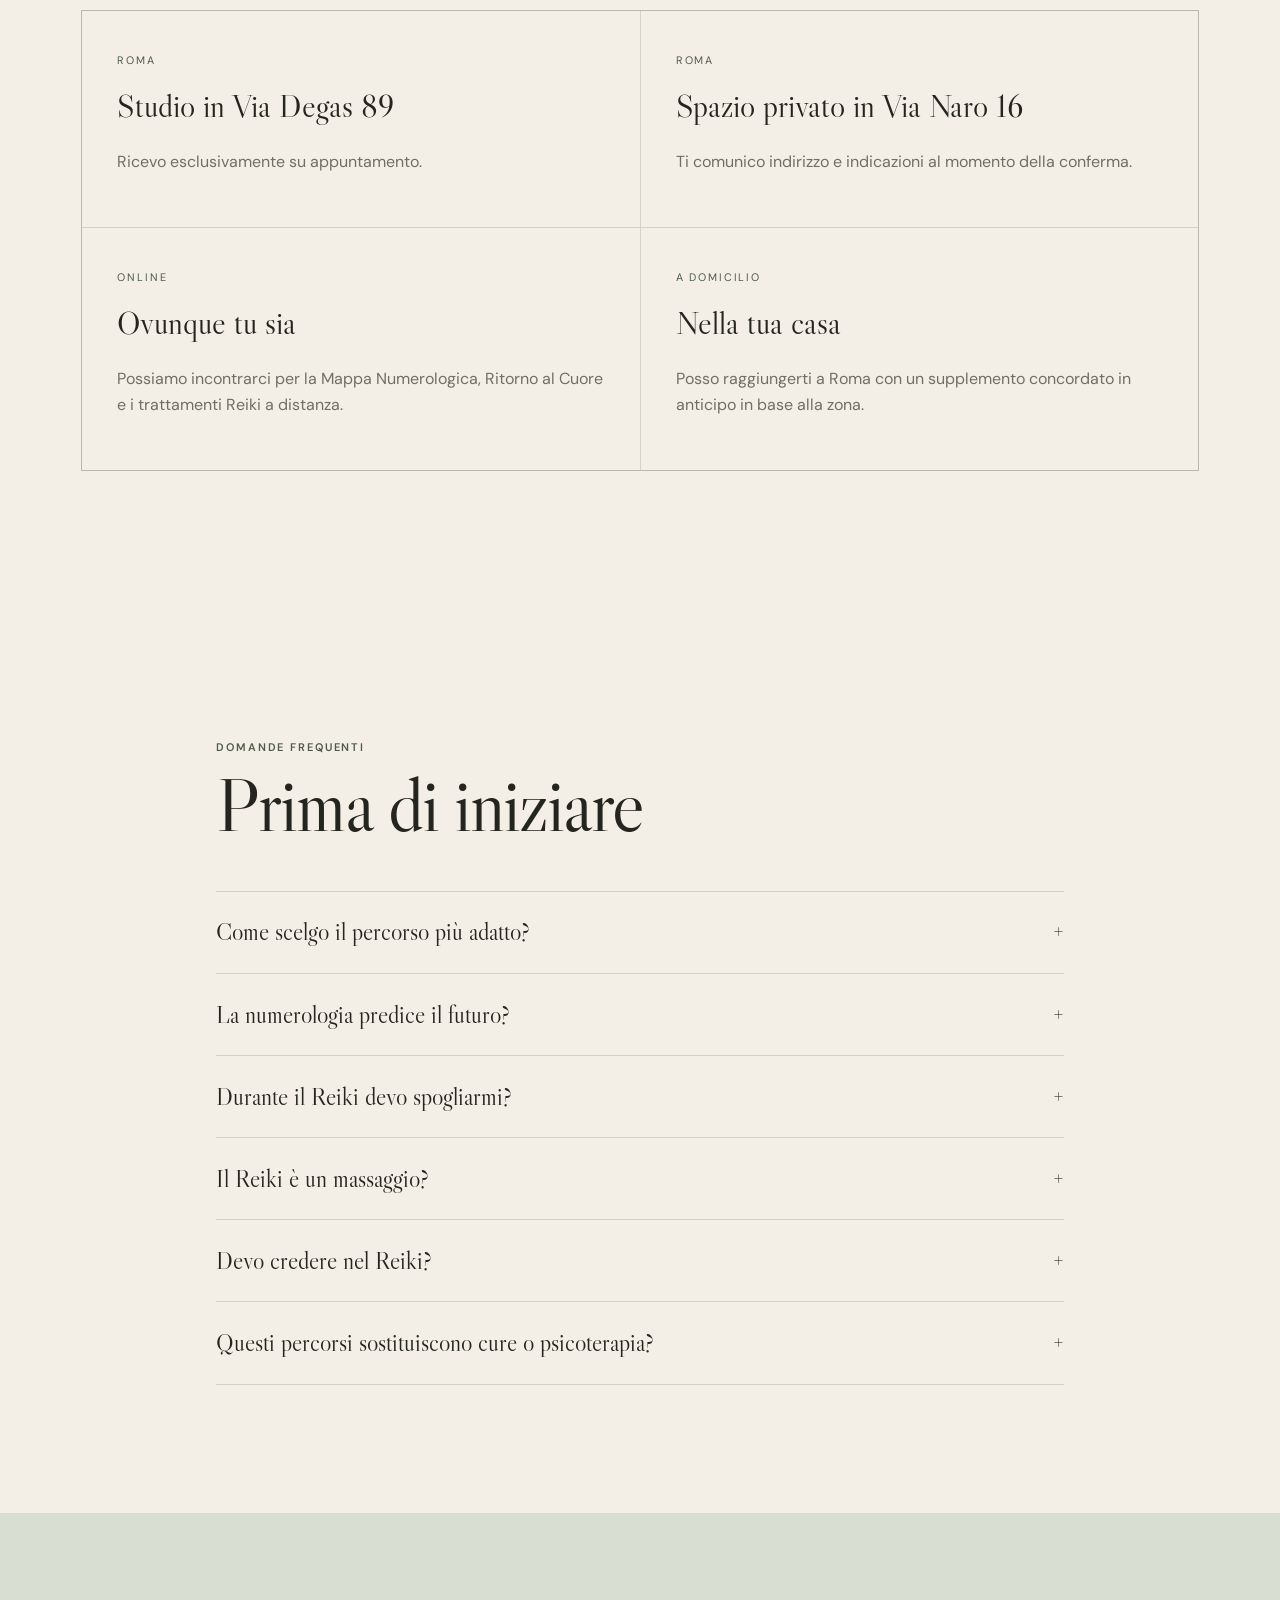
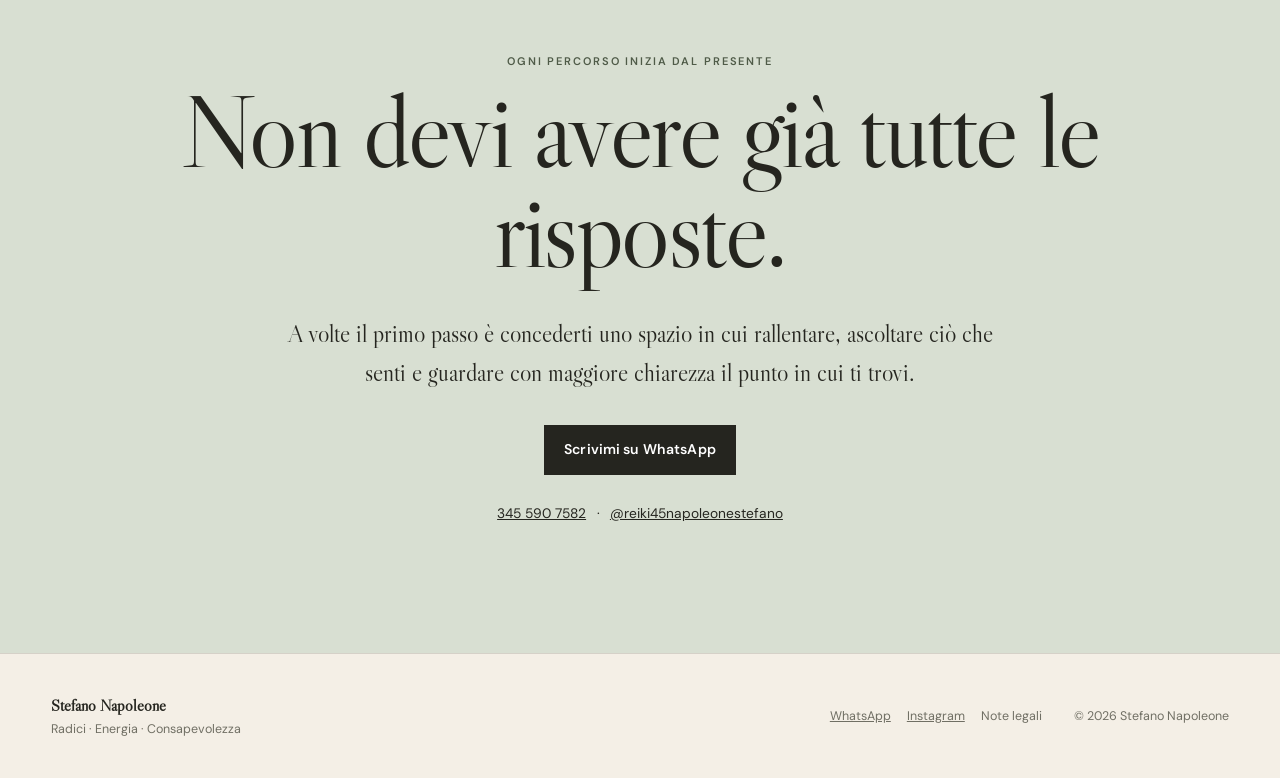
==== commit d35f6cc8: "Correggi numero di telefono e link WhatsApp" ====
--- a/index.html
+++ b/index.html
@@ -43,7 +43,7 @@
     "name": "Stefano Napoleone",
     "url": "https://reiki-stefanonapoleone.it/",
     "image": "https://reiki-stefanonapoleone.it/assets/images/stefano-napoleone-reiki-sessione-desktop.webp",
-    "telephone": "+39 331 867 5502",
+    "telephone": "+39 345 590 7582",
     "sameAs": [
       "https://www.instagram.com/reiki45napoleonestefano/"
     ],
@@ -72,7 +72,7 @@
       <a href="#stefano">Chi sono</a>
       <a href="#come-iniziare">Come iniziare</a>
       <a href="#domande">Domande</a>
-      <a class="button button-small" href="https://wa.me/393318675502?text=Ciao%20Stefano%2C%20vorrei%20prenotare%20la%20chiamata%20conoscitiva%20gratuita." target="_blank" rel="noopener">Chiamata gratuita</a>
+      <a class="button button-small" href="https://wa.me/393455907582?text=Ciao%20Stefano%2C%20vorrei%20prenotare%20la%20chiamata%20conoscitiva%20gratuita." target="_blank" rel="noopener">Chiamata gratuita</a>
     </nav>
   </header>
 
@@ -85,7 +85,7 @@
         <p>Non devi avere già tutte le risposte. Basta riconoscere quella sensazione che ti ha fatto fermare proprio qui.</p>
         <p class="signature-line">Ogni percorso inizia dal presente.</p>
         <div class="hero-actions">
-          <a class="button" href="https://wa.me/393318675502?text=Ciao%20Stefano%2C%20vorrei%20prenotare%20la%20chiamata%20conoscitiva%20gratuita." target="_blank" rel="noopener">Prenota la chiamata gratuita</a>
+          <a class="button" href="https://wa.me/393455907582?text=Ciao%20Stefano%2C%20vorrei%20prenotare%20la%20chiamata%20conoscitiva%20gratuita." target="_blank" rel="noopener">Prenota la chiamata gratuita</a>
           <a class="text-link" href="#percorsi">Scopri i tre percorsi <span aria-hidden="true">↓</span></a>
         </div>
         <p class="microcopy">Roma · Online · A domicilio su richiesta</p>
@@ -122,7 +122,7 @@
             <span>Videocall individuale di 60 minuti, registrabile</span>
           </div>
           <div class="price-row"><span>Investimento</span><strong>80 €</strong></div>
-          <a class="button button-ghost" href="https://wa.me/393318675502?text=Ciao%20Stefano%2C%20vorrei%20ricevere%20informazioni%20sulla%20Mappa%20Numerologica%20Evolutiva." target="_blank" rel="noopener">Richiedi la tua mappa</a>
+          <a class="button button-ghost" href="https://wa.me/393455907582?text=Ciao%20Stefano%2C%20vorrei%20ricevere%20informazioni%20sulla%20Mappa%20Numerologica%20Evolutiva." target="_blank" rel="noopener">Richiedi la tua mappa</a>
           <p class="note">Frequento il primo anno di formazione in numerologia. Quando richiamo concetti appresi dalla scuola, ne cito sempre la fonte.</p>
         </div>
       </article>
@@ -140,7 +140,7 @@
             <div><span>10 trattamenti a distanza</span><strong>120 €</strong></div>
             <div><span>Ciclo di Allineamento Reiki · 4 sessioni</span><strong>120 €</strong></div>
           </div>
-          <a class="button button-ghost" href="https://wa.me/393318675502?text=Ciao%20Stefano%2C%20vorrei%20ricevere%20informazioni%20sui%20trattamenti%20Reiki." target="_blank" rel="noopener">Prenota una sessione Reiki</a>
+          <a class="button button-ghost" href="https://wa.me/393455907582?text=Ciao%20Stefano%2C%20vorrei%20ricevere%20informazioni%20sui%20trattamenti%20Reiki." target="_blank" rel="noopener">Prenota una sessione Reiki</a>
           <details>
             <summary>Conoscere il mio percorso Reiki</summary>
             <div class="details-content">
@@ -164,7 +164,7 @@
             <div><span>Incontro individuale · 60 minuti</span><strong>60 €</strong></div>
             <div><span>Percorso di 3 incontri</span><strong>150 €</strong></div>
           </div>
-          <a class="button button-ghost" href="https://wa.me/393318675502?text=Ciao%20Stefano%2C%20vorrei%20ricevere%20informazioni%20su%20Ritorno%20al%20Cuore." target="_blank" rel="noopener">Prenota Ritorno al Cuore</a>
+          <a class="button button-ghost" href="https://wa.me/393455907582?text=Ciao%20Stefano%2C%20vorrei%20ricevere%20informazioni%20su%20Ritorno%20al%20Cuore." target="_blank" rel="noopener">Prenota Ritorno al Cuore</a>
           <p class="note">La consulenza evolutiva non è psicoterapia e non sostituisce il supporto di psicologi, psicoterapeuti o altri professionisti sanitari.</p>
         </div>
       </article>
@@ -212,7 +212,7 @@
           <li><span>2</span><div><strong>Fissiamo la chiamata</strong><small>Scegliamo insieme giorno e orario.</small></div></li>
           <li><span>3</span><div><strong>Individuiamo il percorso</strong><small>Poi deciderai liberamente se e come proseguire.</small></div></li>
         </ol>
-        <a class="button button-light" href="https://wa.me/393318675502?text=Ciao%20Stefano%2C%20vorrei%20prenotare%20la%20chiamata%20conoscitiva%20gratuita." target="_blank" rel="noopener">Prenota la chiamata gratuita</a>
+        <a class="button button-light" href="https://wa.me/393455907582?text=Ciao%20Stefano%2C%20vorrei%20prenotare%20la%20chiamata%20conoscitiva%20gratuita." target="_blank" rel="noopener">Prenota la chiamata gratuita</a>
       </div>
     </section>
 
@@ -245,9 +245,9 @@
         <p class="eyebrow">Ogni percorso inizia dal presente</p>
         <h2>Non devi avere già tutte le risposte.</h2>
         <p>A volte il primo passo è concederti uno spazio in cui rallentare, ascoltare ciò che senti e guardare con maggiore chiarezza il punto in cui ti trovi.</p>
-        <a class="button" href="https://wa.me/393318675502?text=Ciao%20Stefano%2C%20vorrei%20parlarti%20del%20momento%20che%20sto%20vivendo." target="_blank" rel="noopener">Scrivimi su WhatsApp</a>
+        <a class="button" href="https://wa.me/393455907582?text=Ciao%20Stefano%2C%20vorrei%20parlarti%20del%20momento%20che%20sto%20vivendo." target="_blank" rel="noopener">Scrivimi su WhatsApp</a>
         <div class="contact-line">
-          <a href="tel:+393318675502">331 867 5502</a>
+          <a href="tel:+393455907582">345 590 7582</a>
           <span>·</span>
           <a href="https://www.instagram.com/reiki45napoleonestefano/" target="_blank" rel="noopener">@reiki45napoleonestefano</a>
         </div>
@@ -258,14 +258,14 @@
   <footer>
     <div><strong>Stefano Napoleone</strong><span>Radici · Energia · Consapevolezza</span></div>
     <div class="footer-links">
-      <a href="https://wa.me/393318675502" target="_blank" rel="noopener">WhatsApp</a>
+      <a href="https://wa.me/393455907582" target="_blank" rel="noopener">WhatsApp</a>
       <a href="https://www.instagram.com/reiki45napoleonestefano/" target="_blank" rel="noopener">Instagram</a>
       <button type="button" data-legal-open>Note legali</button>
     </div>
     <p>© <span data-year></span> Stefano Napoleone</p>
   </footer>
 
-  <a class="floating-wa" href="https://wa.me/393318675502?text=Ciao%20Stefano%2C%20vorrei%20ricevere%20informazioni." target="_blank" rel="noopener" aria-label="Scrivimi su WhatsApp">WA</a>
+  <a class="floating-wa" href="https://wa.me/393455907582?text=Ciao%20Stefano%2C%20vorrei%20ricevere%20informazioni." target="_blank" rel="noopener" aria-label="Scrivimi su WhatsApp">WA</a>
 
   <dialog class="legal-dialog" data-legal-dialog>
     <button class="dialog-close" type="button" data-legal-close aria-label="Chiudi">×</button>
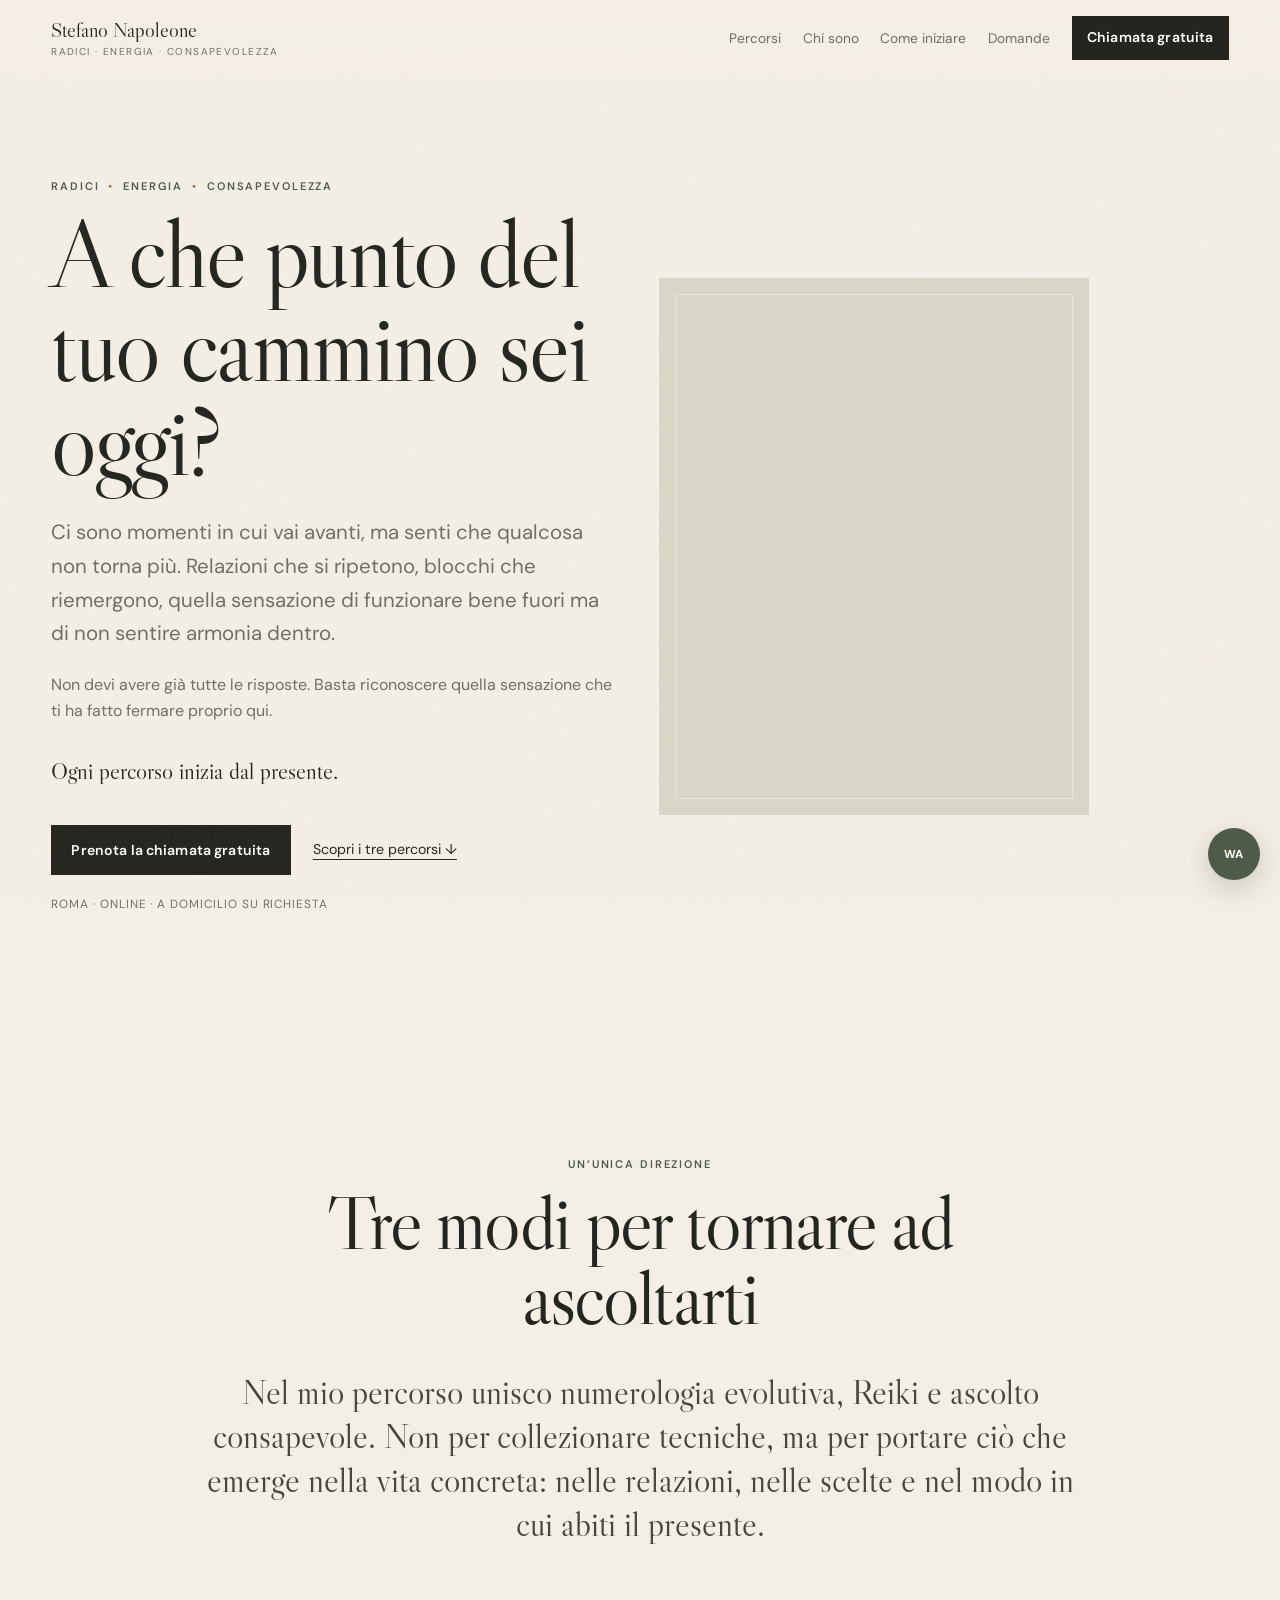
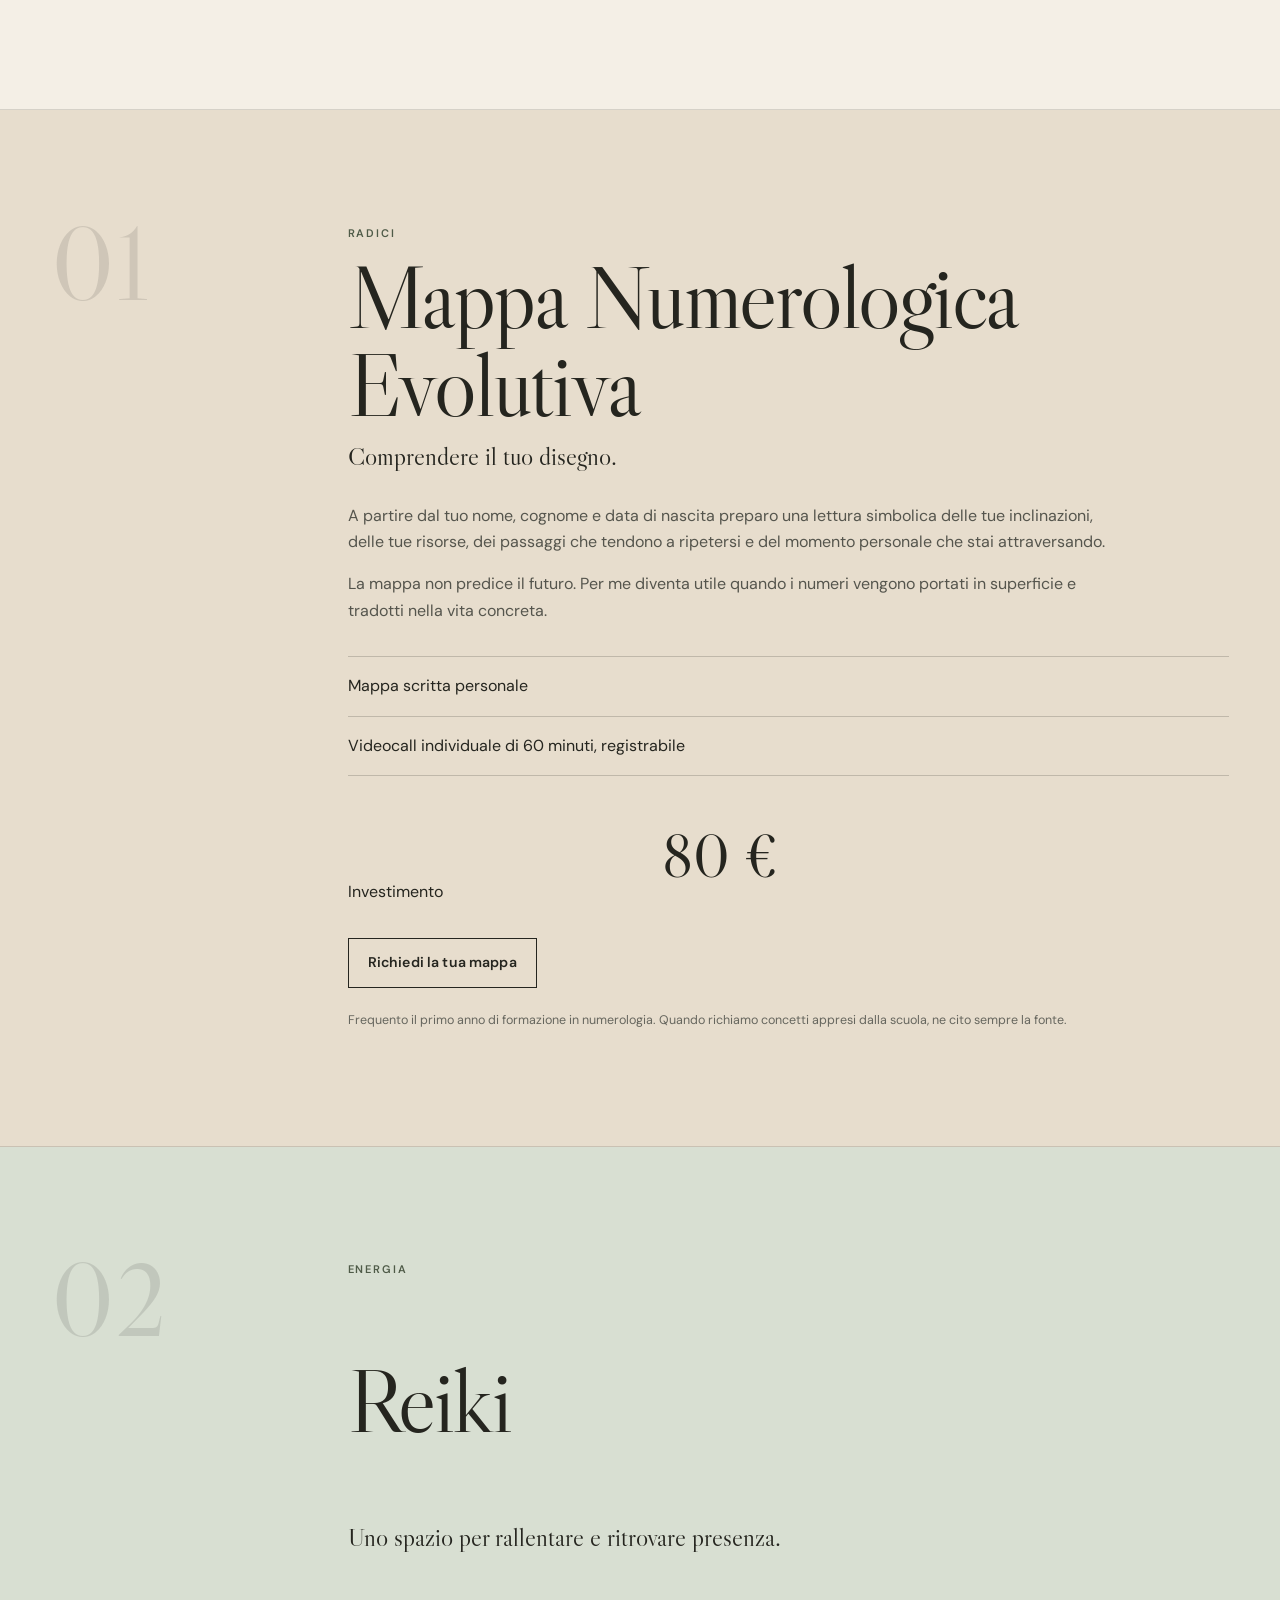
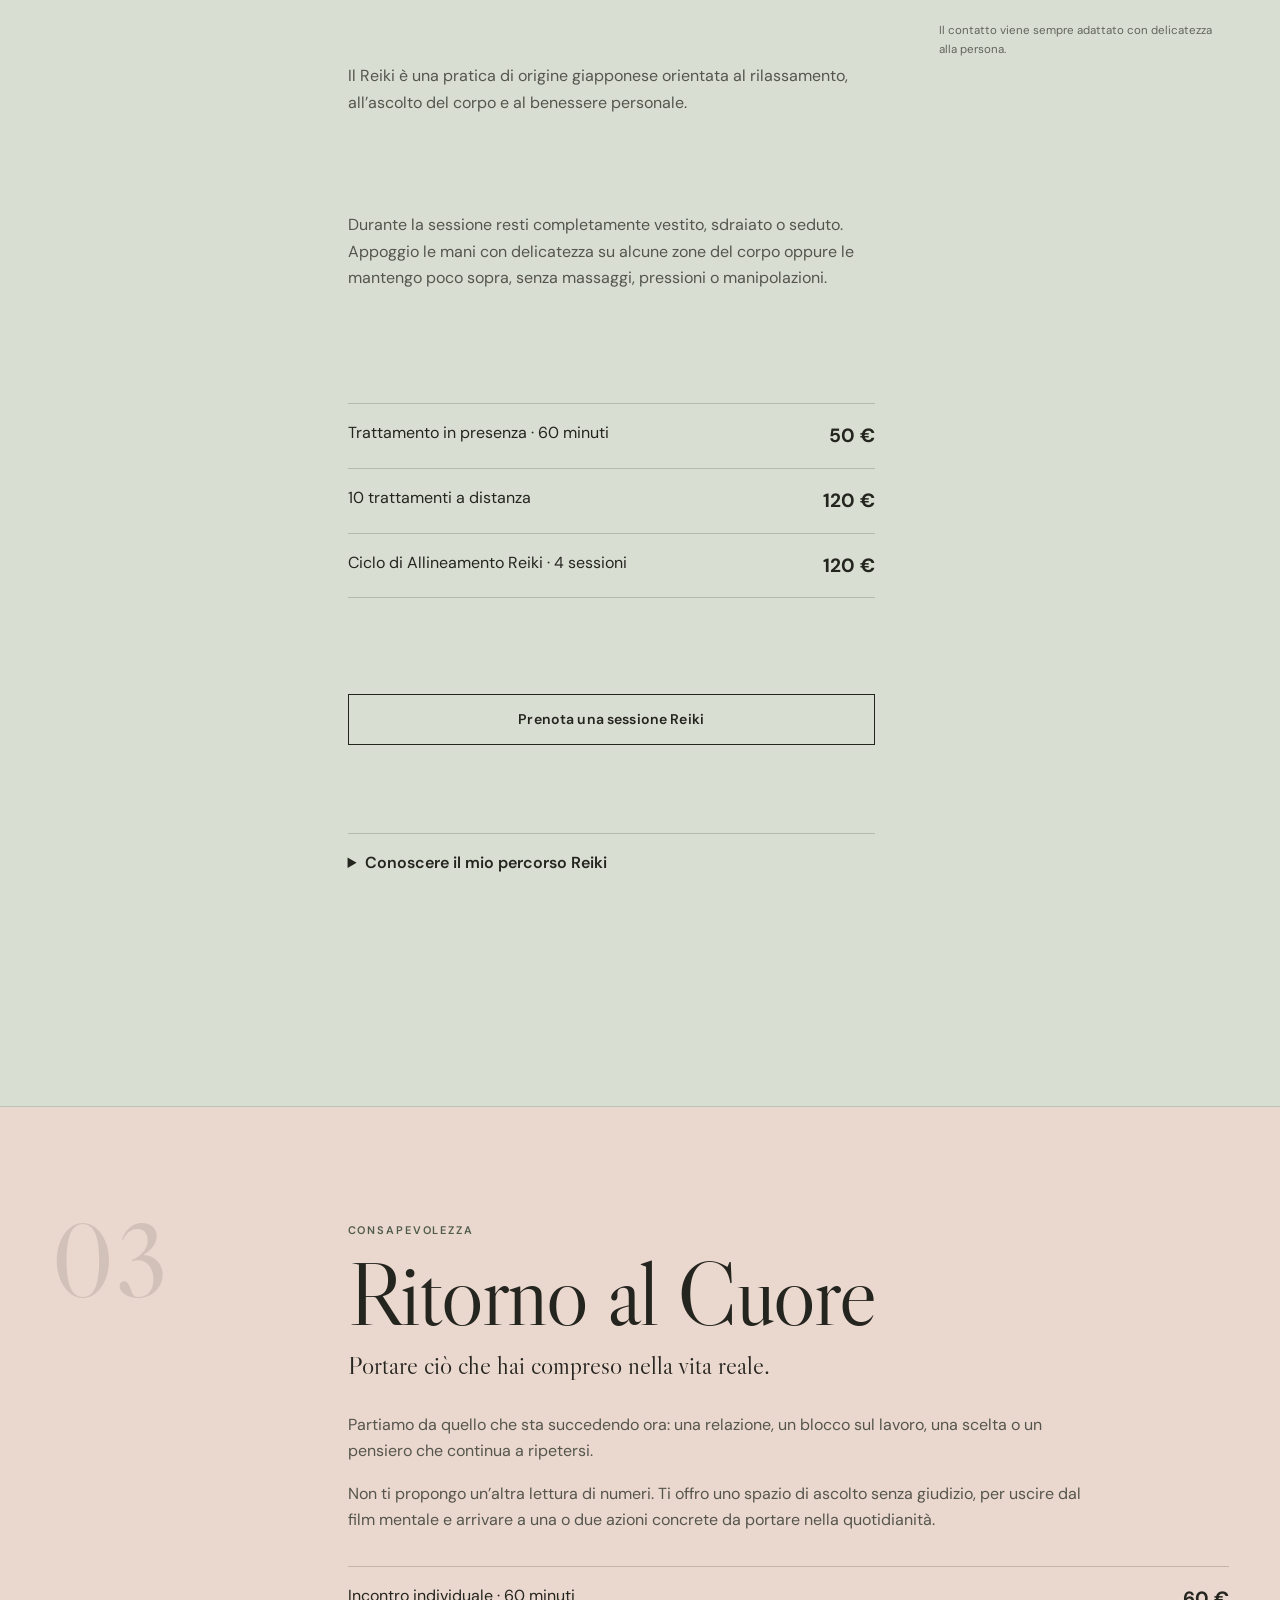
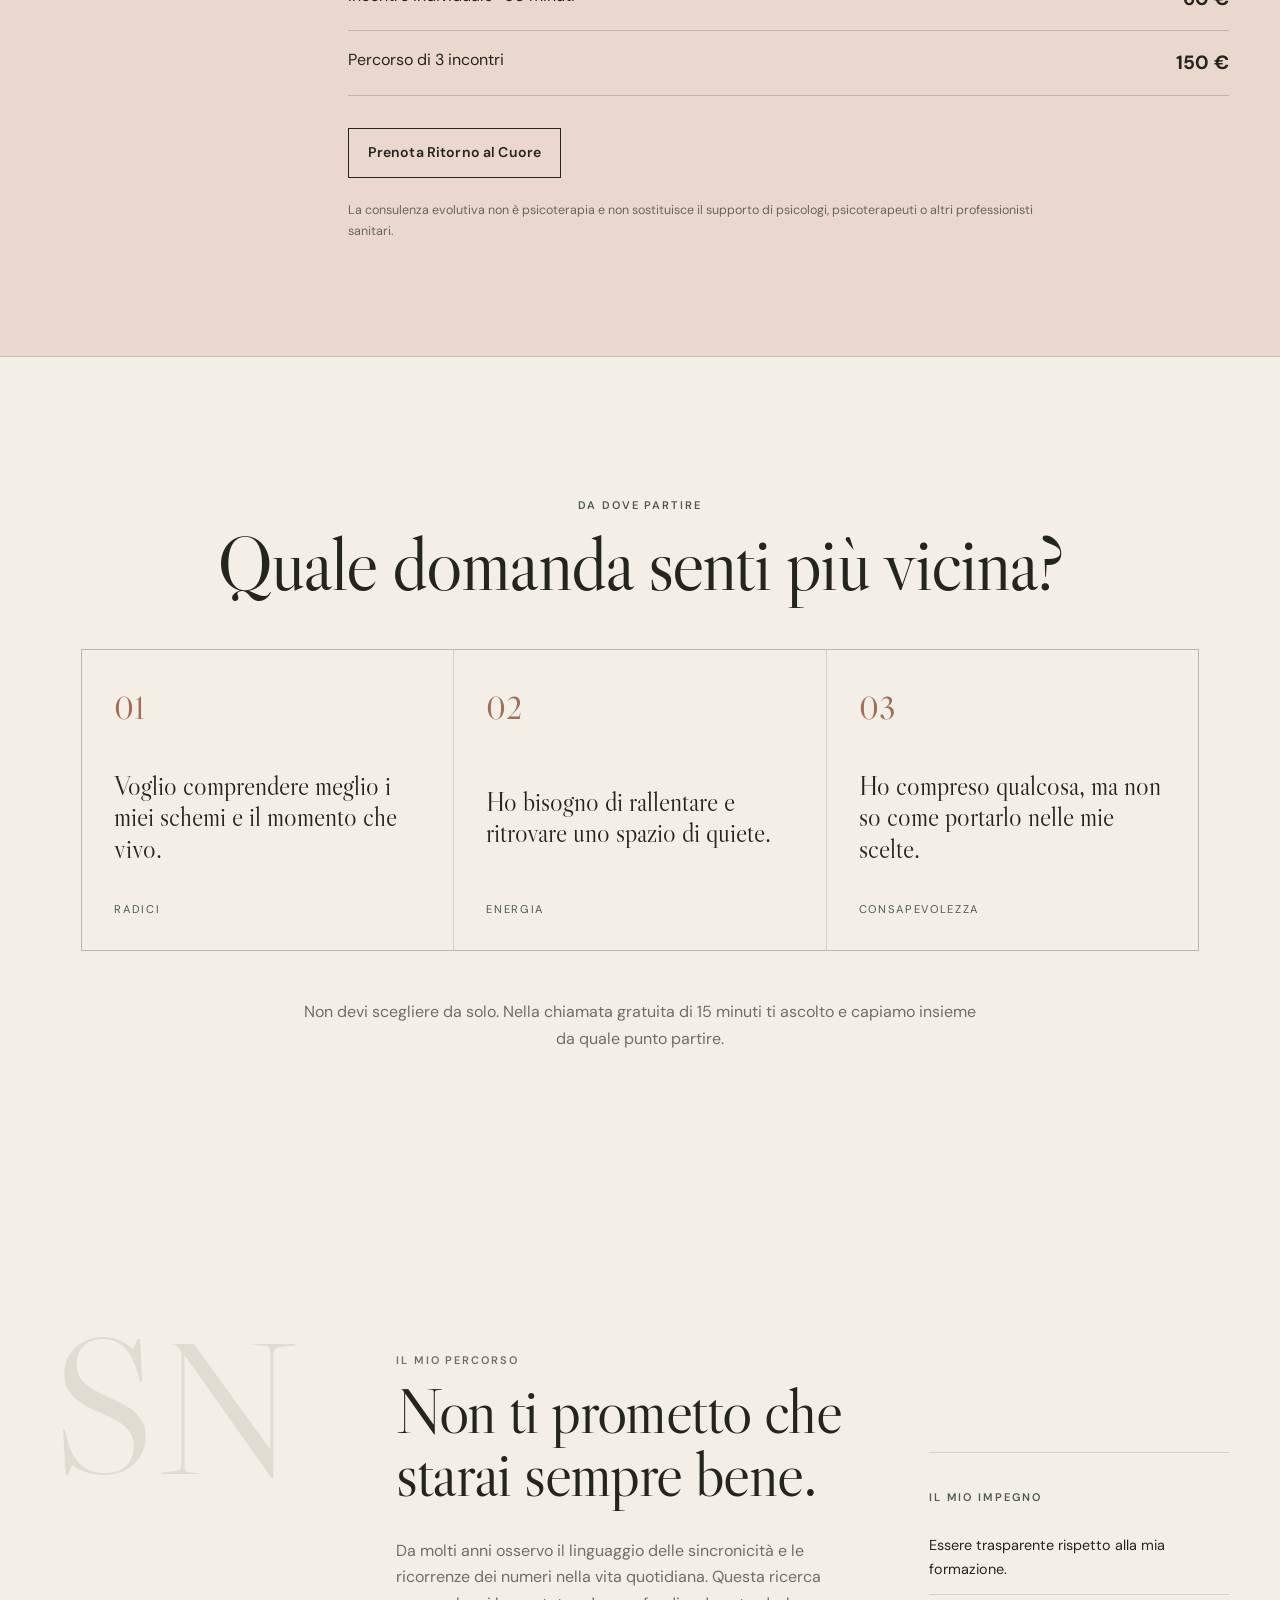
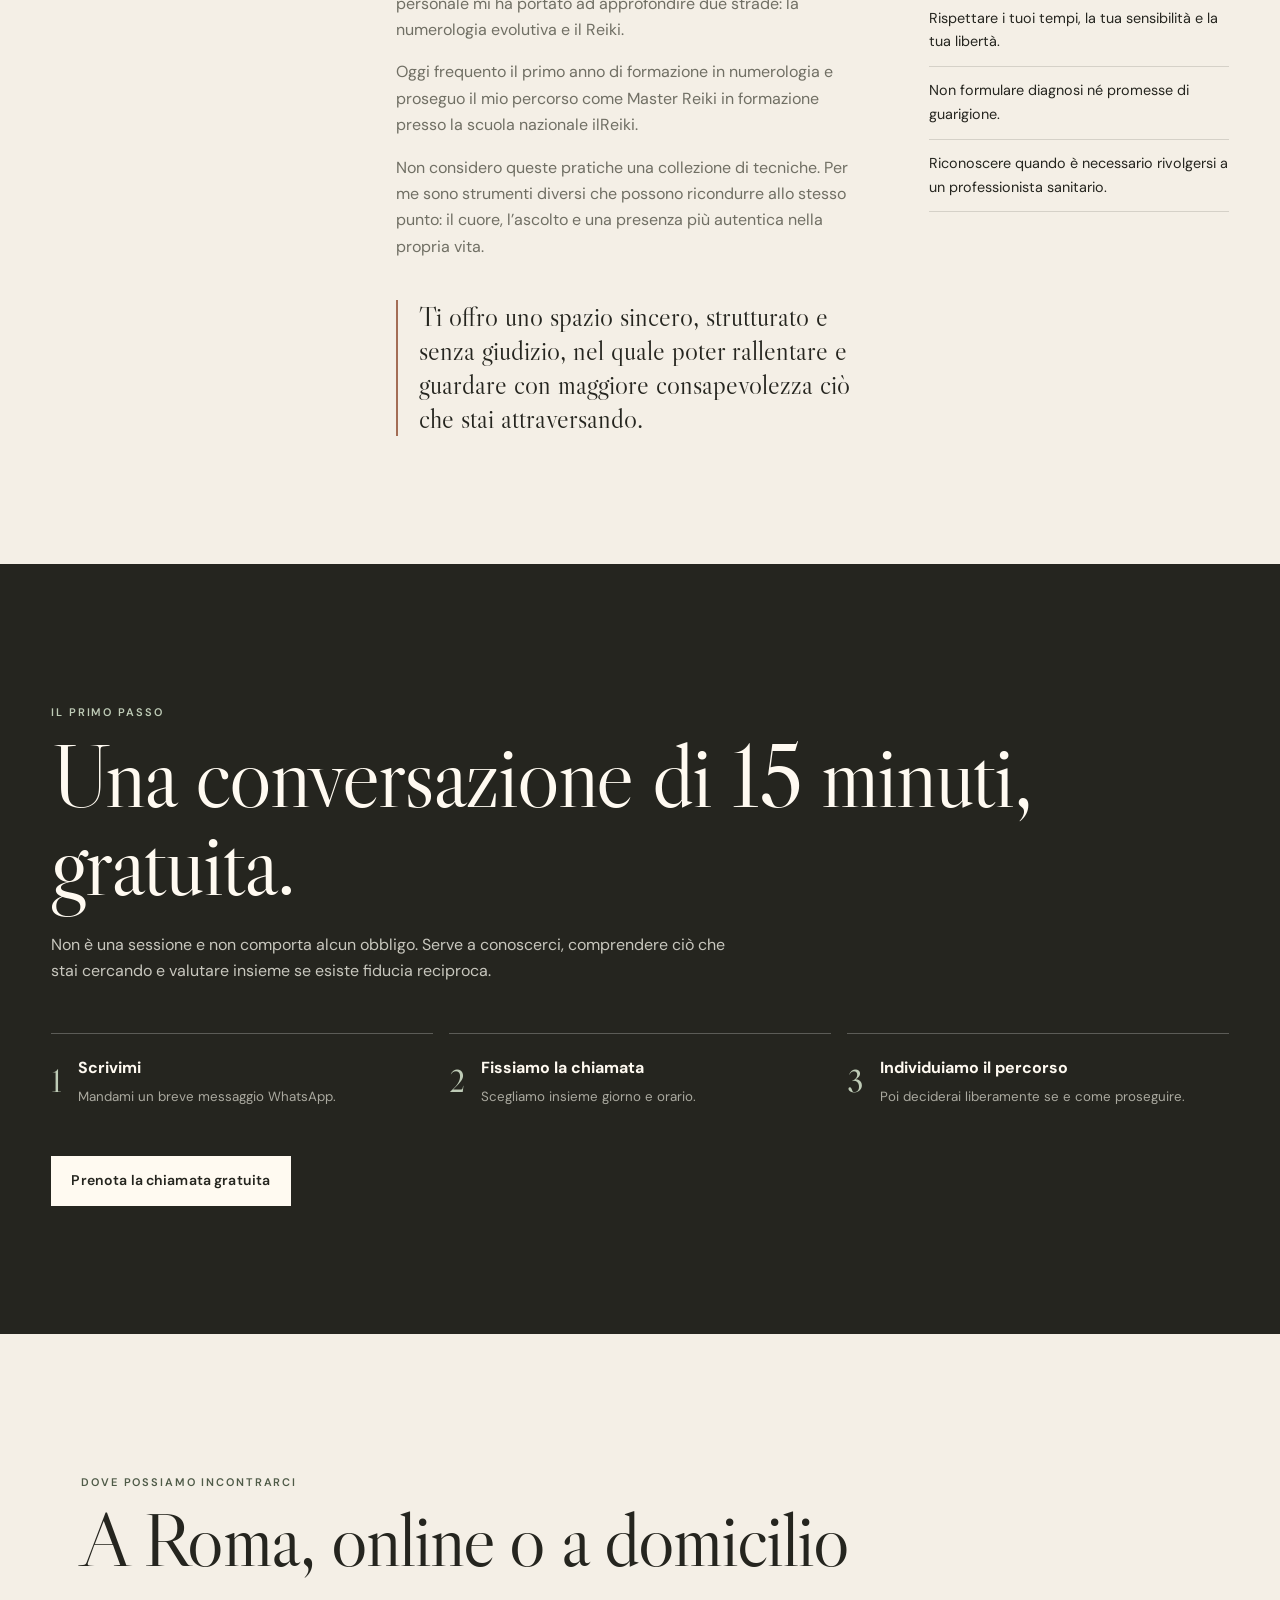
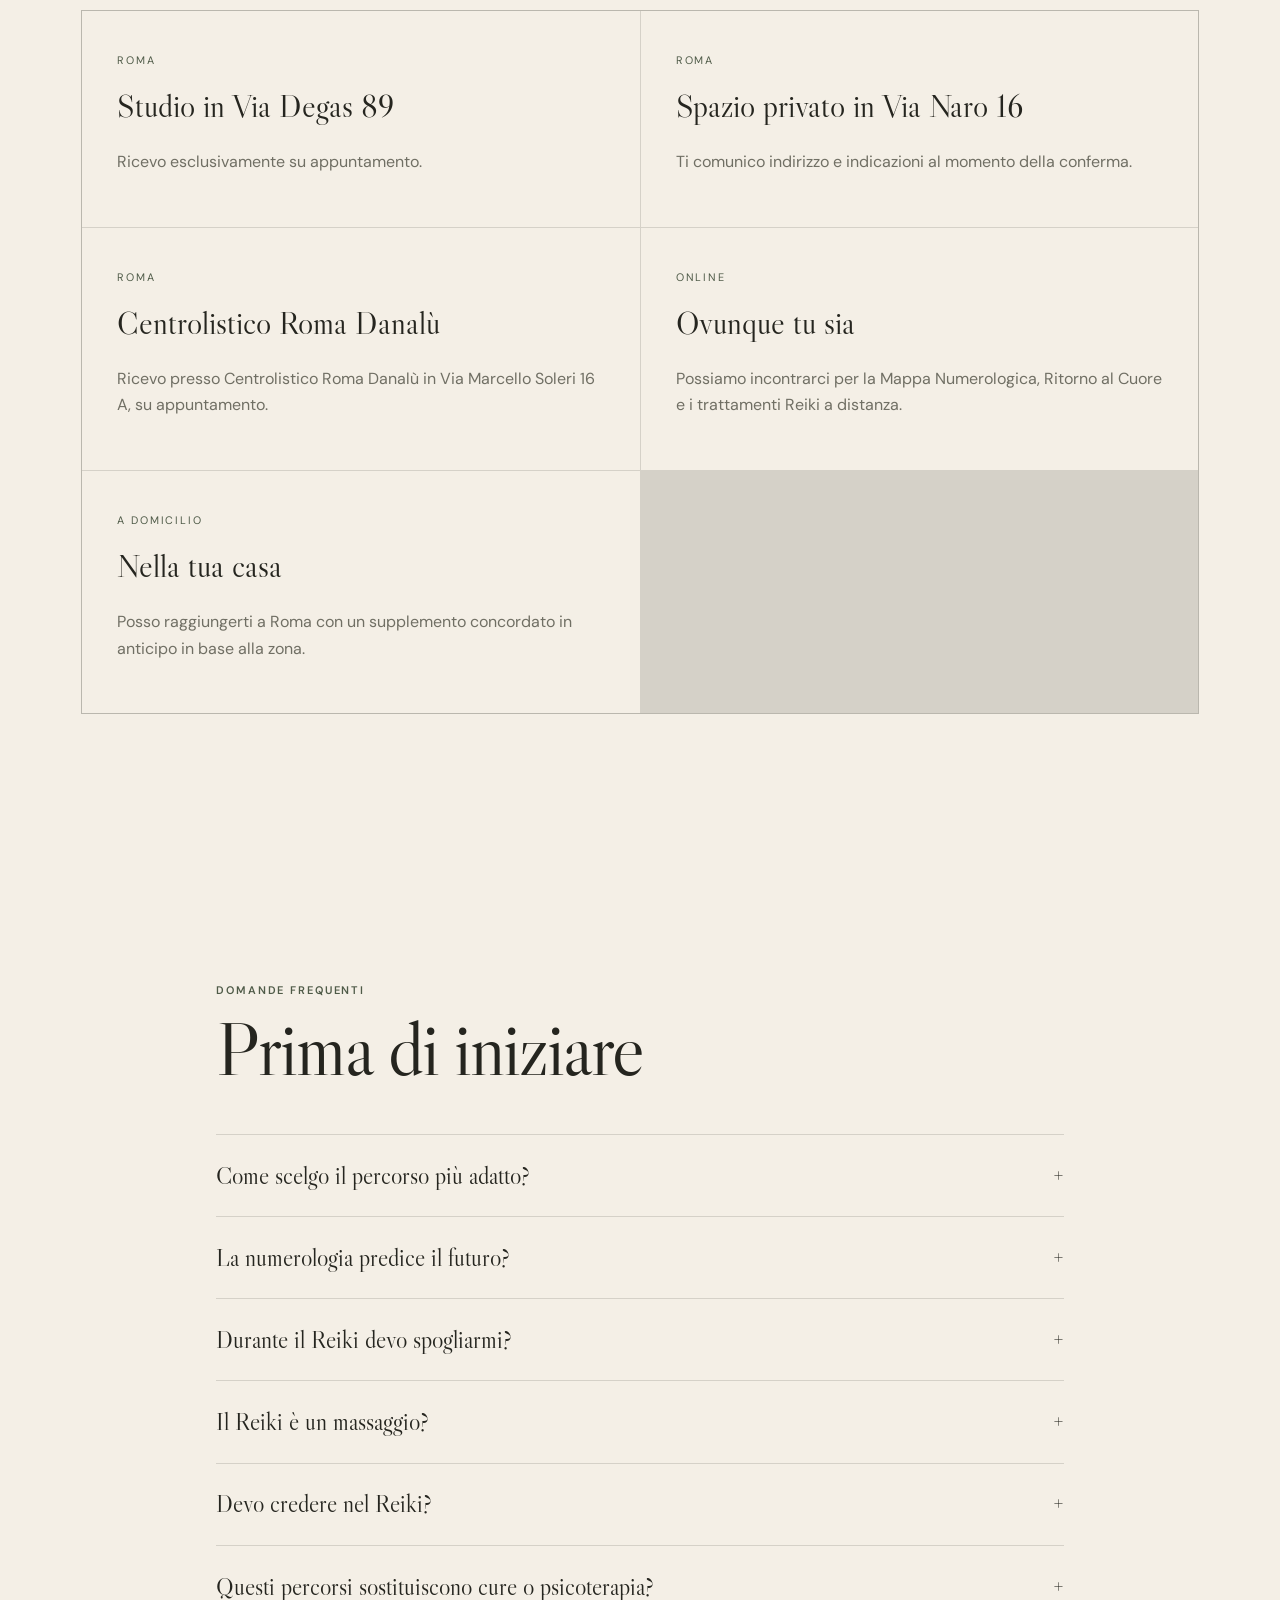
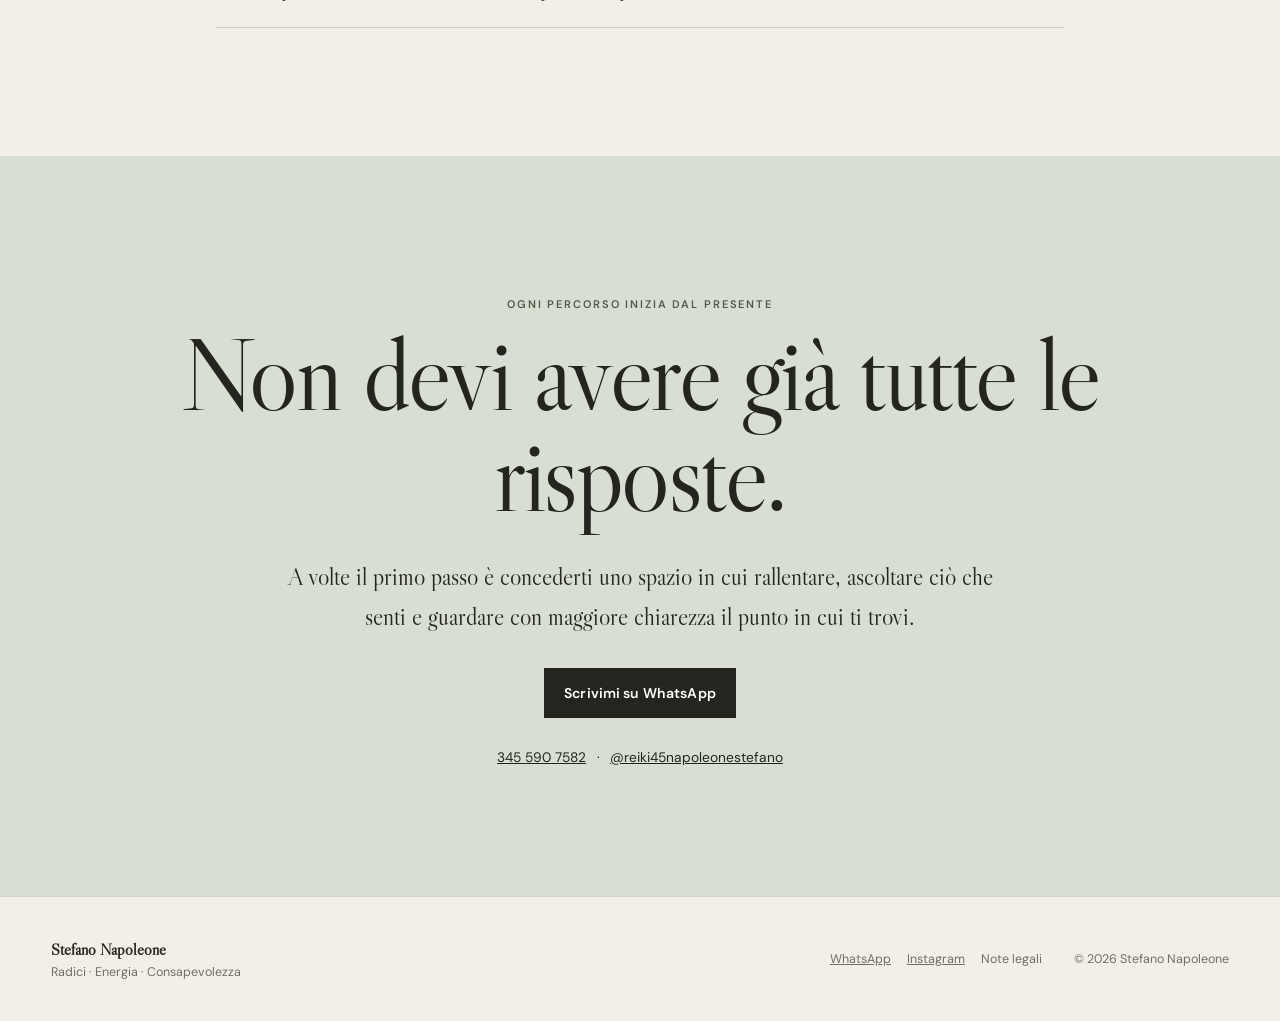
==== commit 68e38695: "Aggiunge sede Centrolistico Roma Danalù in via Marcello Soleri 16 A" ====
--- a/index.html
+++ b/index.html
@@ -222,6 +222,7 @@
       <div class="location-grid">
         <div class="location reveal"><span>Roma</span><h3>Studio in Via Degas 89</h3><p>Ricevo esclusivamente su appuntamento.</p></div>
         <div class="location reveal"><span>Roma</span><h3>Spazio privato in Via Naro 16</h3><p>Ti comunico indirizzo e indicazioni al momento della conferma.</p></div>
+        <div class="location reveal"><span>Roma</span><h3>Centrolistico Roma Danalù</h3><p>Ricevo presso Centrolistico Roma Danalù in Via Marcello Soleri 16 A, su appuntamento.</p></div>
         <div class="location reveal"><span>Online</span><h3>Ovunque tu sia</h3><p>Possiamo incontrarci per la Mappa Numerologica, Ritorno al Cuore e i trattamenti Reiki a distanza.</p></div>
         <div class="location reveal"><span>A domicilio</span><h3>Nella tua casa</h3><p>Posso raggiungerti a Roma con un supplemento concordato in anticipo in base alla zona.</p></div>
       </div>
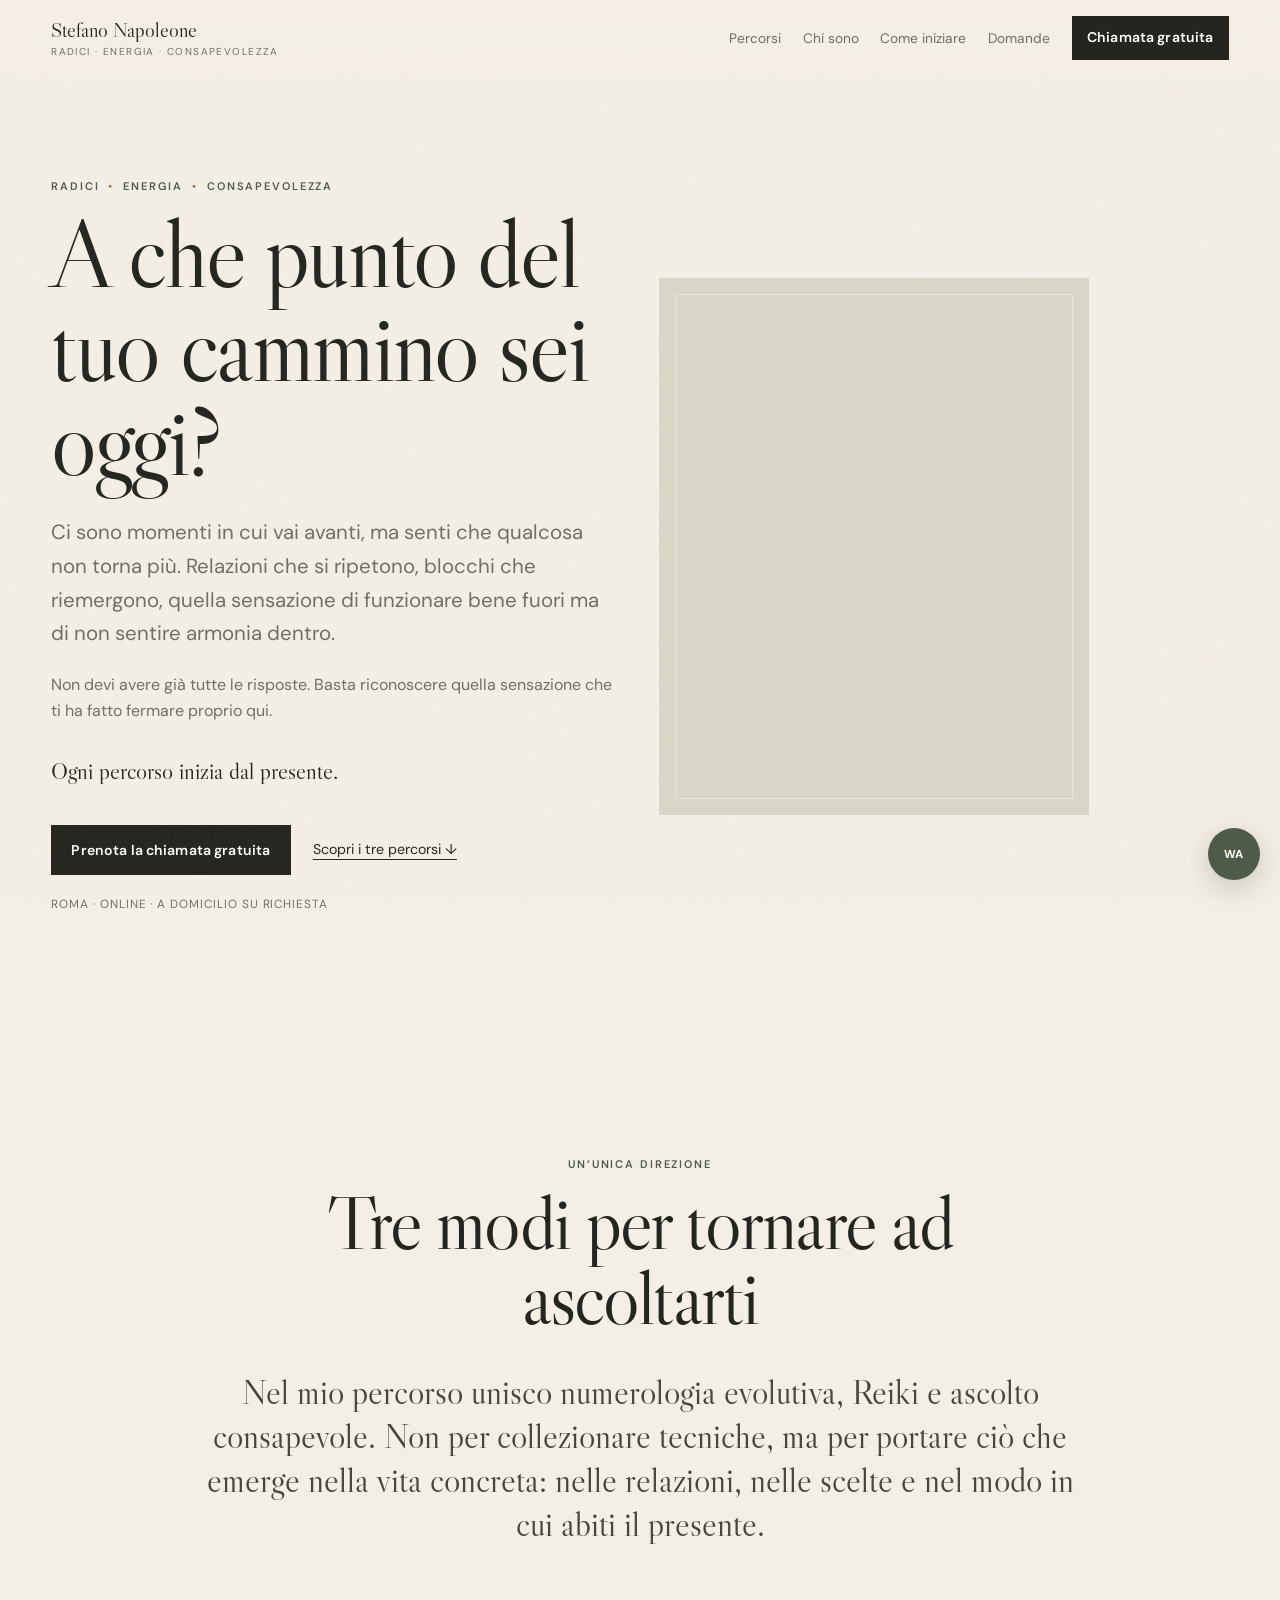
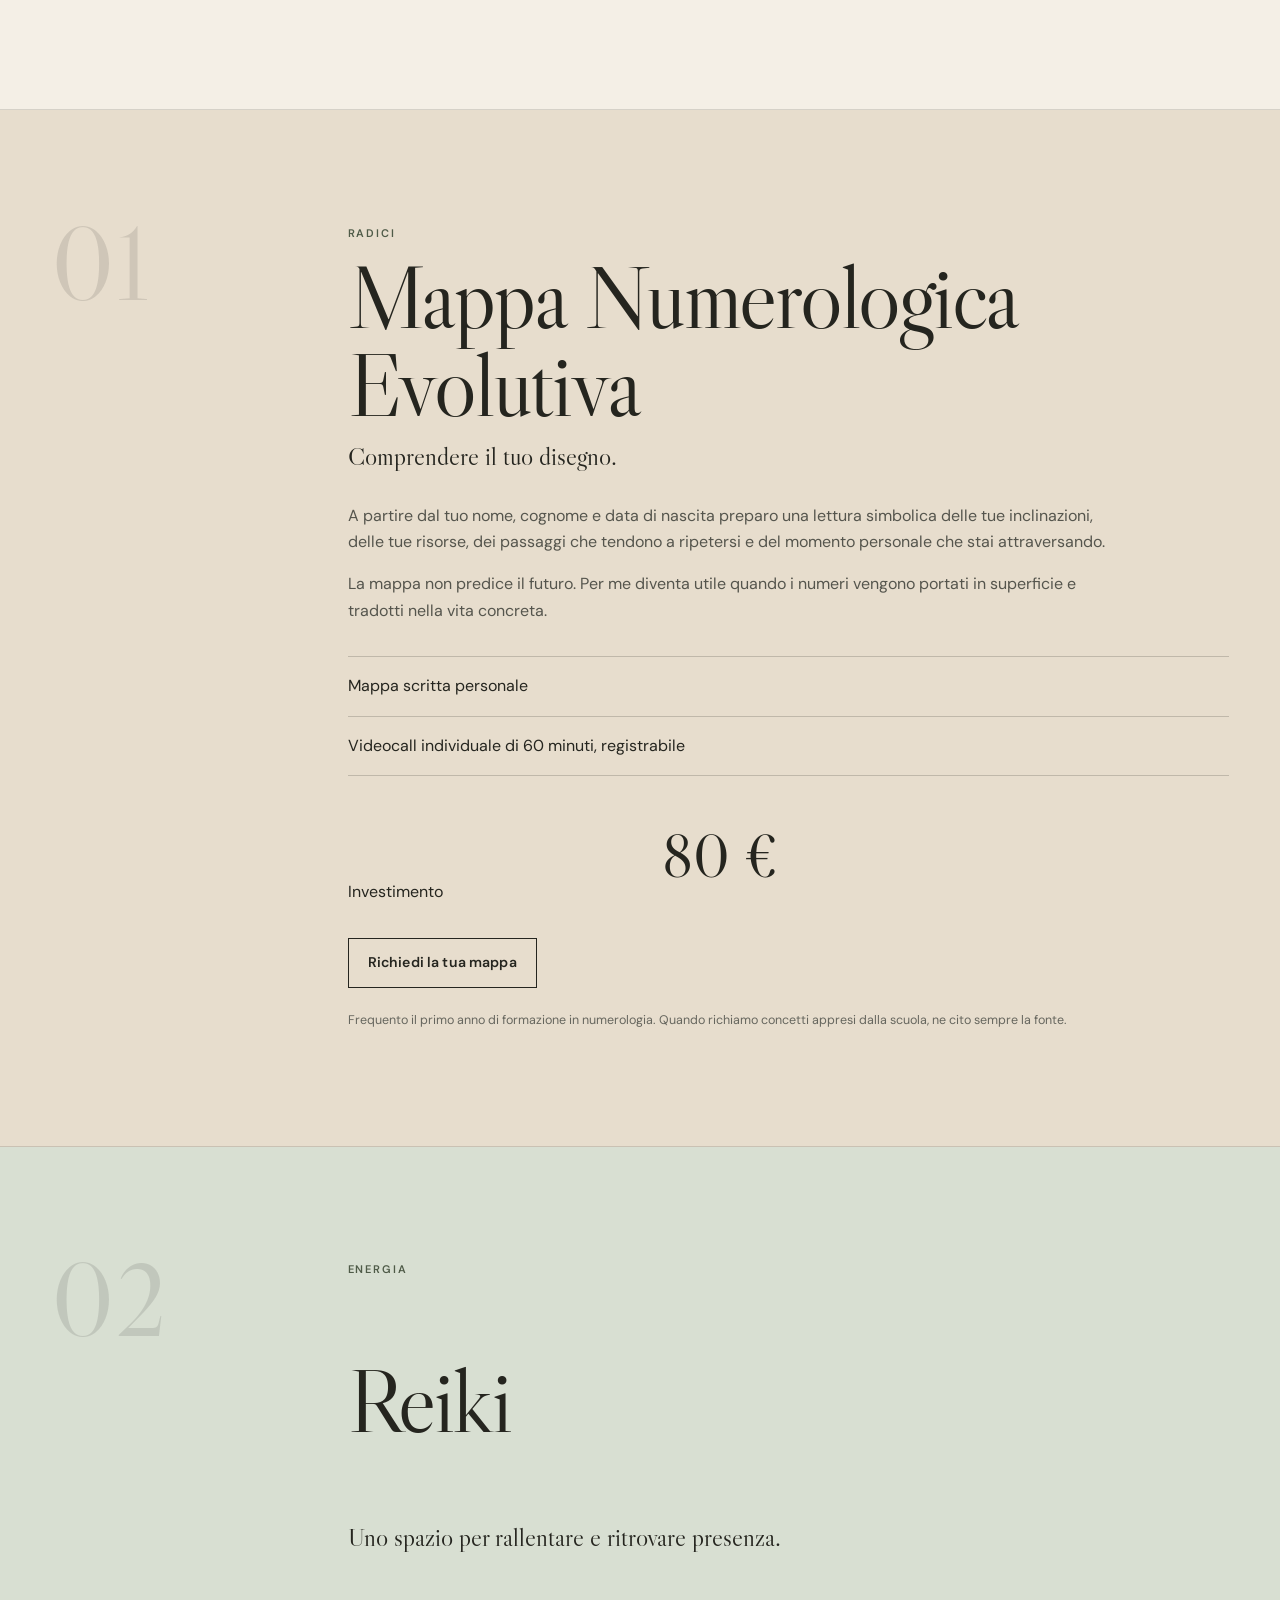
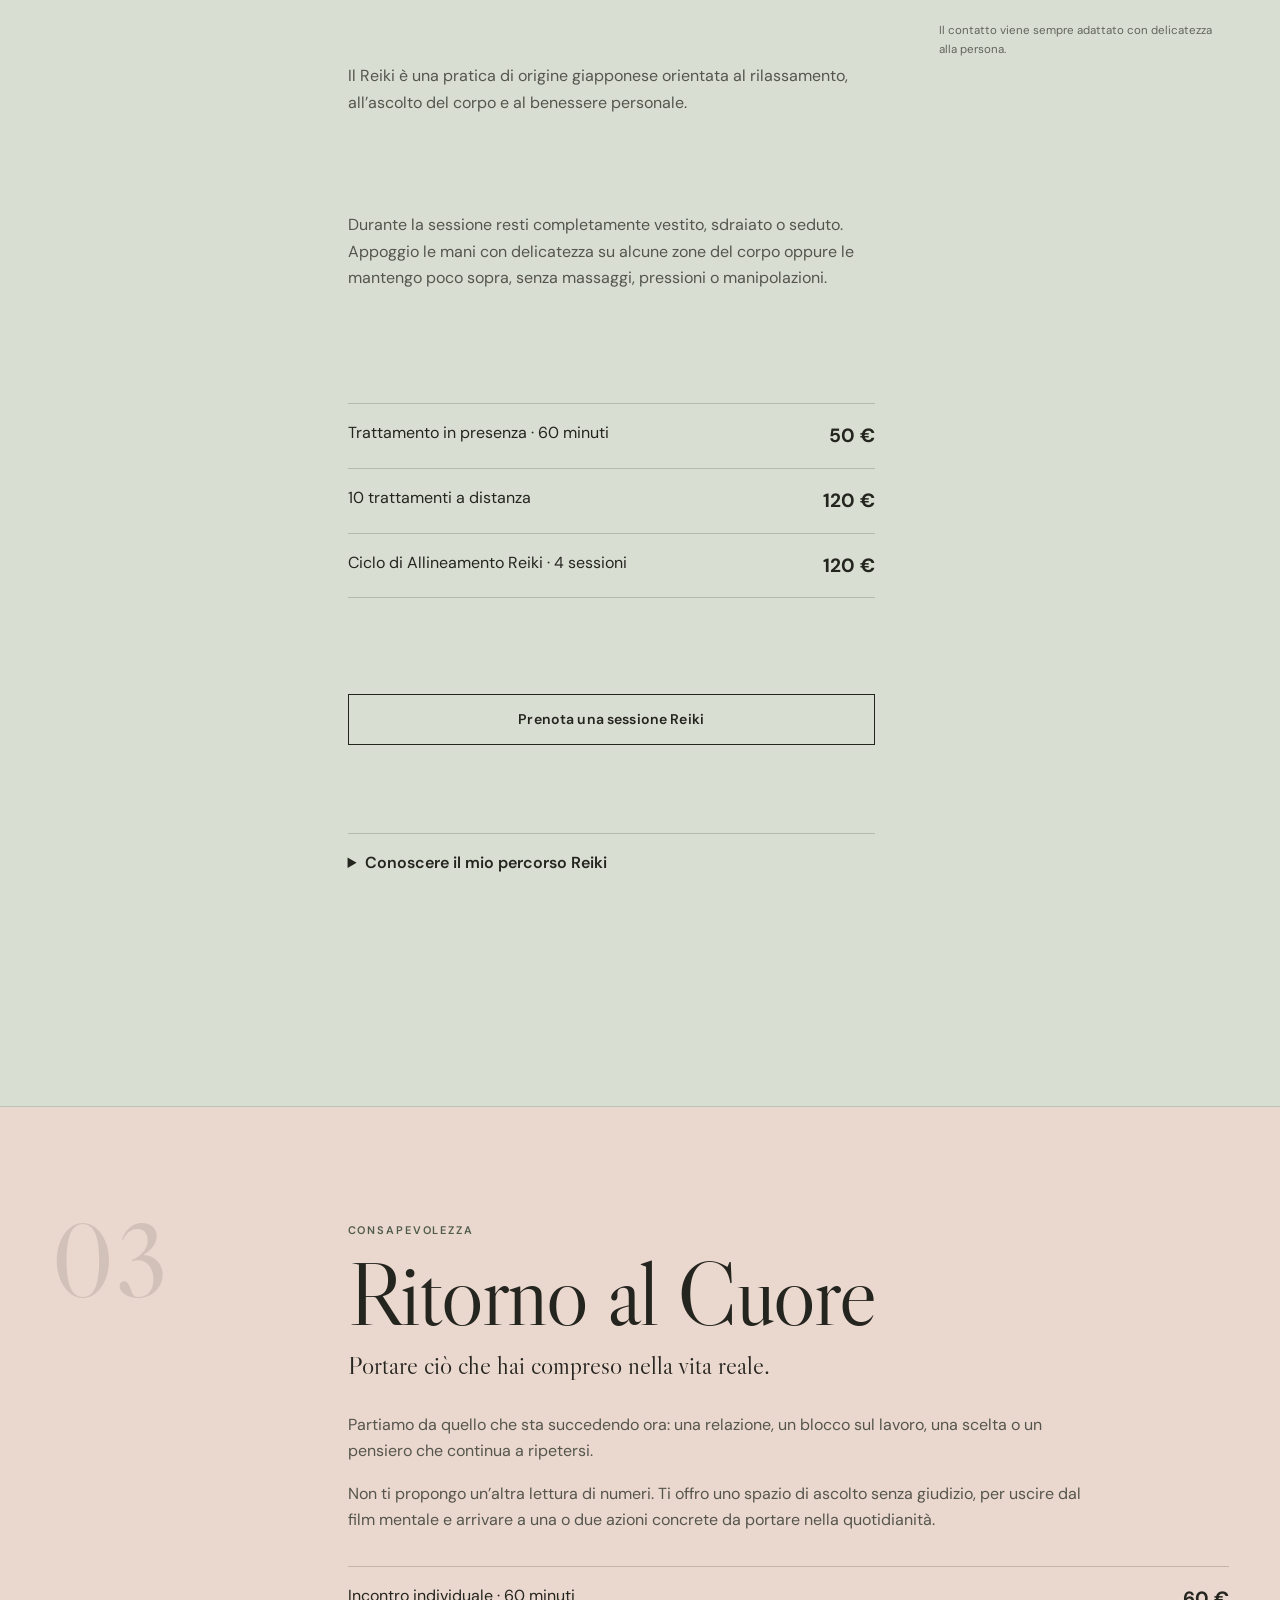
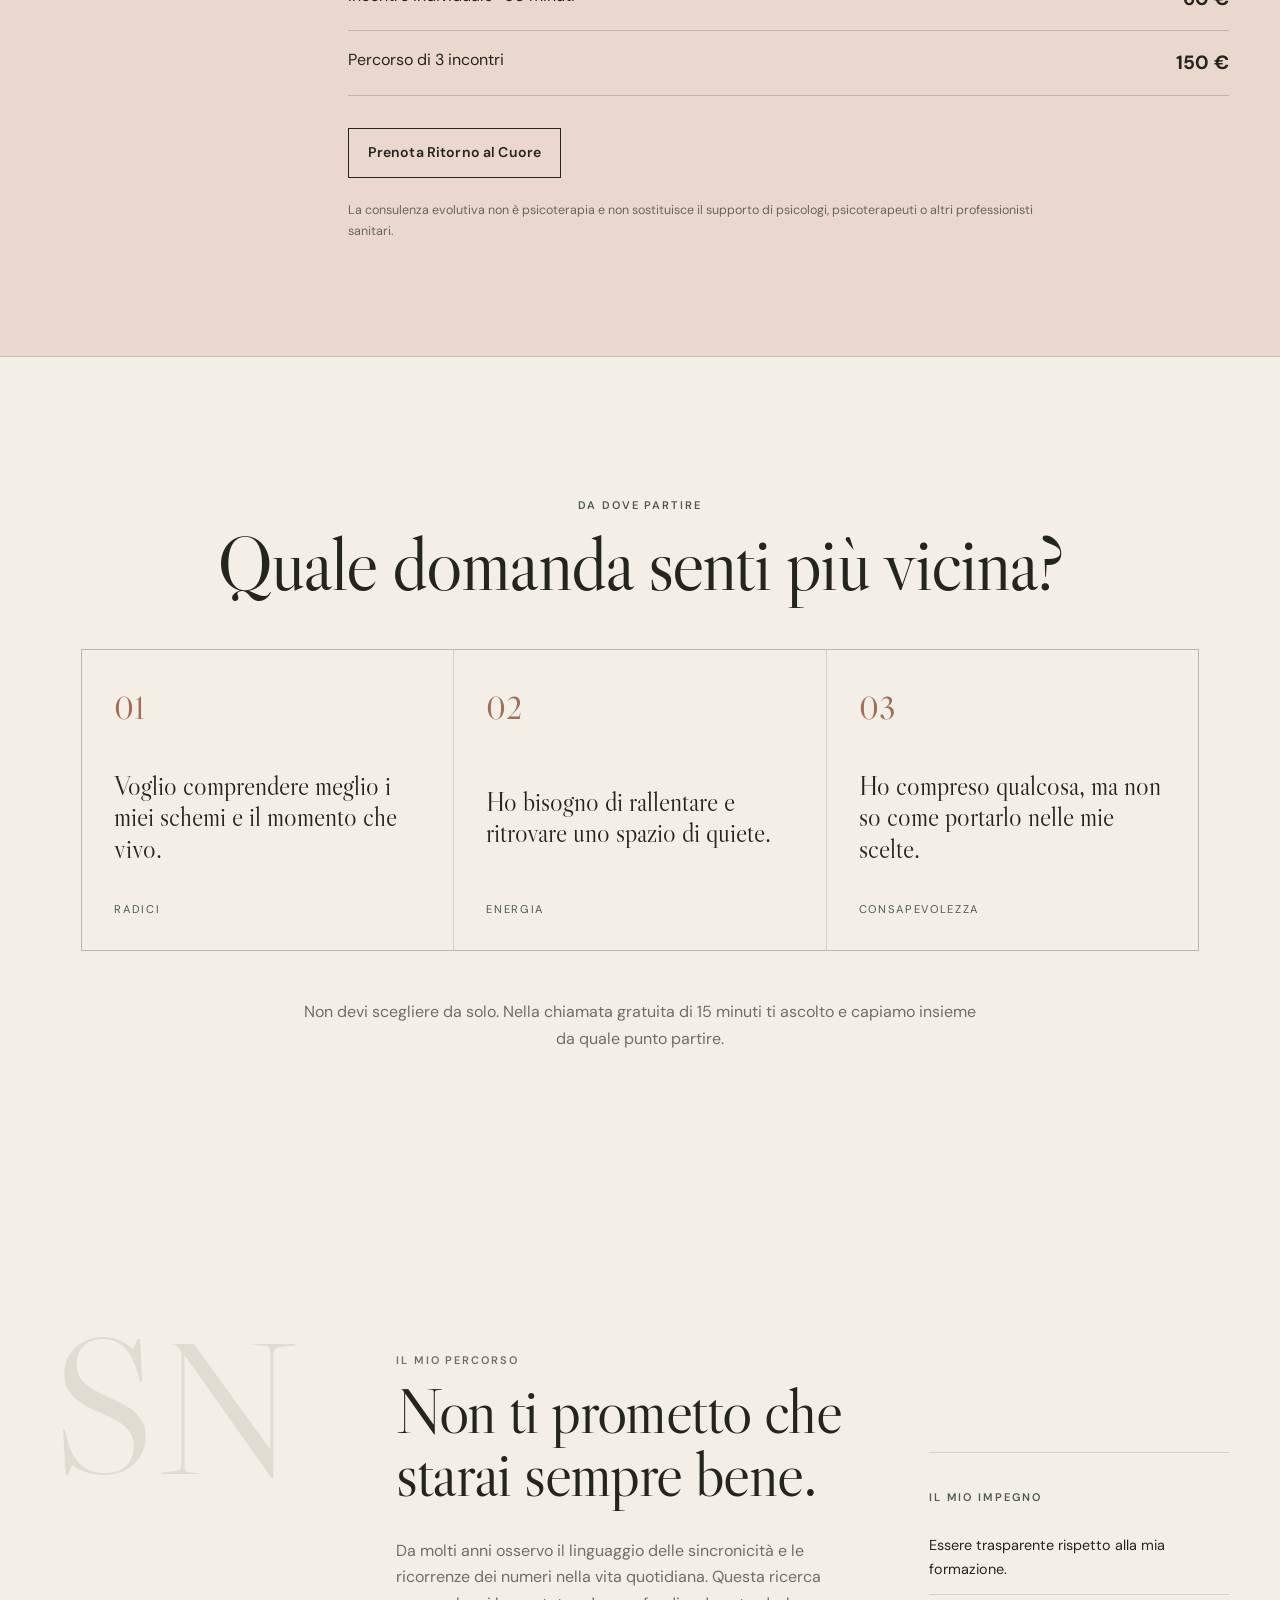
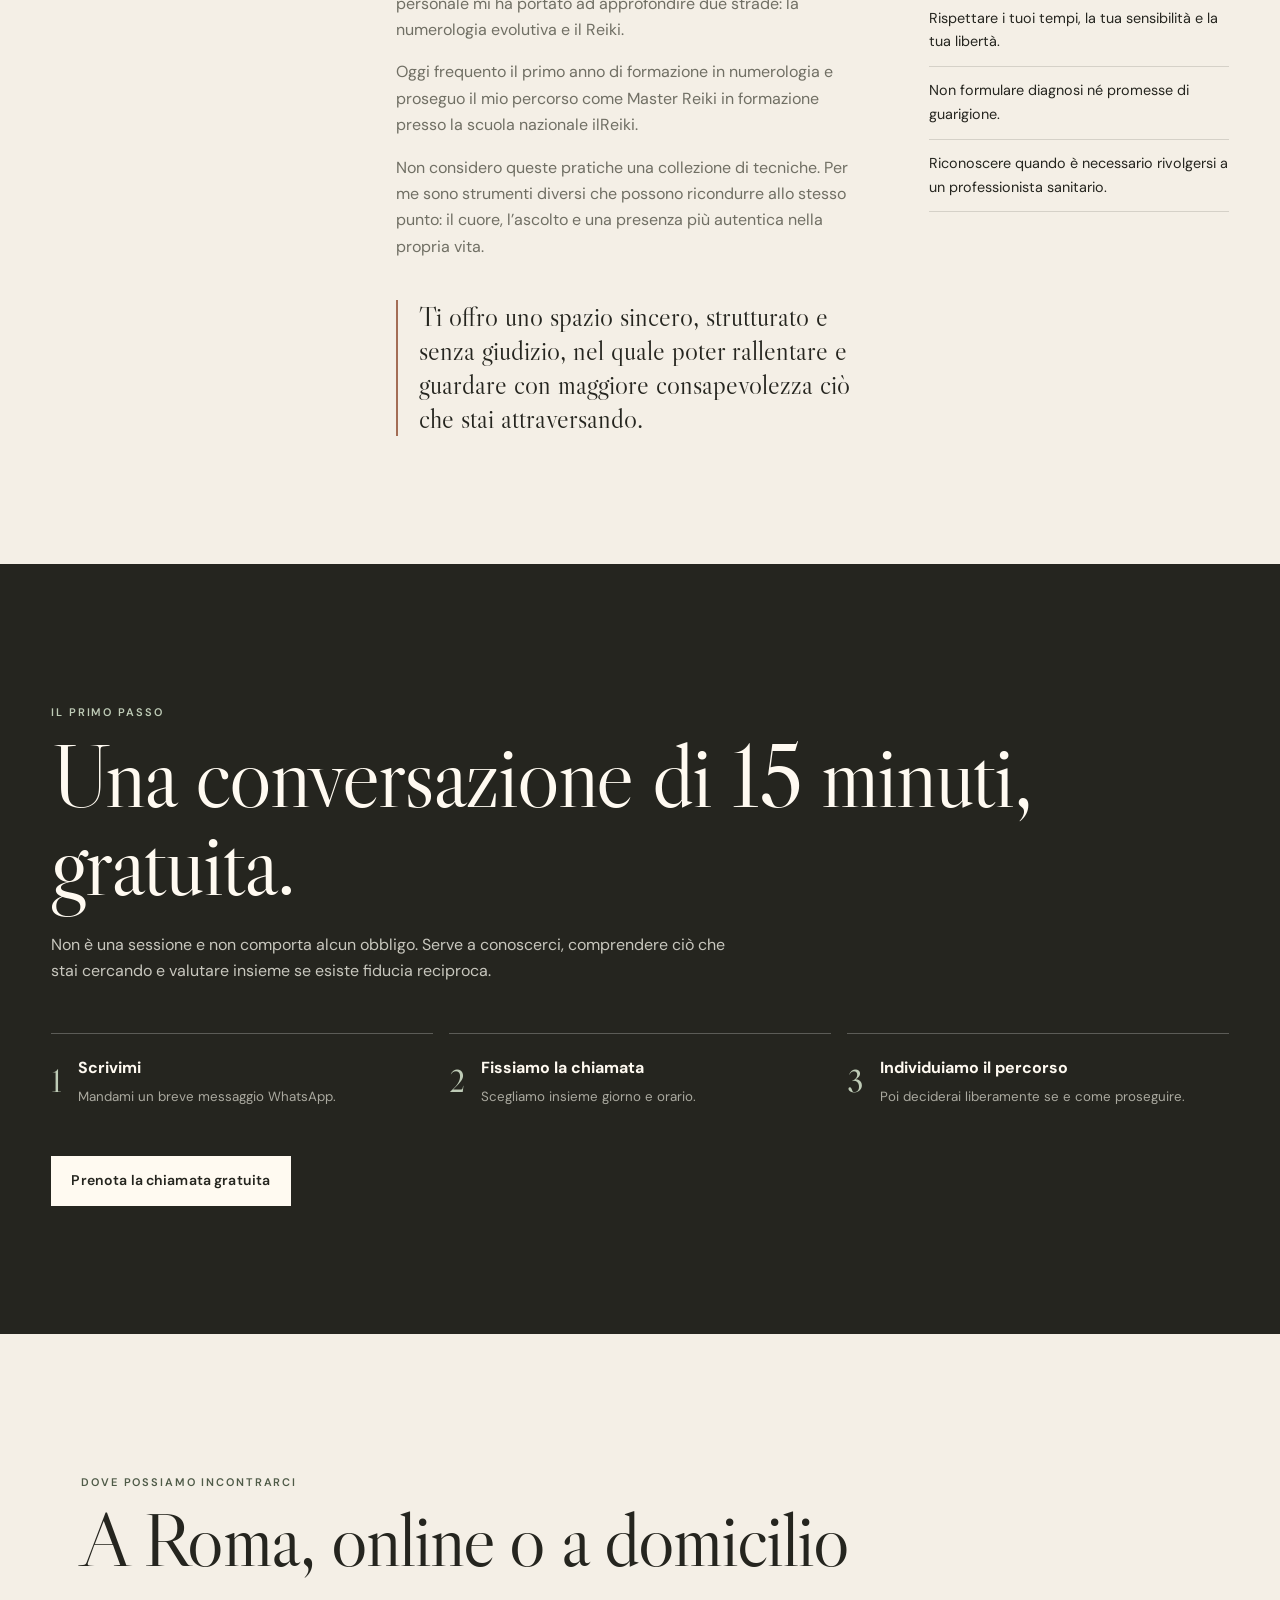
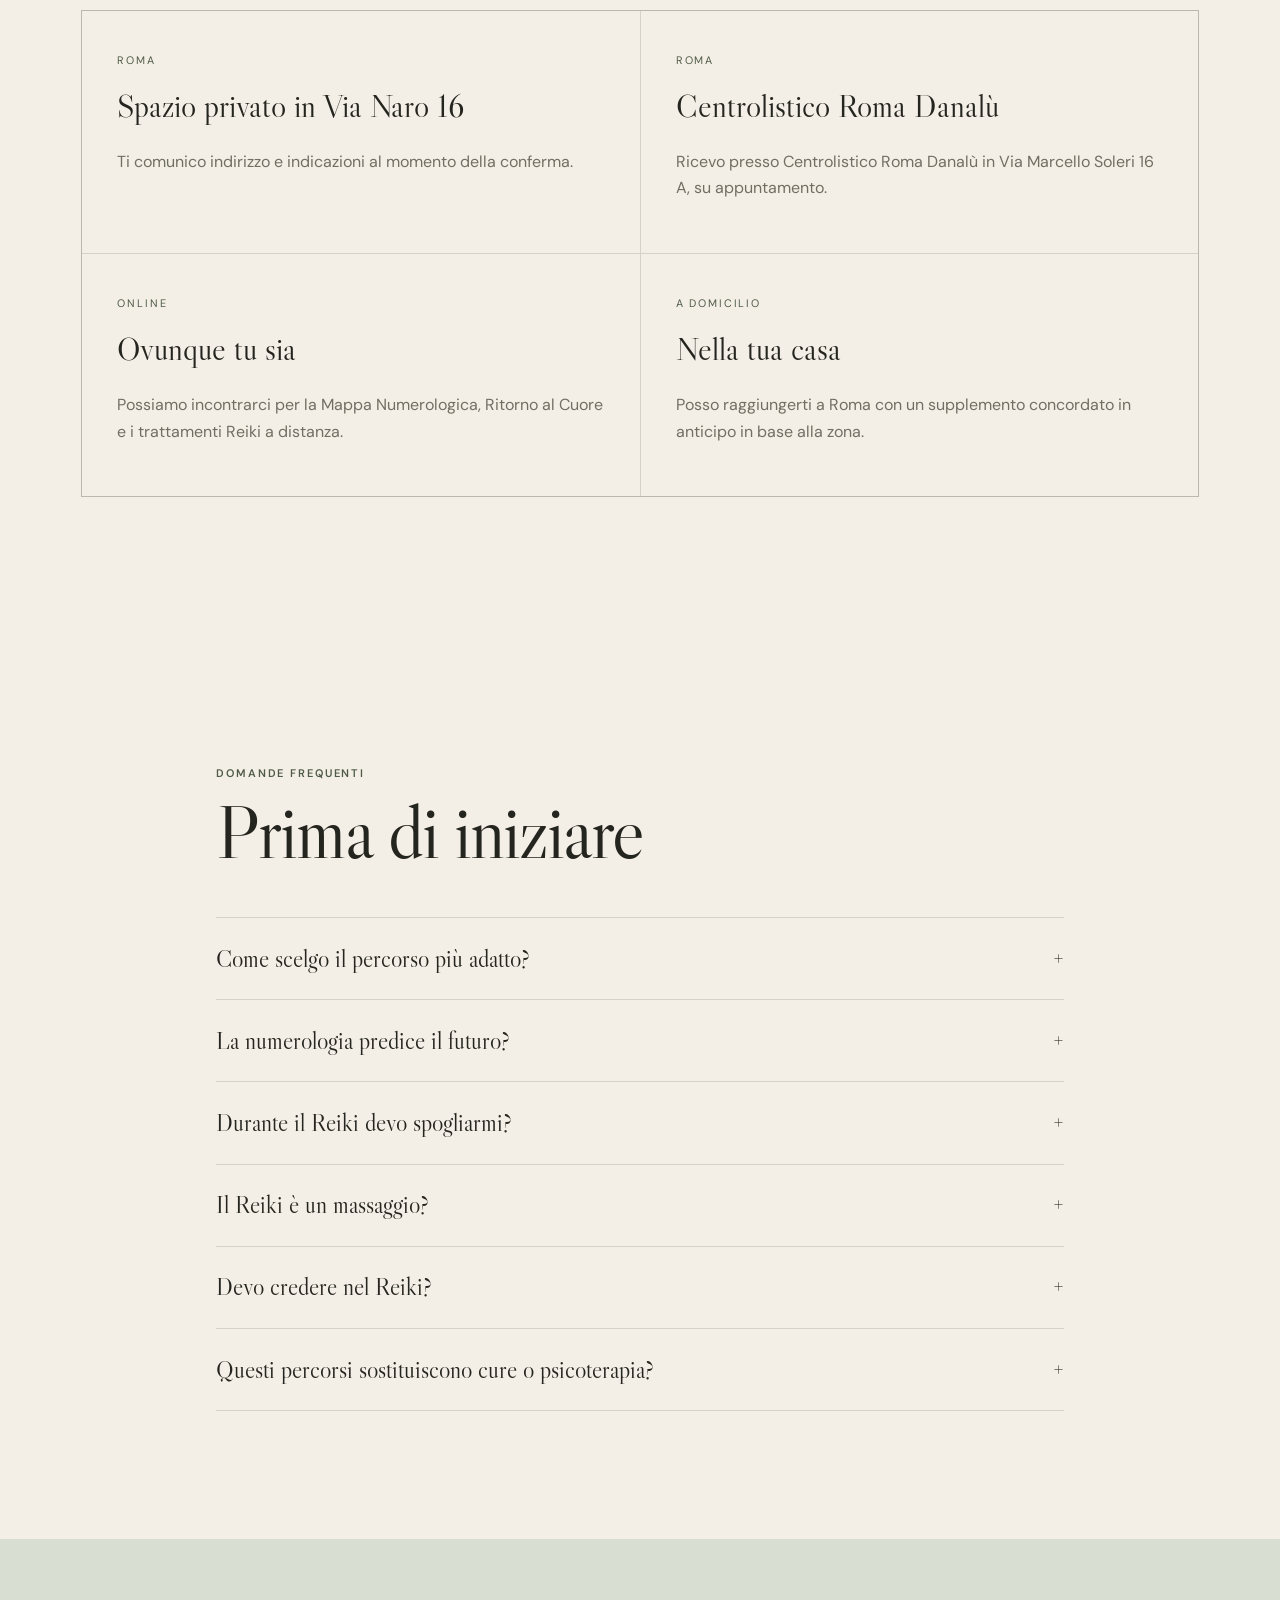
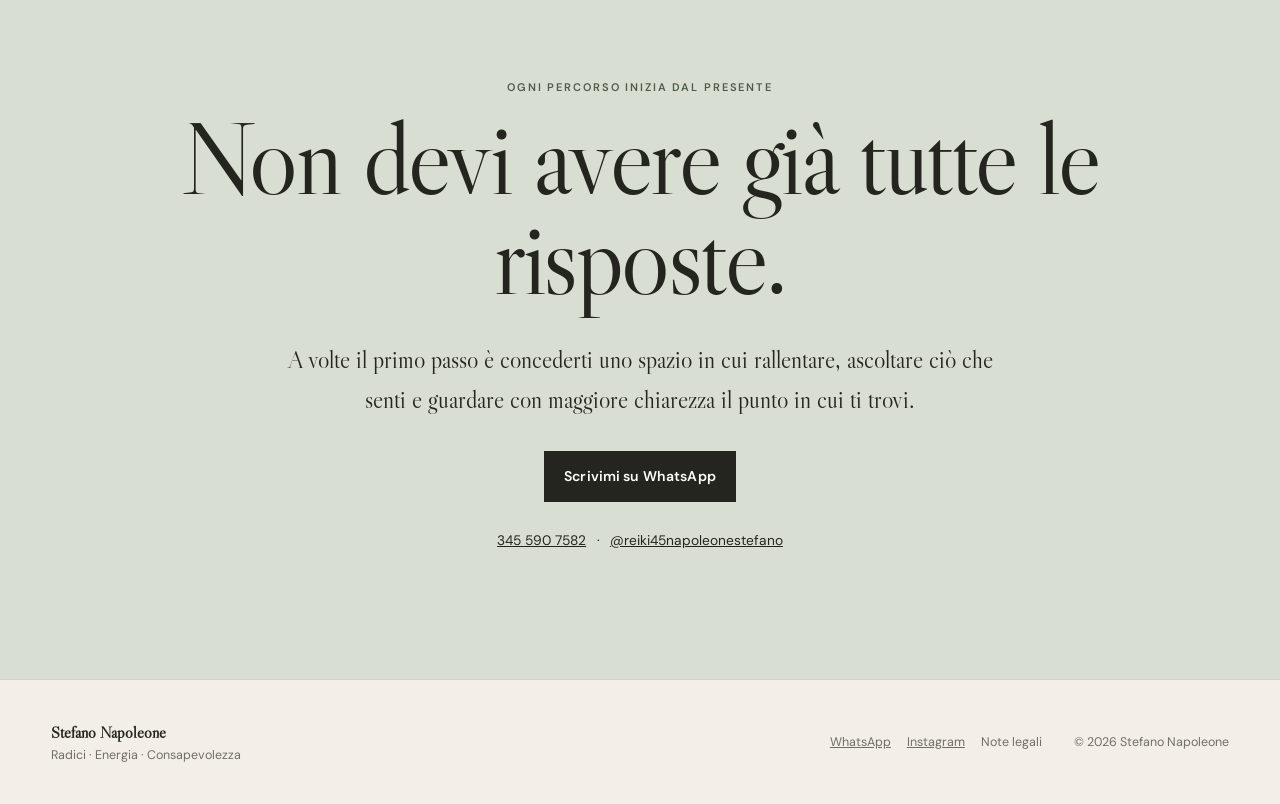
==== commit f840dc3a: "Remove inactive Via Degas 89 location from website" ====
--- a/index.html
+++ b/index.html
@@ -220,7 +220,7 @@
       <p class="eyebrow">Dove possiamo incontrarci</p>
       <h2>A Roma, online o a domicilio</h2>
       <div class="location-grid">
-        <div class="location reveal"><span>Roma</span><h3>Studio in Via Degas 89</h3><p>Ricevo esclusivamente su appuntamento.</p></div>
+        
         <div class="location reveal"><span>Roma</span><h3>Spazio privato in Via Naro 16</h3><p>Ti comunico indirizzo e indicazioni al momento della conferma.</p></div>
         <div class="location reveal"><span>Roma</span><h3>Centrolistico Roma Danalù</h3><p>Ricevo presso Centrolistico Roma Danalù in Via Marcello Soleri 16 A, su appuntamento.</p></div>
         <div class="location reveal"><span>Online</span><h3>Ovunque tu sia</h3><p>Possiamo incontrarci per la Mappa Numerologica, Ritorno al Cuore e i trattamenti Reiki a distanza.</p></div>
